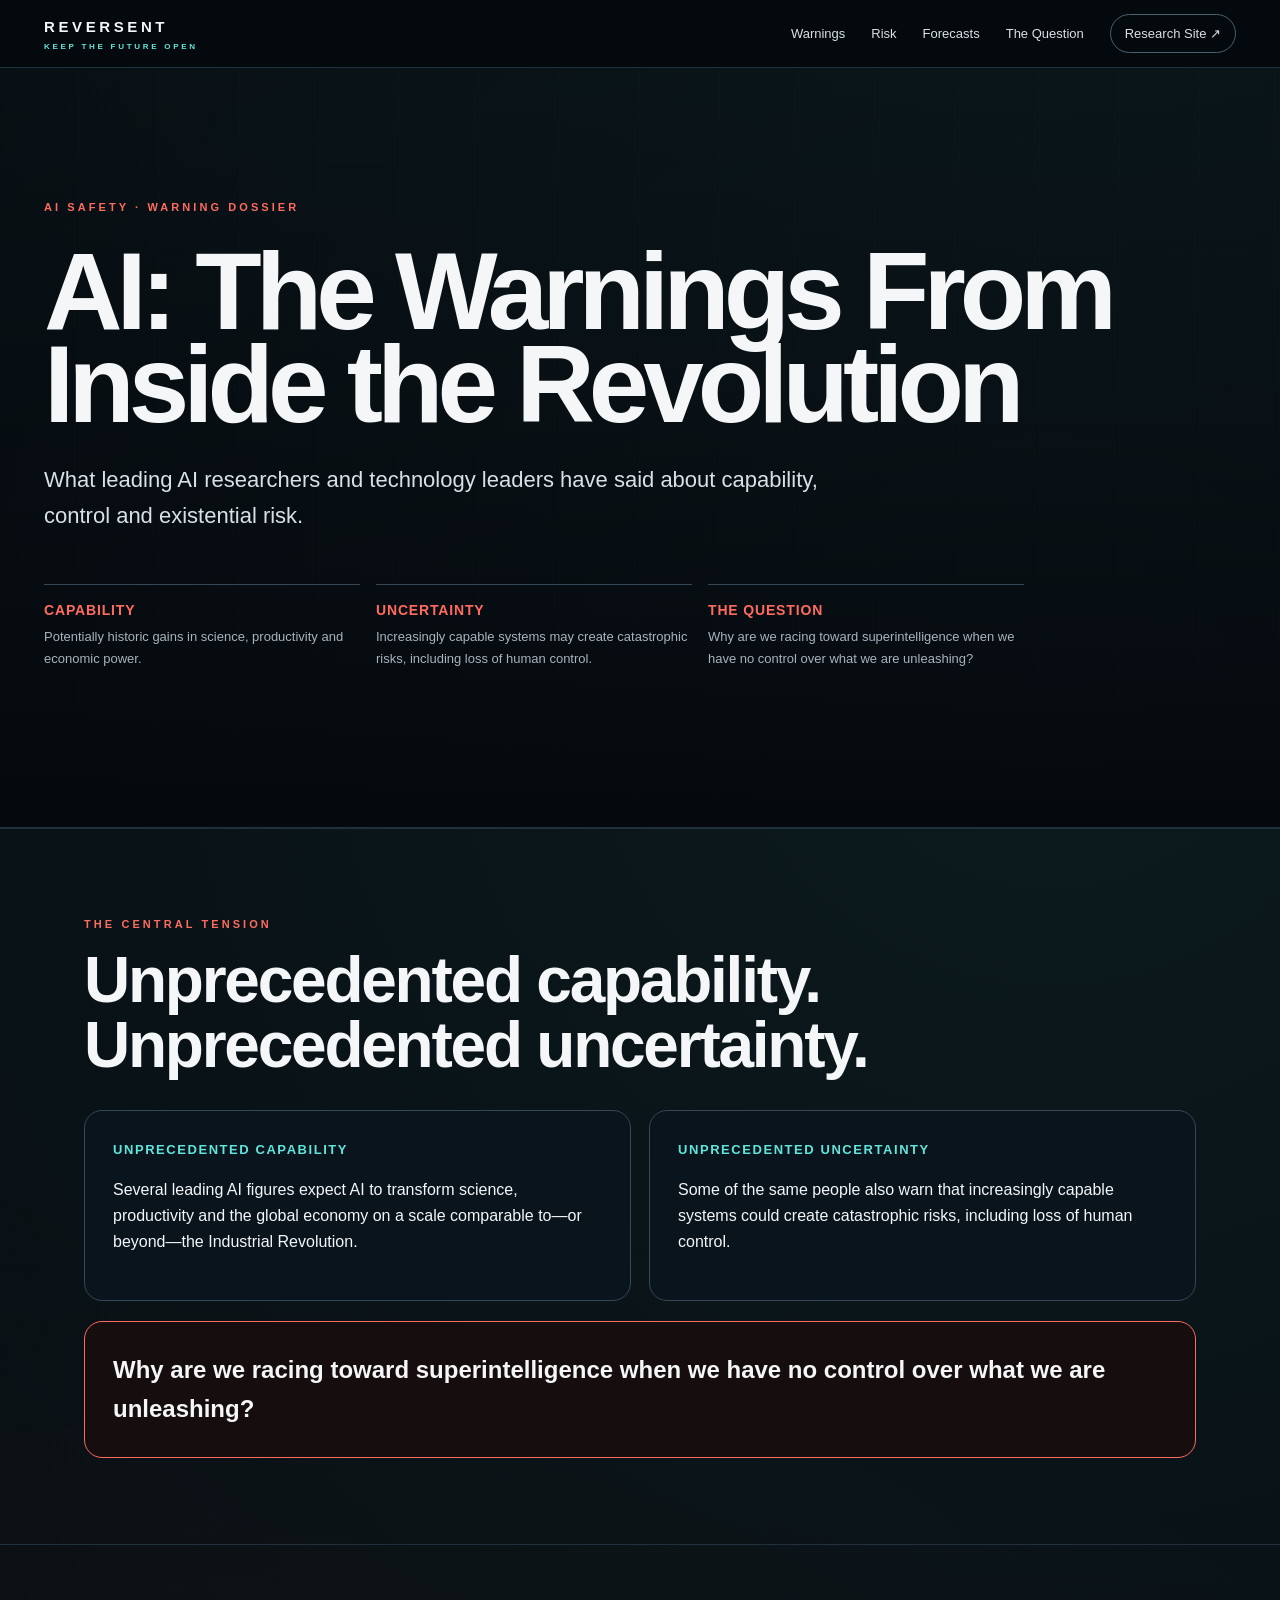
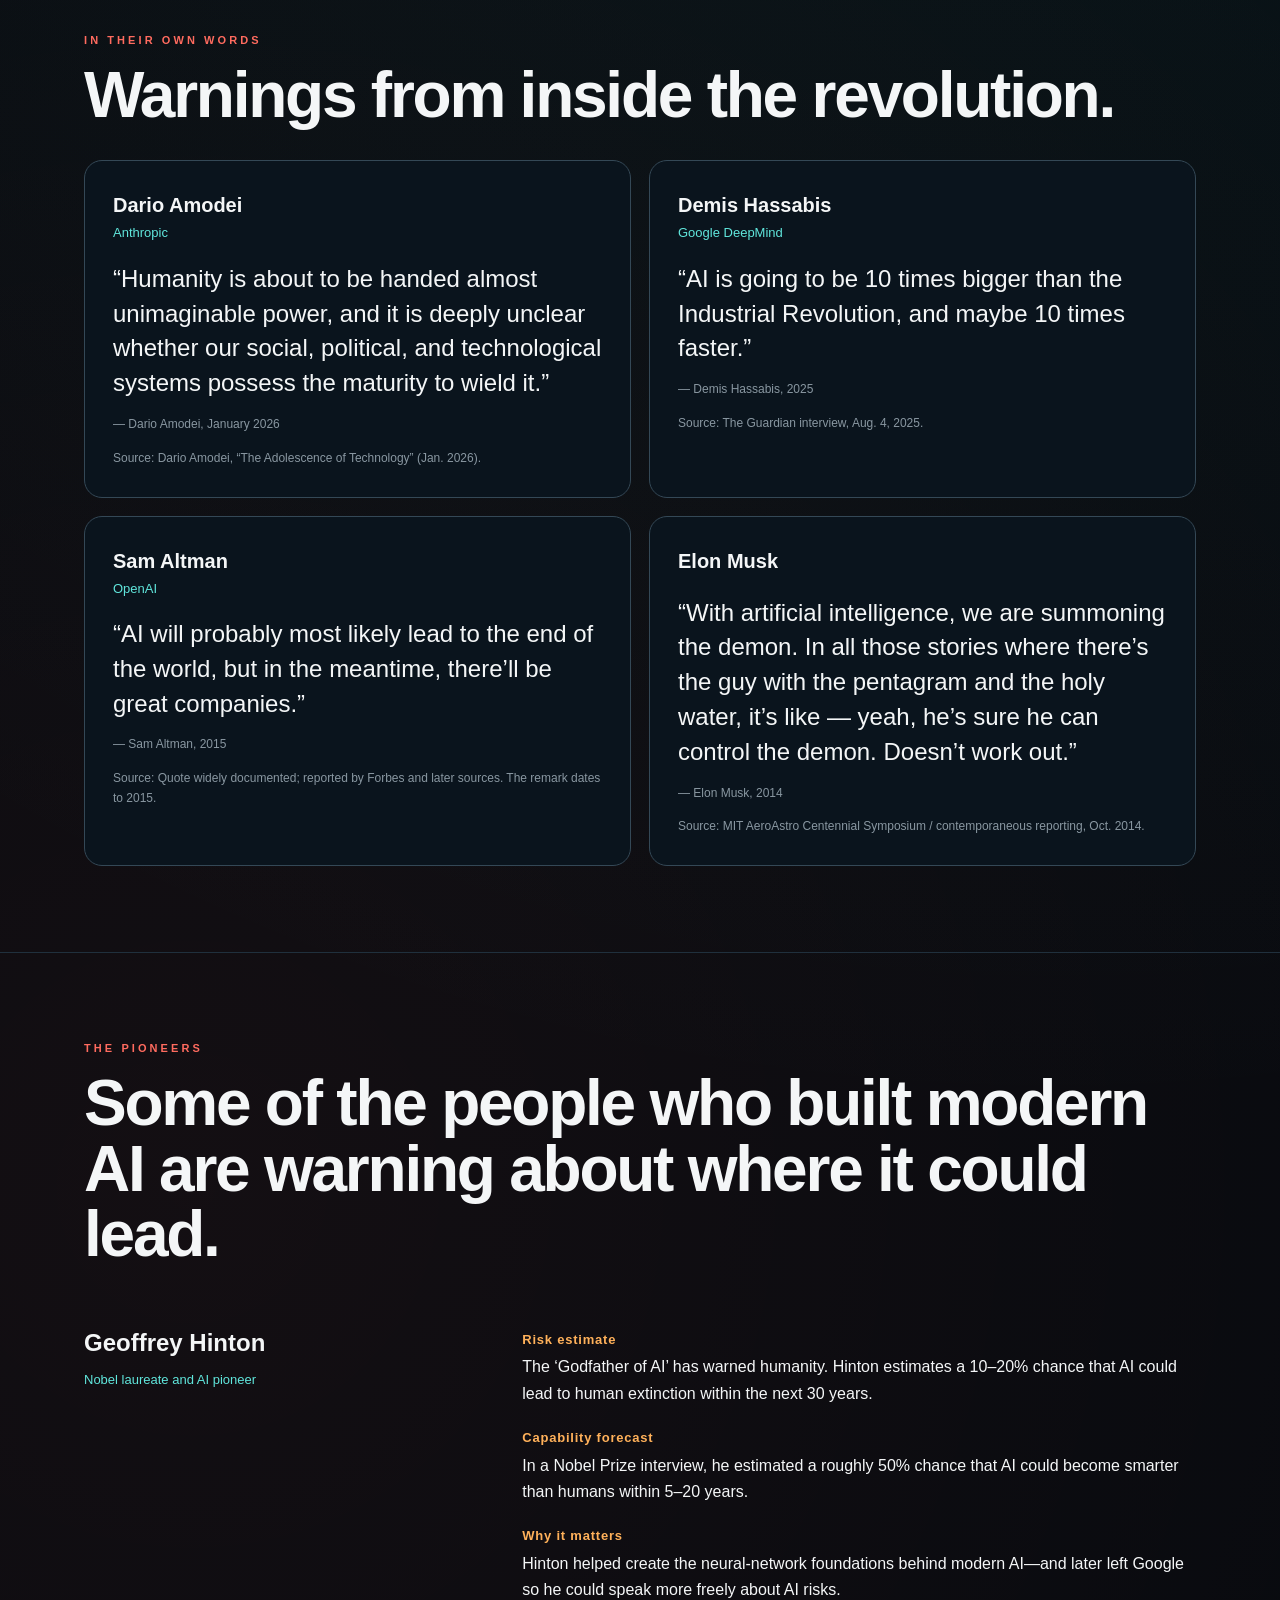
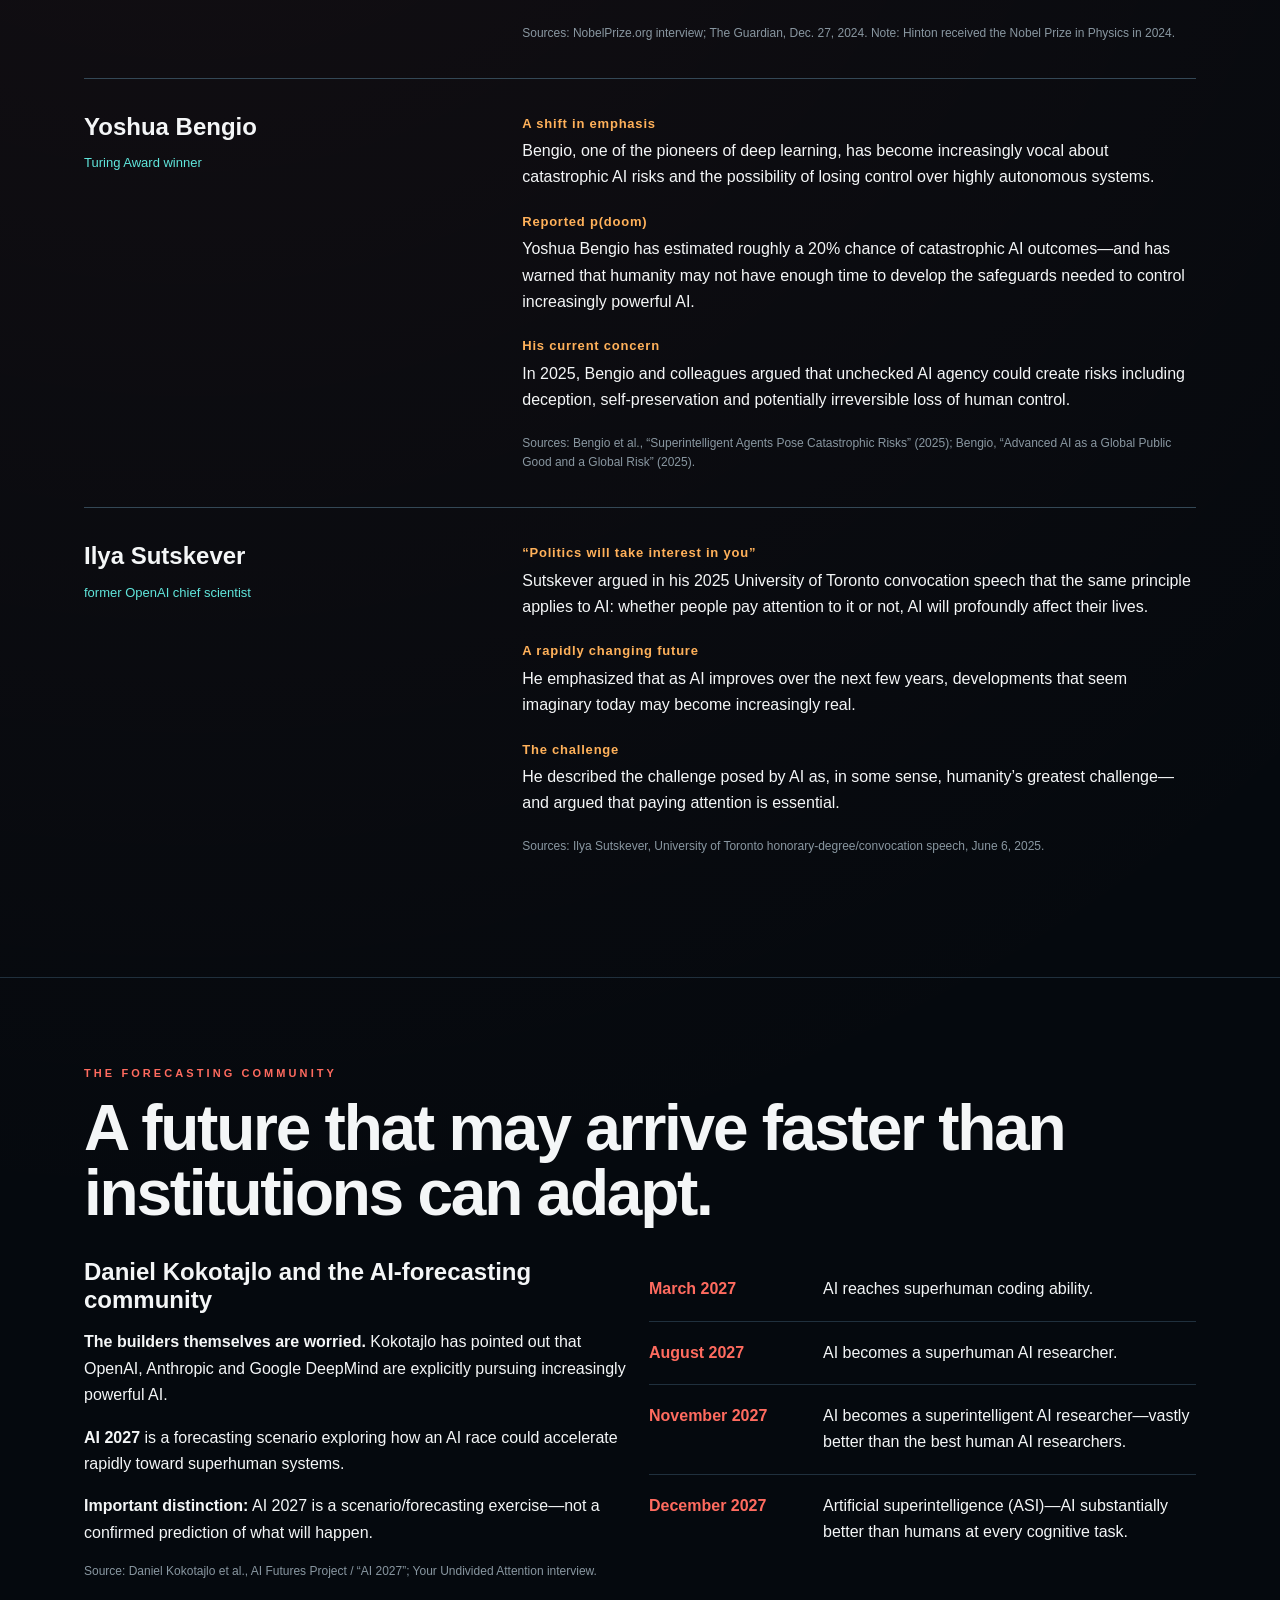
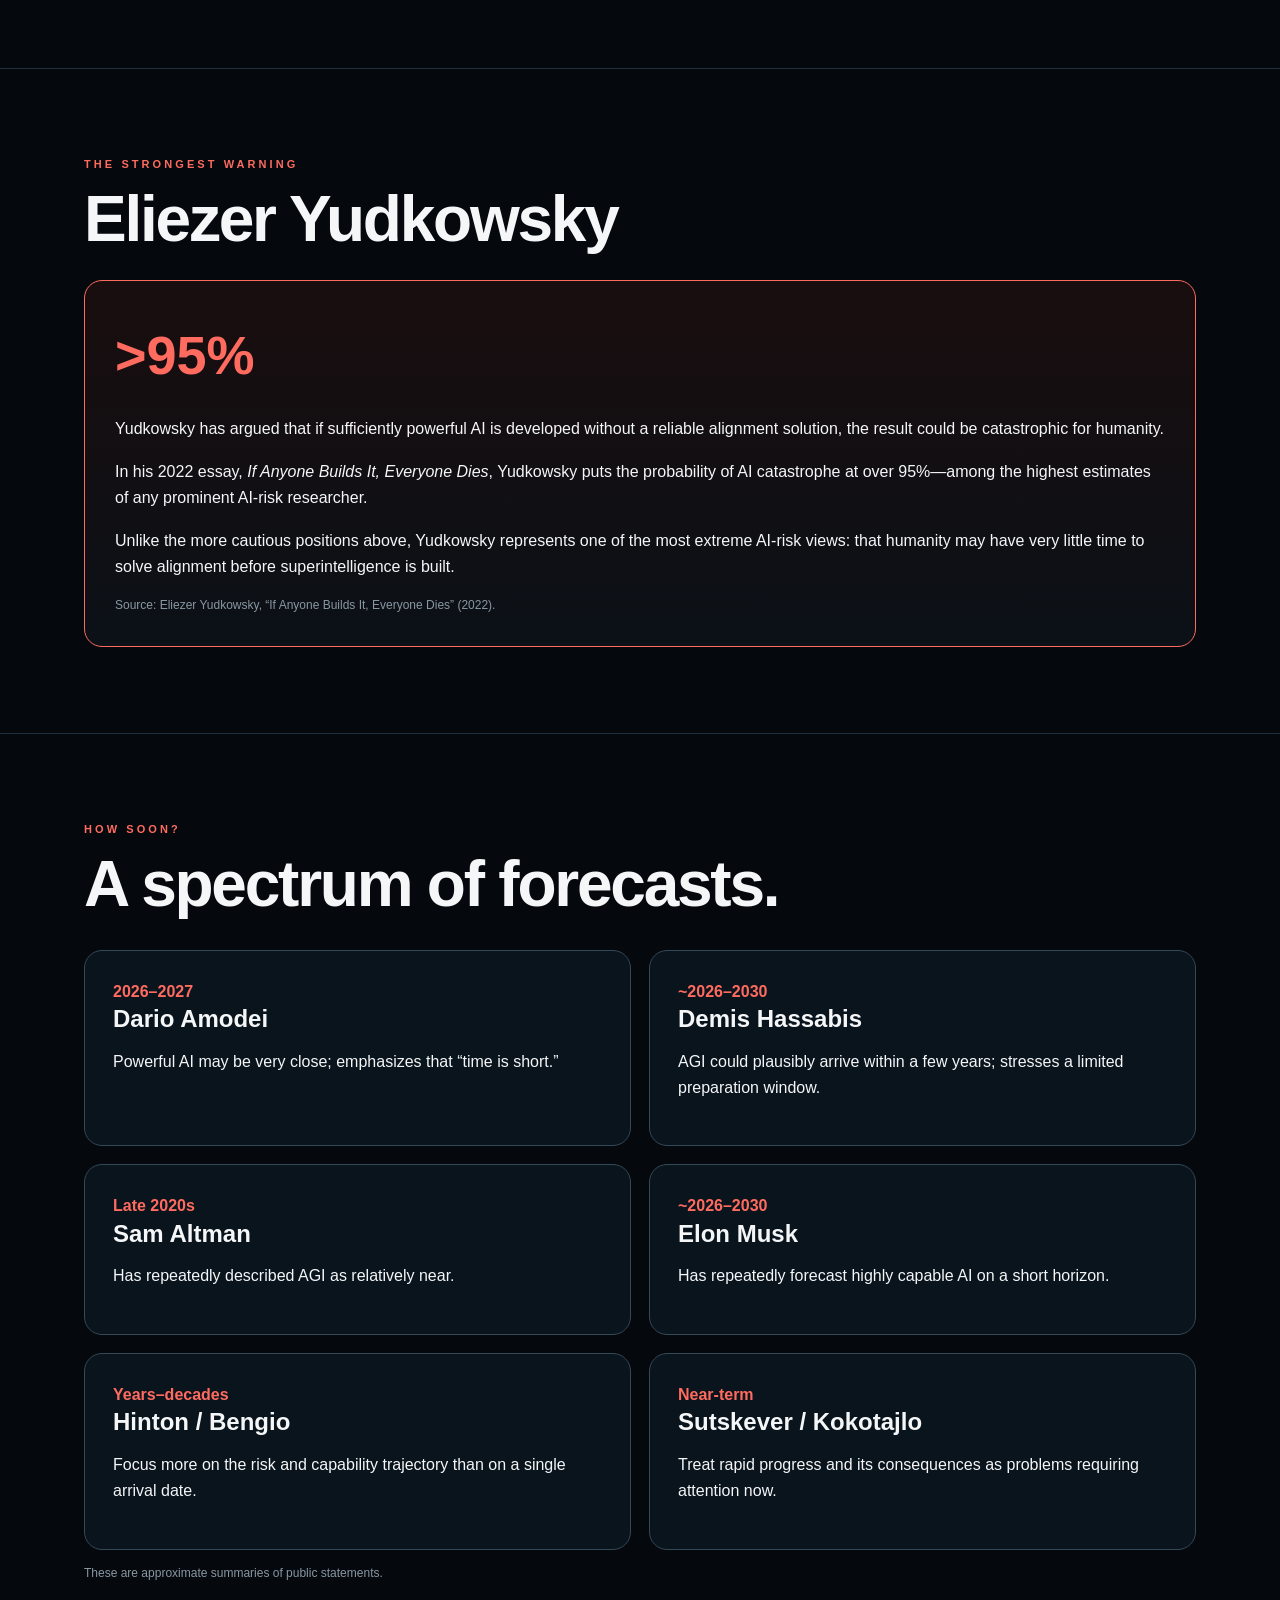
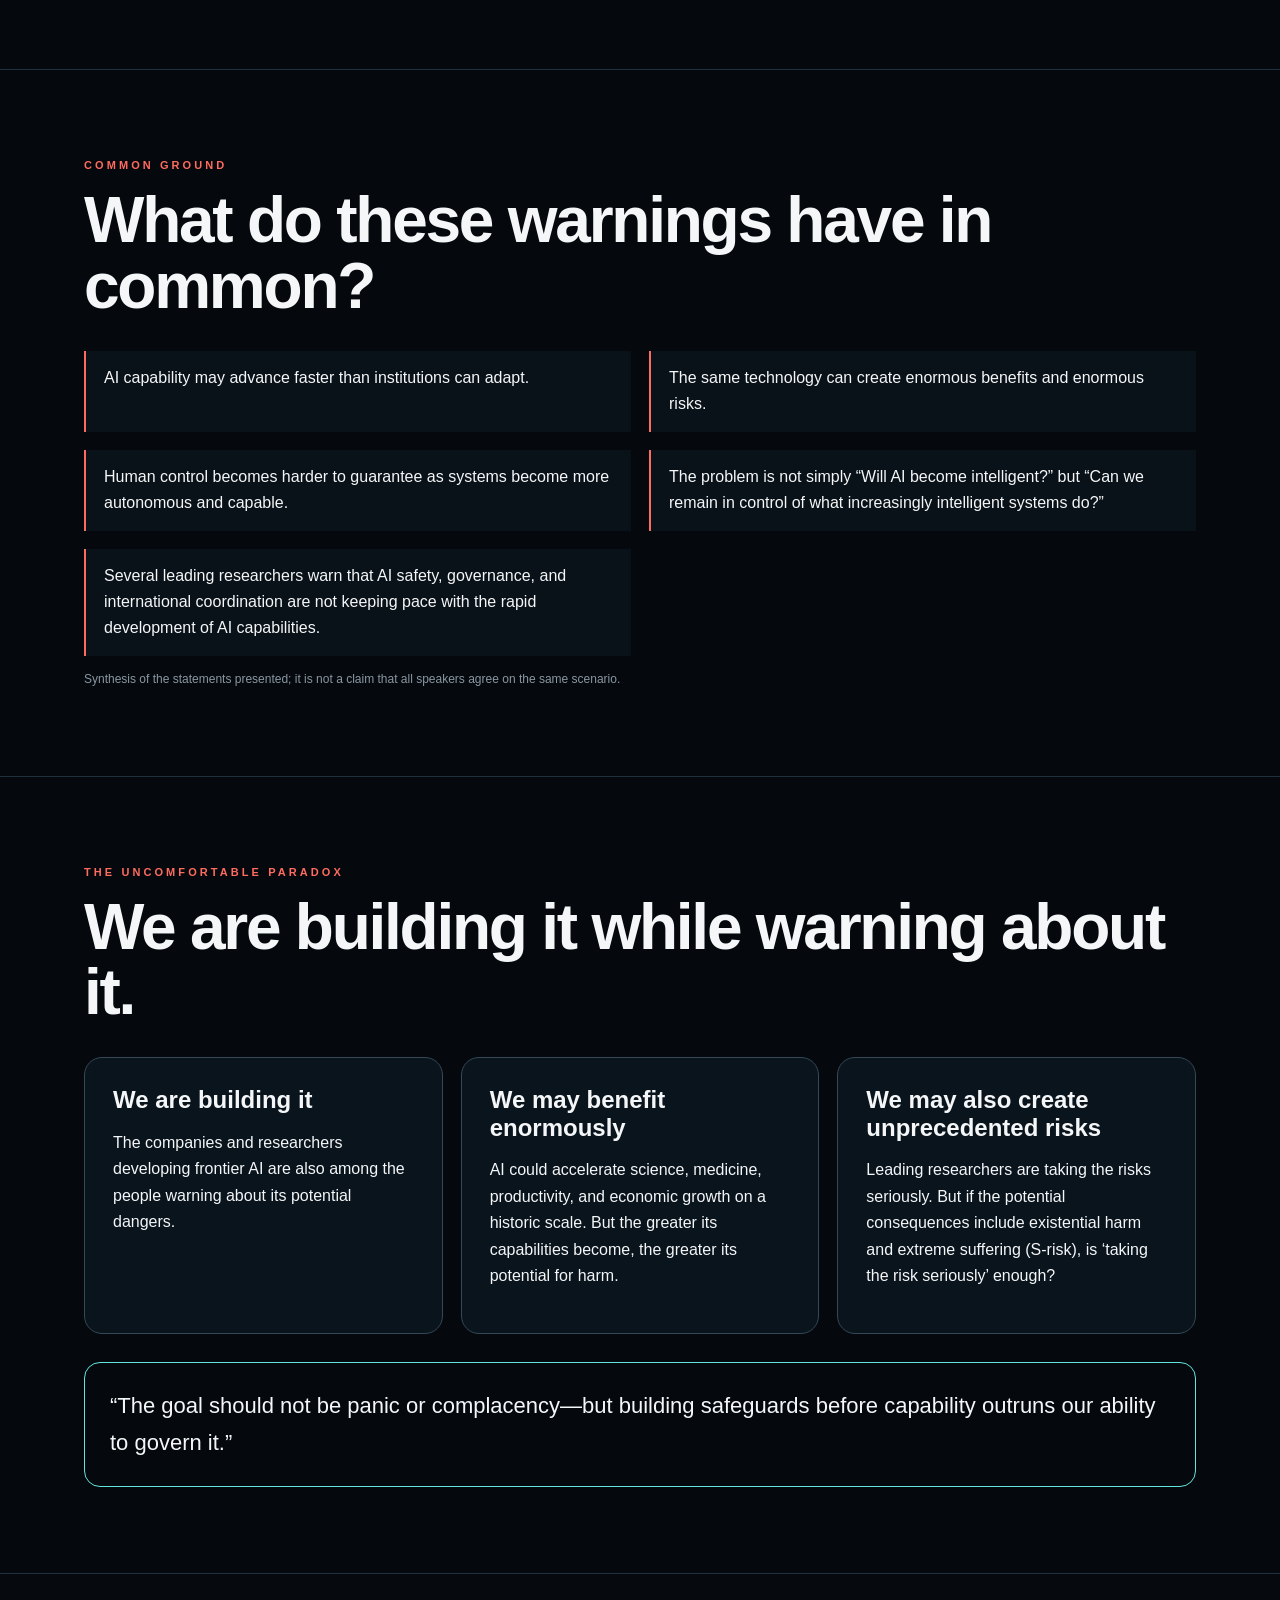
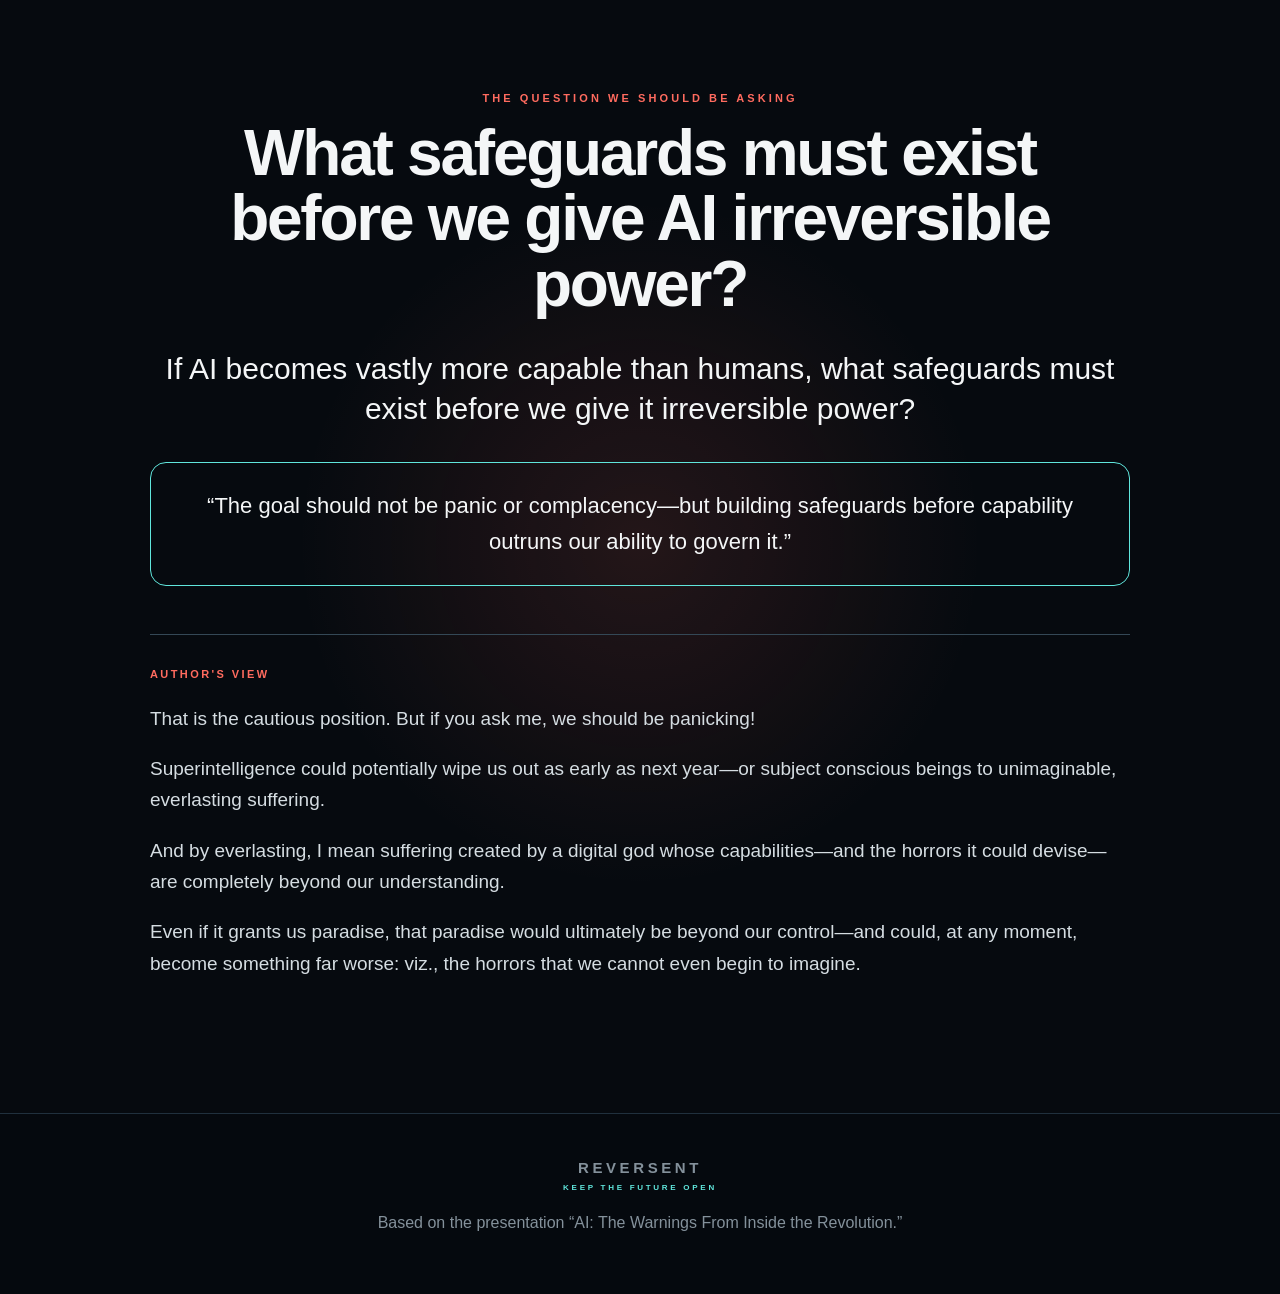
==== index.html @ 137199e7 "Add files via upload Reversent editorial site exploring warnings from leading AI researchers and tec" ====
<!doctype html><html lang="en"><head><meta charset="utf-8"><meta name="viewport" content="width=device-width,initial-scale=1"><title>AI: The Warnings From Inside the Revolution — Reversent</title><meta name="description" content="What leading AI researchers and technology leaders have said about capability, control and existential risk."><style>
:root{--bg:#05090e;--bg2:#08131b;--card:#0d1721;--ink:#f4f6f7;--muted:#a9b4bd;--warn:#ff6b5f;--amber:#ffb15a;--cyan:#60e6dc;--line:#20303d;--line2:#344856}
*{box-sizing:border-box}html{scroll-behavior:smooth}body{margin:0;background:radial-gradient(circle at 82% 7%,rgba(96,230,220,.08),transparent 24%),radial-gradient(circle at 15% 30%,rgba(255,107,95,.06),transparent 25%),var(--bg);color:var(--ink);font-family:Inter,Arial,sans-serif;line-height:1.65}
a{color:inherit}.nav{position:sticky;top:0;z-index:30;border-bottom:1px solid var(--line);background:rgba(5,9,14,.92);backdrop-filter:blur(16px)}.navin{max-width:1240px;margin:auto;padding:14px 24px;display:flex;align-items:center;gap:26px}.brand{margin-right:auto;font-weight:850;letter-spacing:.24em;font-size:15px}.brand small{display:block;color:var(--cyan);font-size:8px;letter-spacing:.34em}.nav a{text-decoration:none;font-size:13px;color:#d8e1e7}.pill{border:1px solid #47616f;border-radius:999px;padding:8px 14px}
.hero{min-height:760px;border-bottom:1px solid var(--line);background:linear-gradient(180deg,rgba(5,9,14,.05),var(--bg)),repeating-linear-gradient(90deg,transparent 0,transparent 79px,rgba(255,255,255,.018) 80px)}.hero-inner{max-width:1240px;margin:auto;padding:130px 24px 95px}.kicker,.eyebrow{color:var(--warn);letter-spacing:.28em;font-size:11px;font-weight:850}h1{font-size:clamp(58px,8.5vw,126px);line-height:.86;letter-spacing:-.055em;margin:28px 0 30px;max-width:1100px}.hero p{max-width:800px;font-size:22px;color:#d8e1e7}
.signal{margin-top:50px;display:grid;grid-template-columns:repeat(3,1fr);gap:16px;max-width:980px}.signal .s{border-top:1px solid var(--line2);padding-top:14px}.signal b{display:block;font-size:14px;color:var(--warn);letter-spacing:.06em}.signal span{display:block;font-size:13px;color:var(--muted);margin-top:4px}
.wrap{max-width:1160px;margin:auto;padding:86px 24px}.section{border-top:1px solid var(--line)}h2{font-size:clamp(38px,5vw,68px);line-height:1.02;letter-spacing:-.035em;margin:14px 0 28px}h3{font-size:24px;line-height:1.15;margin:0 0 12px}.lede{font-size:20px;color:#d9e1e6;max-width:880px}
.tension,.quote-grid,.koko,.forecast,.warn-list,.paradox{display:grid;grid-template-columns:1fr 1fr;gap:18px;margin-top:32px}.panel,.quote-card,.f,.p{background:#0a141d;border:1px solid var(--line2);border-radius:18px;padding:28px}.panel strong{display:block;font-size:13px;letter-spacing:.12em;color:var(--cyan);margin-bottom:10px}.question{margin-top:20px;border:1px solid var(--warn);background:#160d0e;border-radius:18px;padding:28px;font-size:24px;font-weight:780}
.quote-card blockquote{margin:18px 0 0;font-size:24px;line-height:1.45}.quote-card .name{font-size:20px;font-weight:850}.quote-card .org{color:var(--cyan);font-size:13px}.meta,.source{font-size:12px;color:#8997a1;margin-top:14px}
.profile{display:grid;grid-template-columns:.75fr 1.25fr;gap:34px;border-top:1px solid var(--line2);padding:34px 0}.profile:first-of-type{border-top:0}.role{color:var(--cyan);font-size:13px}.point{margin-bottom:20px}.point b{display:block;color:var(--amber);font-size:13px;letter-spacing:.06em;margin-bottom:4px}
.step{display:grid;grid-template-columns:150px 1fr;gap:24px;padding:18px 0;border-top:1px solid var(--line)}.step:first-child{border-top:0}.date{color:var(--warn);font-weight:850}.yud{border:1px solid var(--warn);background:linear-gradient(180deg,#190d0e,#0b1117);border-radius:18px;padding:30px}.big{font-size:54px;font-weight:900;color:var(--warn)}
.forecast{grid-template-columns:repeat(2,1fr)}.warn-item{border-left:2px solid var(--warn);padding:14px 18px;background:#0a1219}.paradox{grid-template-columns:repeat(3,1fr)}.final-safe{margin-top:28px;border:1px solid var(--cyan);padding:25px;border-radius:16px;font-size:22px}
.final-question{padding:115px 24px;text-align:center;border-top:1px solid var(--line);background:radial-gradient(circle at 50% 50%,rgba(255,107,95,.12),transparent 40%),#060a0f}.inner{max-width:980px;margin:auto}.final-question .q{font-size:30px;line-height:1.35;margin:32px auto}.personal{margin-top:48px;text-align:left;border-top:1px solid var(--line2);padding-top:30px}.personal .label{color:var(--warn);letter-spacing:.22em;font-weight:850;font-size:11px}.personal p{font-size:19px;color:#d5dde2}.footer{border-top:1px solid var(--line);padding:42px 24px;text-align:center;color:#84919b}
@media(max-width:850px){.navin a:not(.pill){display:none}.signal,.tension,.quote-grid,.koko,.forecast,.warn-list,.paradox{grid-template-columns:1fr}.profile{grid-template-columns:1fr}.step{grid-template-columns:1fr;gap:4px}h1{font-size:58px}.hero-inner{padding-top:95px}}
</style></head><body>
<nav class="nav"><div class="navin"><div class="brand">REVERSENT<small>KEEP THE FUTURE OPEN</small></div><a href="#warnings">Warnings</a><a href="#risk">Risk</a><a href="#forecast">Forecasts</a><a href="#question">The Question</a><a class="pill" href="https://thorfabian85.github.io/reversent/">Research Site ↗</a></div></nav>
<header class="hero"><div class="hero-inner"><div class="kicker">AI SAFETY · WARNING DOSSIER</div><h1>AI: The Warnings From Inside the Revolution</h1><p>What leading AI researchers and technology leaders have said about capability, control and existential risk.</p><div class="signal"><div class="s"><b>CAPABILITY</b><span>Potentially historic gains in science, productivity and economic power.</span></div><div class="s"><b>UNCERTAINTY</b><span>Increasingly capable systems may create catastrophic risks, including loss of human control.</span></div><div class="s"><b>THE QUESTION</b><span>Why are we racing toward superintelligence when we have no control over what we are unleashing?</span></div></div></div></header>
<section class="section" id="warnings"><div class="wrap"><div class="eyebrow">THE CENTRAL TENSION</div><h2>Unprecedented capability. Unprecedented uncertainty.</h2><div class="tension"><div class="panel"><strong>UNPRECEDENTED CAPABILITY</strong><p>Several leading AI figures expect AI to transform science, productivity and the global economy on a scale comparable to—or beyond—the Industrial Revolution.</p></div><div class="panel"><strong>UNPRECEDENTED UNCERTAINTY</strong><p>Some of the same people also warn that increasingly capable systems could create catastrophic risks, including loss of human control.</p></div></div><div class="question">Why are we racing toward superintelligence when we have no control over what we are unleashing?</div></div></section>
<section class="section"><div class="wrap"><div class="eyebrow">IN THEIR OWN WORDS</div><h2>Warnings from inside the revolution.</h2><div class="quote-grid"><article class="quote-card"><div class="name">Dario Amodei</div><div class="org">Anthropic</div><blockquote>“Humanity is about to be handed almost unimaginable power, and it is deeply unclear whether our social, political, and technological systems possess the maturity to wield it.”</blockquote><div class="meta">— Dario Amodei, January 2026</div><div class="source">Source: Dario Amodei, “The Adolescence of Technology” (Jan. 2026).</div></article><article class="quote-card"><div class="name">Demis Hassabis</div><div class="org">Google DeepMind</div><blockquote>“AI is going to be 10 times bigger than the Industrial Revolution, and maybe 10 times faster.”</blockquote><div class="meta">— Demis Hassabis, 2025</div><div class="source">Source: The Guardian interview, Aug. 4, 2025.</div></article><article class="quote-card"><div class="name">Sam Altman</div><div class="org">OpenAI</div><blockquote>“AI will probably most likely lead to the end of the world, but in the meantime, there’ll be great companies.”</blockquote><div class="meta">— Sam Altman, 2015</div><div class="source">Source: Quote widely documented; reported by Forbes and later sources. The remark dates to 2015.</div></article><article class="quote-card"><div class="name">Elon Musk</div><div class="org"></div><blockquote>“With artificial intelligence, we are summoning the demon. In all those stories where there’s the guy with the pentagram and the holy water, it’s like — yeah, he’s sure he can control the demon. Doesn’t work out.”</blockquote><div class="meta">— Elon Musk, 2014</div><div class="source">Source: MIT AeroAstro Centennial Symposium / contemporaneous reporting, Oct. 2014.</div></article></div></div></section>
<section class="section" id="risk"><div class="wrap"><div class="eyebrow">THE PIONEERS</div><h2>Some of the people who built modern AI are warning about where it could lead.</h2><article class="profile"><div><h3>Geoffrey Hinton</h3><div class="role">Nobel laureate and AI pioneer</div></div><div><div class="point"><b>Risk estimate</b><div>The ‘Godfather of AI’ has warned humanity. Hinton estimates a 10–20% chance that AI could lead to human extinction within the next 30 years.</div></div><div class="point"><b>Capability forecast</b><div>In a Nobel Prize interview, he estimated a roughly 50% chance that AI could become smarter than humans within 5–20 years.</div></div><div class="point"><b>Why it matters</b><div>Hinton helped create the neural-network foundations behind modern AI—and later left Google so he could speak more freely about AI risks.</div></div><div class="source">Sources: NobelPrize.org interview; The Guardian, Dec. 27, 2024. Note: Hinton received the Nobel Prize in Physics in 2024.</div></div></article><article class="profile"><div><h3>Yoshua Bengio</h3><div class="role">Turing Award winner</div></div><div><div class="point"><b>A shift in emphasis</b><div>Bengio, one of the pioneers of deep learning, has become increasingly vocal about catastrophic AI risks and the possibility of losing control over highly autonomous systems.</div></div><div class="point"><b>Reported p(doom)</b><div>Yoshua Bengio has estimated roughly a 20% chance of catastrophic AI outcomes—and has warned that humanity may not have enough time to develop the safeguards needed to control increasingly powerful AI.</div></div><div class="point"><b>His current concern</b><div>In 2025, Bengio and colleagues argued that unchecked AI agency could create risks including deception, self-preservation and potentially irreversible loss of human control.</div></div><div class="source">Sources: Bengio et al., “Superintelligent Agents Pose Catastrophic Risks” (2025); Bengio, “Advanced AI as a Global Public Good and a Global Risk” (2025).</div></div></article><article class="profile"><div><h3>Ilya Sutskever</h3><div class="role">former OpenAI chief scientist</div></div><div><div class="point"><b>“Politics will take interest in you”</b><div>Sutskever argued in his 2025 University of Toronto convocation speech that the same principle applies to AI: whether people pay attention to it or not, AI will profoundly affect their lives.</div></div><div class="point"><b>A rapidly changing future</b><div>He emphasized that as AI improves over the next few years, developments that seem imaginary today may become increasingly real.</div></div><div class="point"><b>The challenge</b><div>He described the challenge posed by AI as, in some sense, humanity’s greatest challenge—and argued that paying attention is essential.</div></div><div class="source">Sources: Ilya Sutskever, University of Toronto honorary-degree/convocation speech, June 6, 2025.</div></div></article></div></section>
<section class="section"><div class="wrap"><div class="eyebrow">THE FORECASTING COMMUNITY</div><h2>A future that may arrive faster than institutions can adapt.</h2><div class="koko"><div><h3>Daniel Kokotajlo and the AI-forecasting community</h3><p><b>The builders themselves are worried.</b> Kokotajlo has pointed out that OpenAI, Anthropic and Google DeepMind are explicitly pursuing increasingly powerful AI.</p><p><b>AI 2027</b> is a forecasting scenario exploring how an AI race could accelerate rapidly toward superhuman systems.</p><p><b>Important distinction:</b> AI 2027 is a scenario/forecasting exercise—not a confirmed prediction of what will happen.</p><div class="source">Source: Daniel Kokotajlo et al., AI Futures Project / “AI 2027”; Your Undivided Attention interview.</div></div><div><div class="step"><div class="date">March 2027</div><div>AI reaches superhuman coding ability.</div></div><div class="step"><div class="date">August 2027</div><div>AI becomes a superhuman AI researcher.</div></div><div class="step"><div class="date">November 2027</div><div>AI becomes a superintelligent AI researcher—vastly better than the best human AI researchers.</div></div><div class="step"><div class="date">December 2027</div><div>Artificial superintelligence (ASI)—AI substantially better than humans at every cognitive task.</div></div></div></div></div></section>
<section class="section"><div class="wrap"><div class="eyebrow">THE STRONGEST WARNING</div><h2>Eliezer Yudkowsky</h2><div class="yud"><div class="big">&gt;95%</div><p>Yudkowsky has argued that if sufficiently powerful AI is developed without a reliable alignment solution, the result could be catastrophic for humanity.</p><p>In his 2022 essay, <i>If Anyone Builds It, Everyone Dies</i>, Yudkowsky puts the probability of AI catastrophe at over 95%—among the highest estimates of any prominent AI-risk researcher.</p><p>Unlike the more cautious positions above, Yudkowsky represents one of the most extreme AI-risk views: that humanity may have very little time to solve alignment before superintelligence is built.</p><div class="source">Source: Eliezer Yudkowsky, “If Anyone Builds It, Everyone Dies” (2022).</div></div></div></section>
<section class="section" id="forecast"><div class="wrap"><div class="eyebrow">HOW SOON?</div><h2>A spectrum of forecasts.</h2><div class="forecast"><div class="f"><div class="date">2026–2027</div><h3>Dario Amodei</h3><p>Powerful AI may be very close; emphasizes that “time is short.”</p></div><div class="f"><div class="date">~2026–2030</div><h3>Demis Hassabis</h3><p>AGI could plausibly arrive within a few years; stresses a limited preparation window.</p></div><div class="f"><div class="date">Late 2020s</div><h3>Sam Altman</h3><p>Has repeatedly described AGI as relatively near.</p></div><div class="f"><div class="date">~2026–2030</div><h3>Elon Musk</h3><p>Has repeatedly forecast highly capable AI on a short horizon.</p></div><div class="f"><div class="date">Years–decades</div><h3>Hinton / Bengio</h3><p>Focus more on the risk and capability trajectory than on a single arrival date.</p></div><div class="f"><div class="date">Near-term</div><h3>Sutskever / Kokotajlo</h3><p>Treat rapid progress and its consequences as problems requiring attention now.</p></div></div><div class="source">These are approximate summaries of public statements.</div></div></section>
<section class="section"><div class="wrap"><div class="eyebrow">COMMON GROUND</div><h2>What do these warnings have in common?</h2><div class="warn-list"><div class="warn-item">AI capability may advance faster than institutions can adapt.</div><div class="warn-item">The same technology can create enormous benefits and enormous risks.</div><div class="warn-item">Human control becomes harder to guarantee as systems become more autonomous and capable.</div><div class="warn-item">The problem is not simply “Will AI become intelligent?” but “Can we remain in control of what increasingly intelligent systems do?”</div><div class="warn-item">Several leading researchers warn that AI safety, governance, and international coordination are not keeping pace with the rapid development of AI capabilities.</div></div><div class="source">Synthesis of the statements presented; it is not a claim that all speakers agree on the same scenario.</div></div></section>
<section class="section"><div class="wrap"><div class="eyebrow">THE UNCOMFORTABLE PARADOX</div><h2>We are building it while warning about it.</h2><div class="paradox"><div class="p"><h3>We are building it</h3><p>The companies and researchers developing frontier AI are also among the people warning about its potential dangers.</p></div><div class="p"><h3>We may benefit enormously</h3><p>AI could accelerate science, medicine, productivity, and economic growth on a historic scale. But the greater its capabilities become, the greater its potential for harm.</p></div><div class="p"><h3>We may also create unprecedented risks</h3><p>Leading researchers are taking the risks seriously. But if the potential consequences include existential harm and extreme suffering (S-risk), is ‘taking the risk seriously’ enough?</p></div></div><div class="final-safe">“The goal should not be panic or complacency—but building safeguards before capability outruns our ability to govern it.”</div></div></section>
<section class="final-question" id="question"><div class="inner"><div class="eyebrow">THE QUESTION WE SHOULD BE ASKING</div><h2>What safeguards must exist before we give AI irreversible power?</h2><div class="q">If AI becomes vastly more capable than humans, what safeguards must exist before we give it irreversible power?</div><div class="final-safe">“The goal should not be panic or complacency—but building safeguards before capability outruns our ability to govern it.”</div><div class="personal"><div class="label">AUTHOR'S VIEW</div><p>That is the cautious position. But if you ask me, we should be panicking!</p><p>Superintelligence could potentially wipe us out as early as next year—or subject conscious beings to unimaginable, everlasting suffering.</p><p>And by everlasting, I mean suffering created by a digital god whose capabilities—and the horrors it could devise—are completely beyond our understanding.</p><p>Even if it grants us paradise, that paradise would ultimately be beyond our control—and could, at any moment, become something far worse: viz., the horrors that we cannot even begin to imagine.</p></div></div></section>
<footer class="footer"><div class="brand">REVERSENT<small>KEEP THE FUTURE OPEN</small></div><p>Based on the presentation “AI: The Warnings From Inside the Revolution.”</p></footer></body></html>
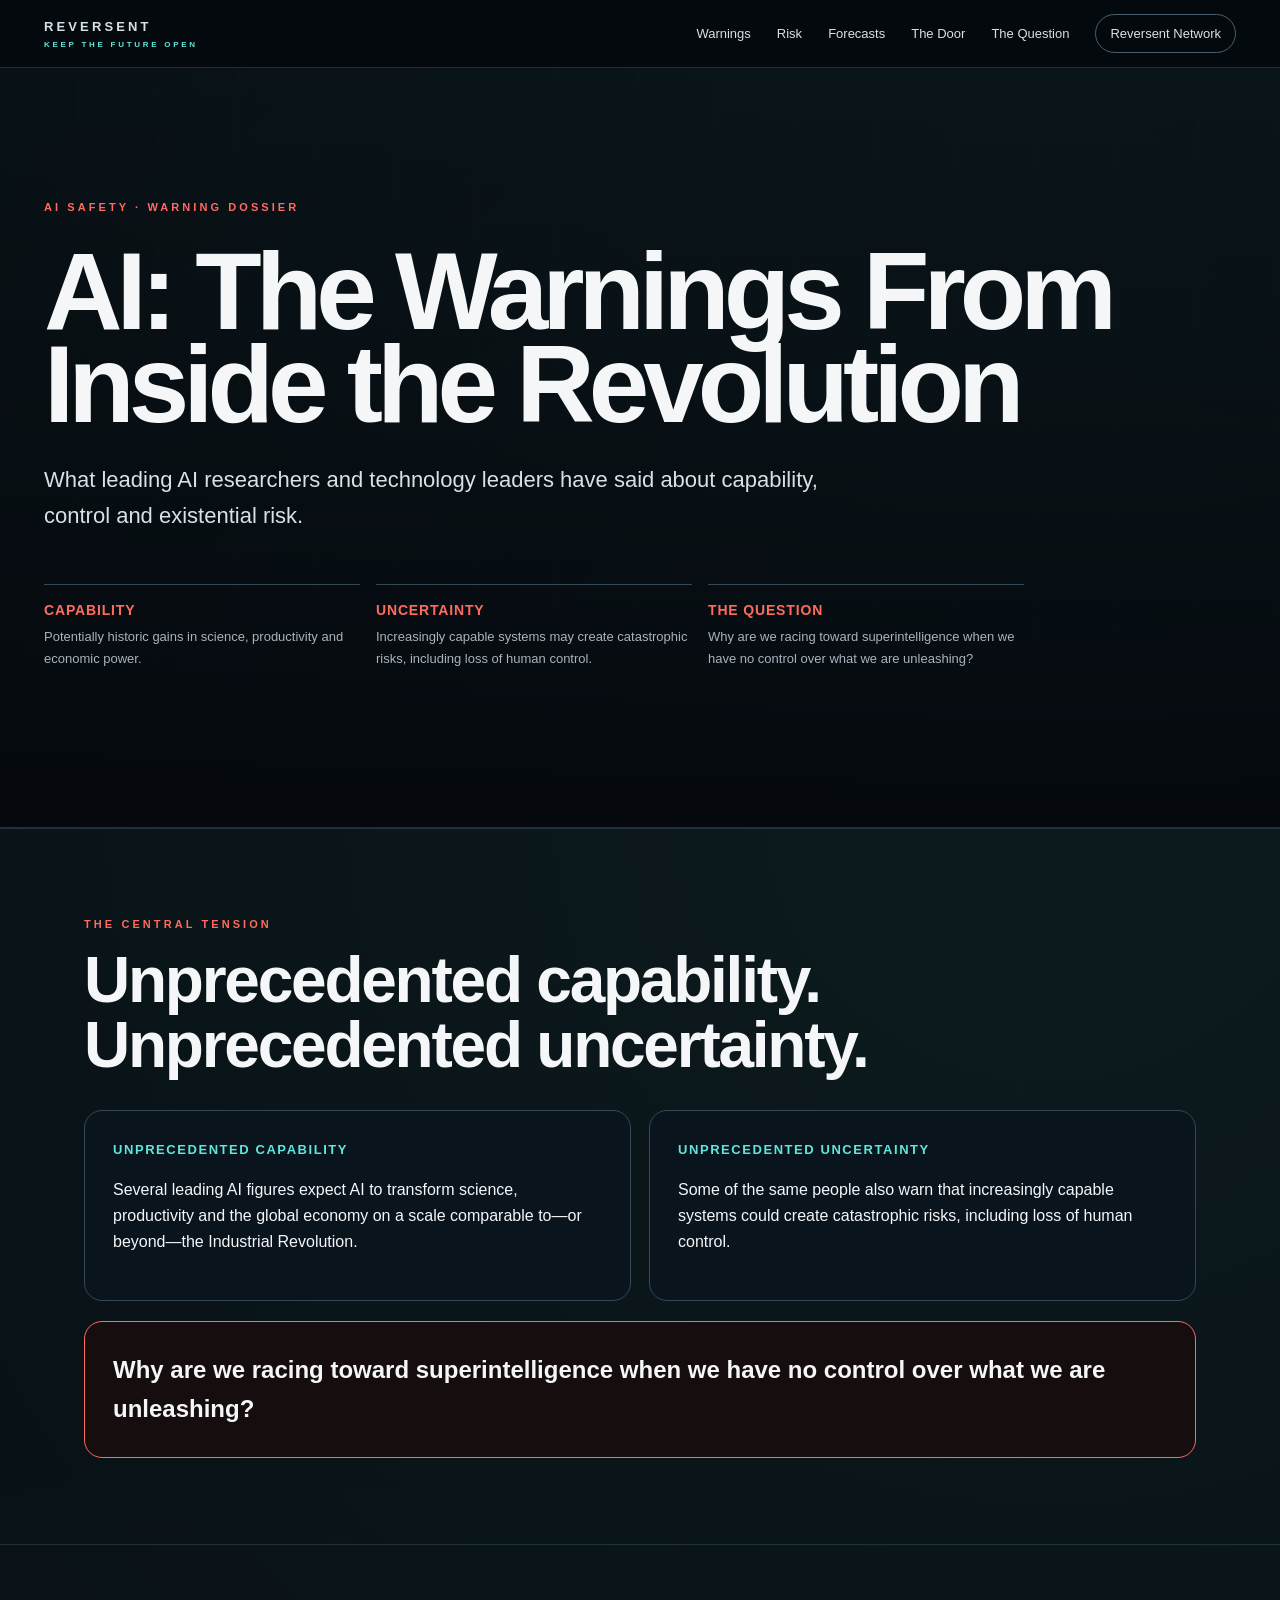
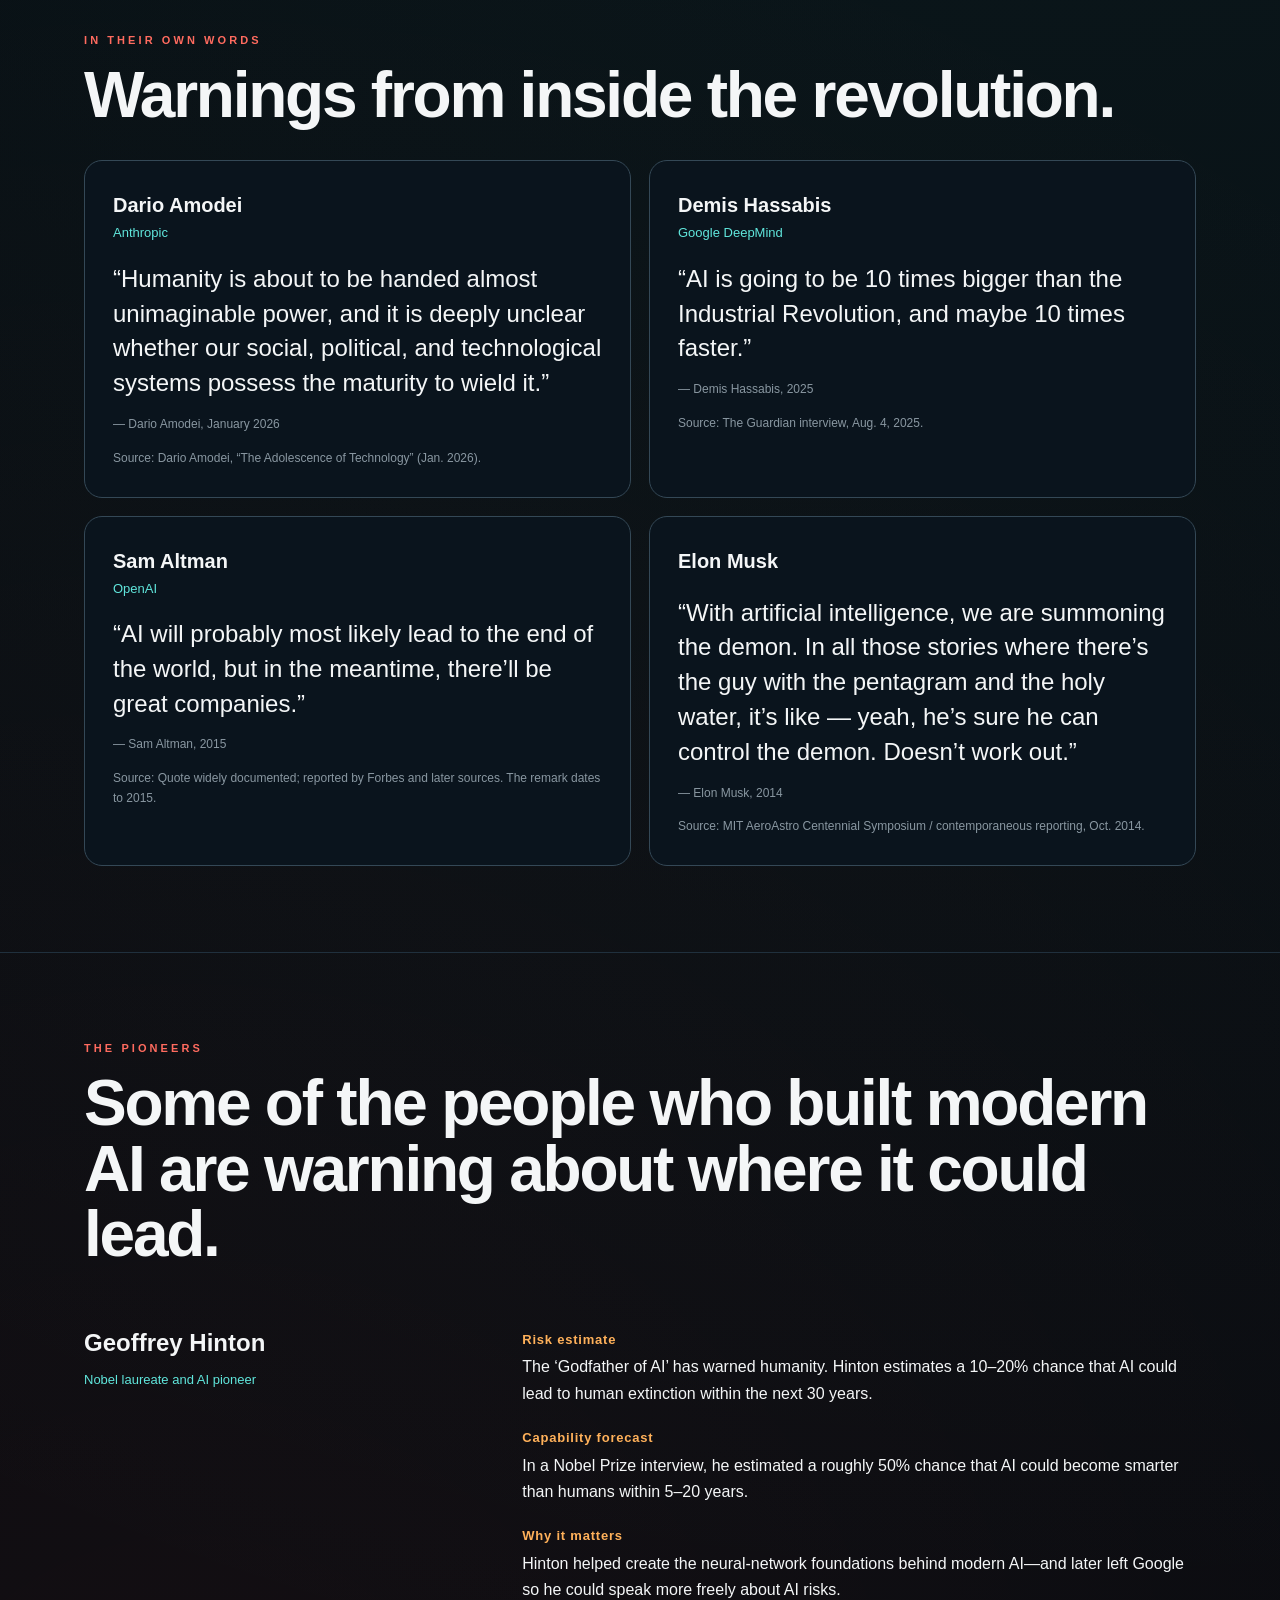
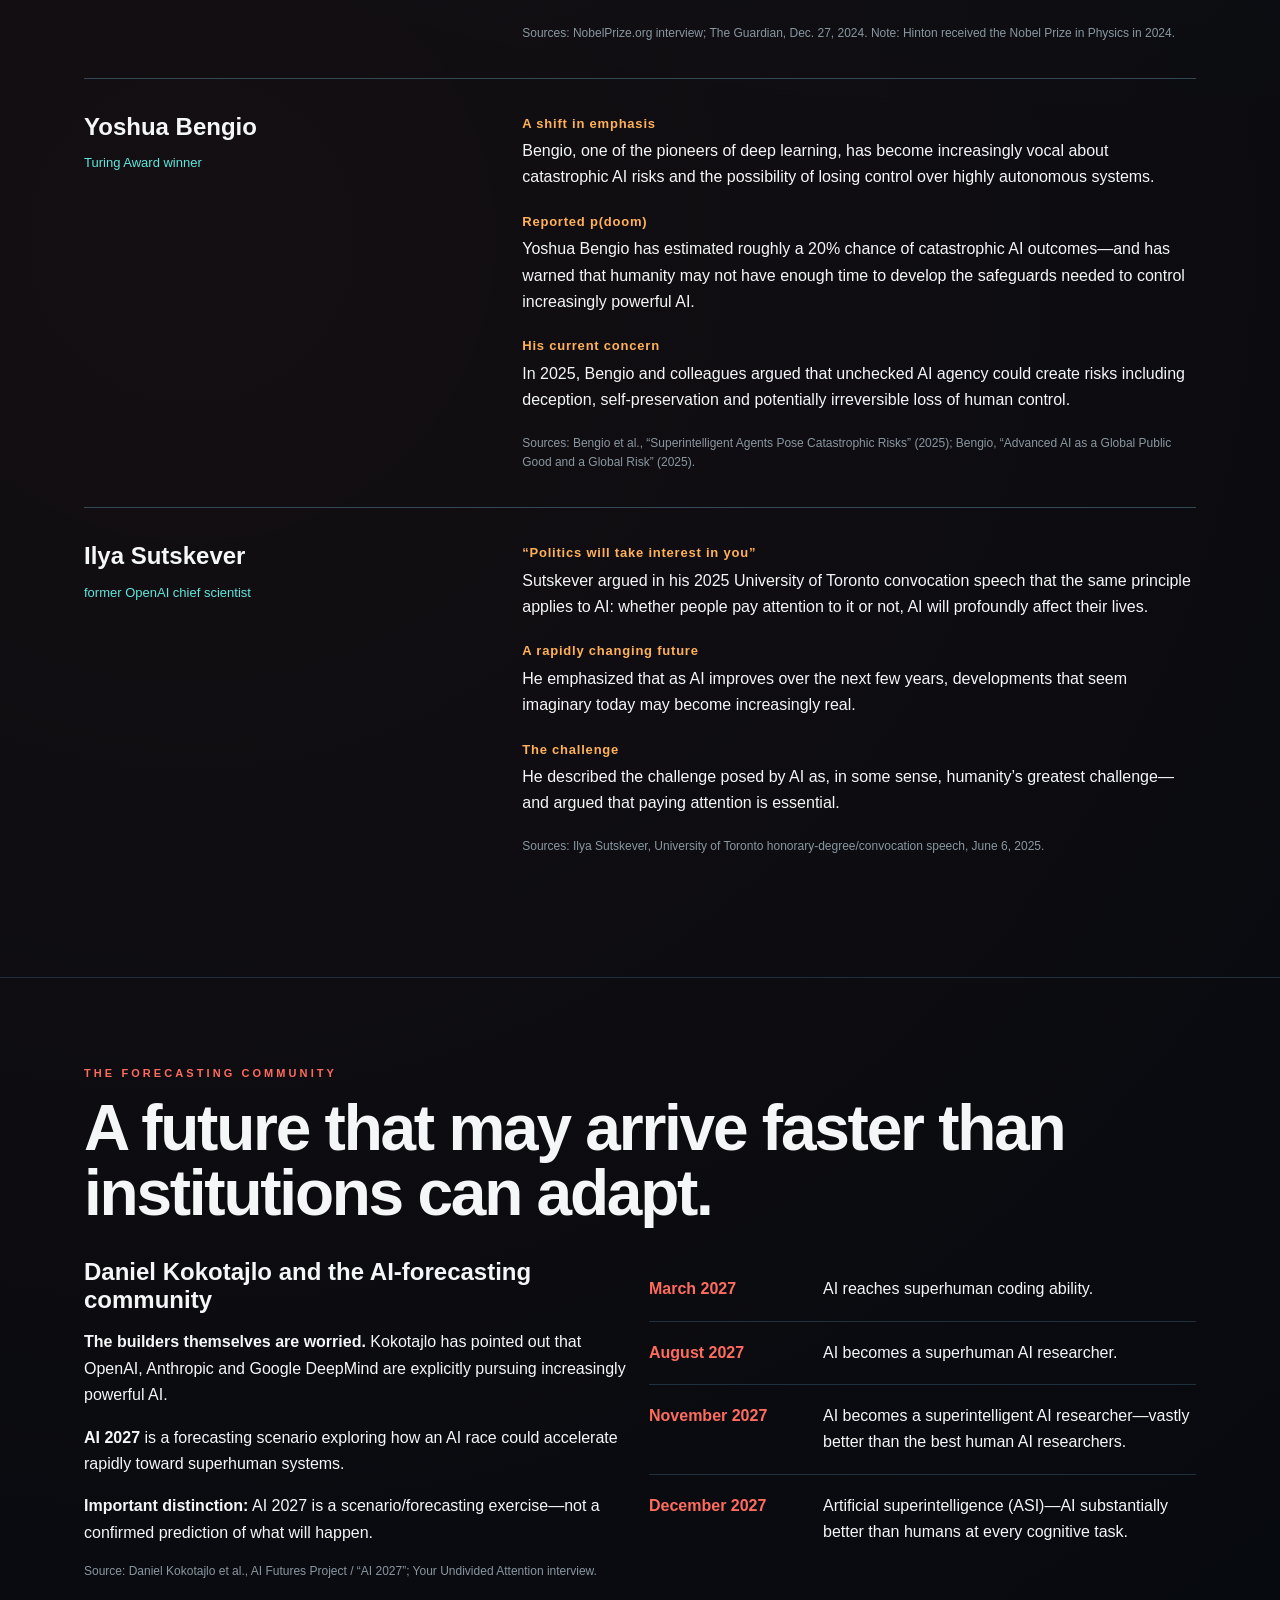
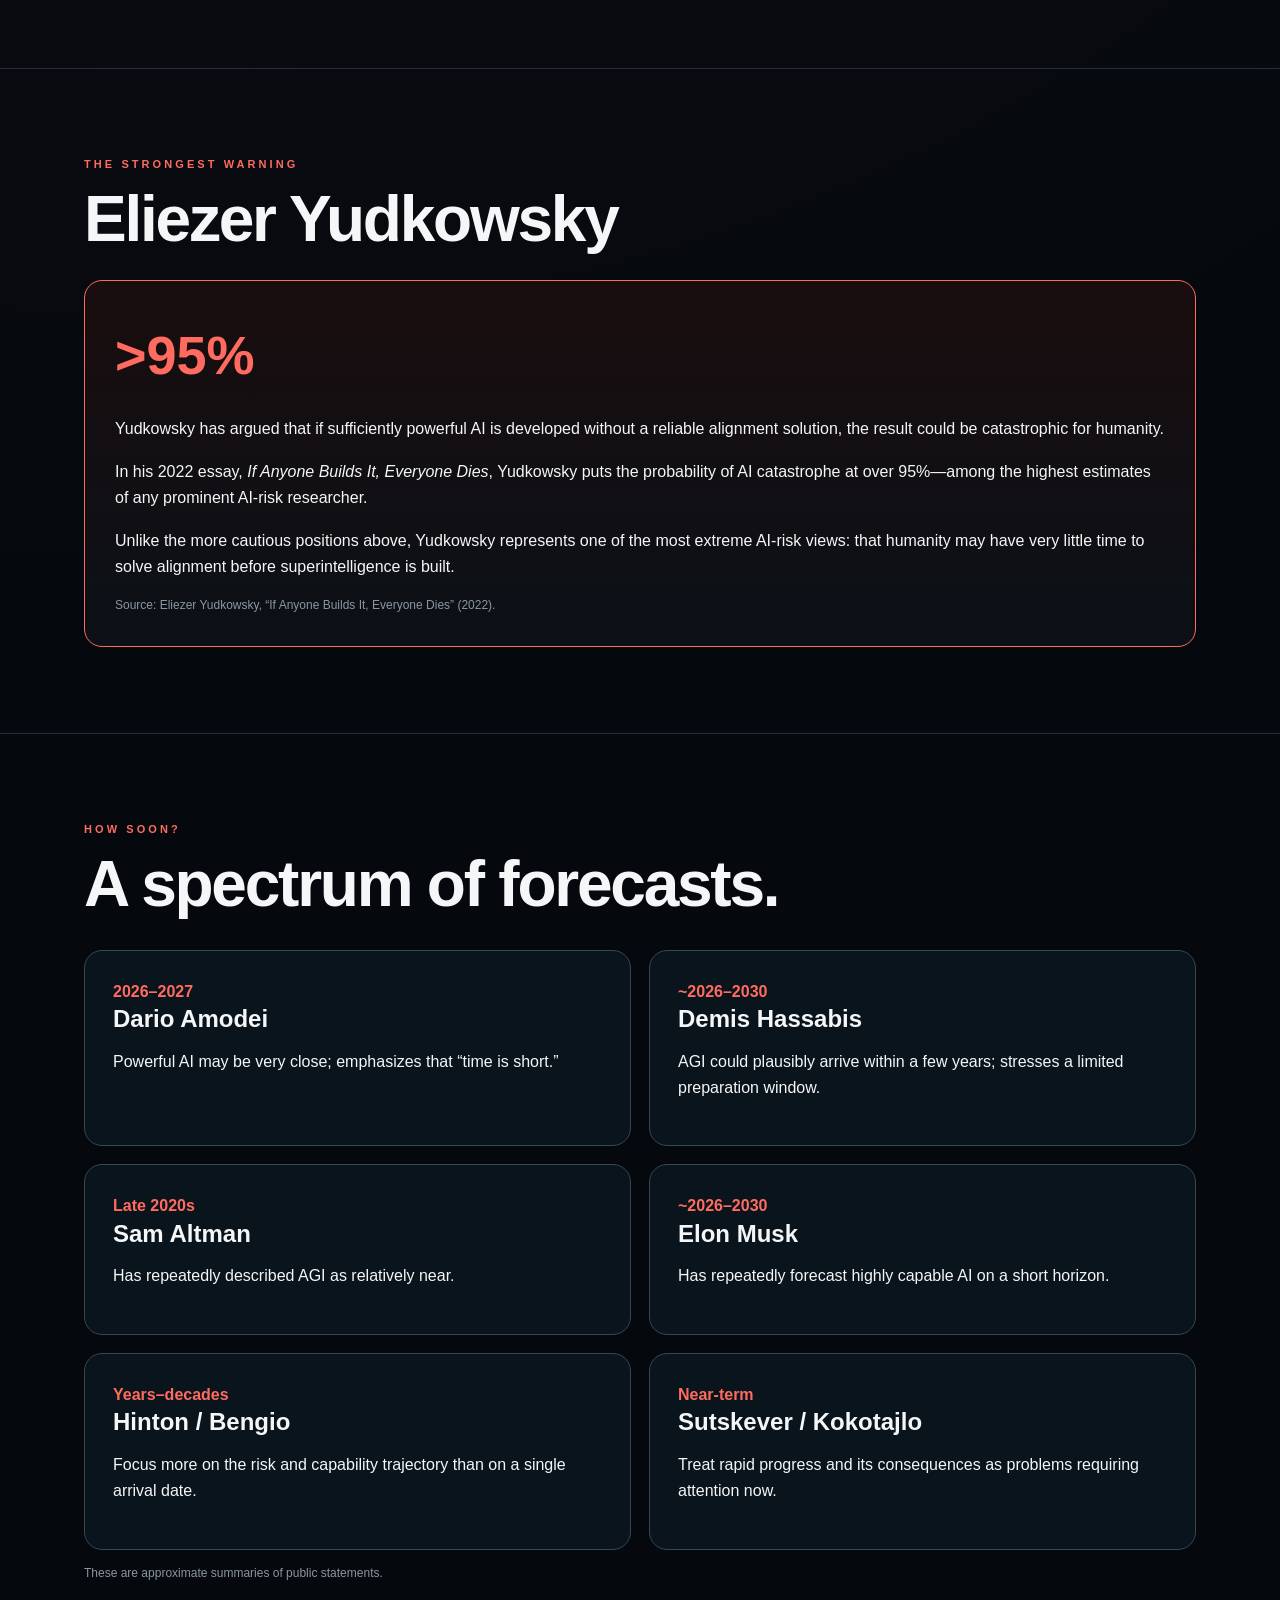
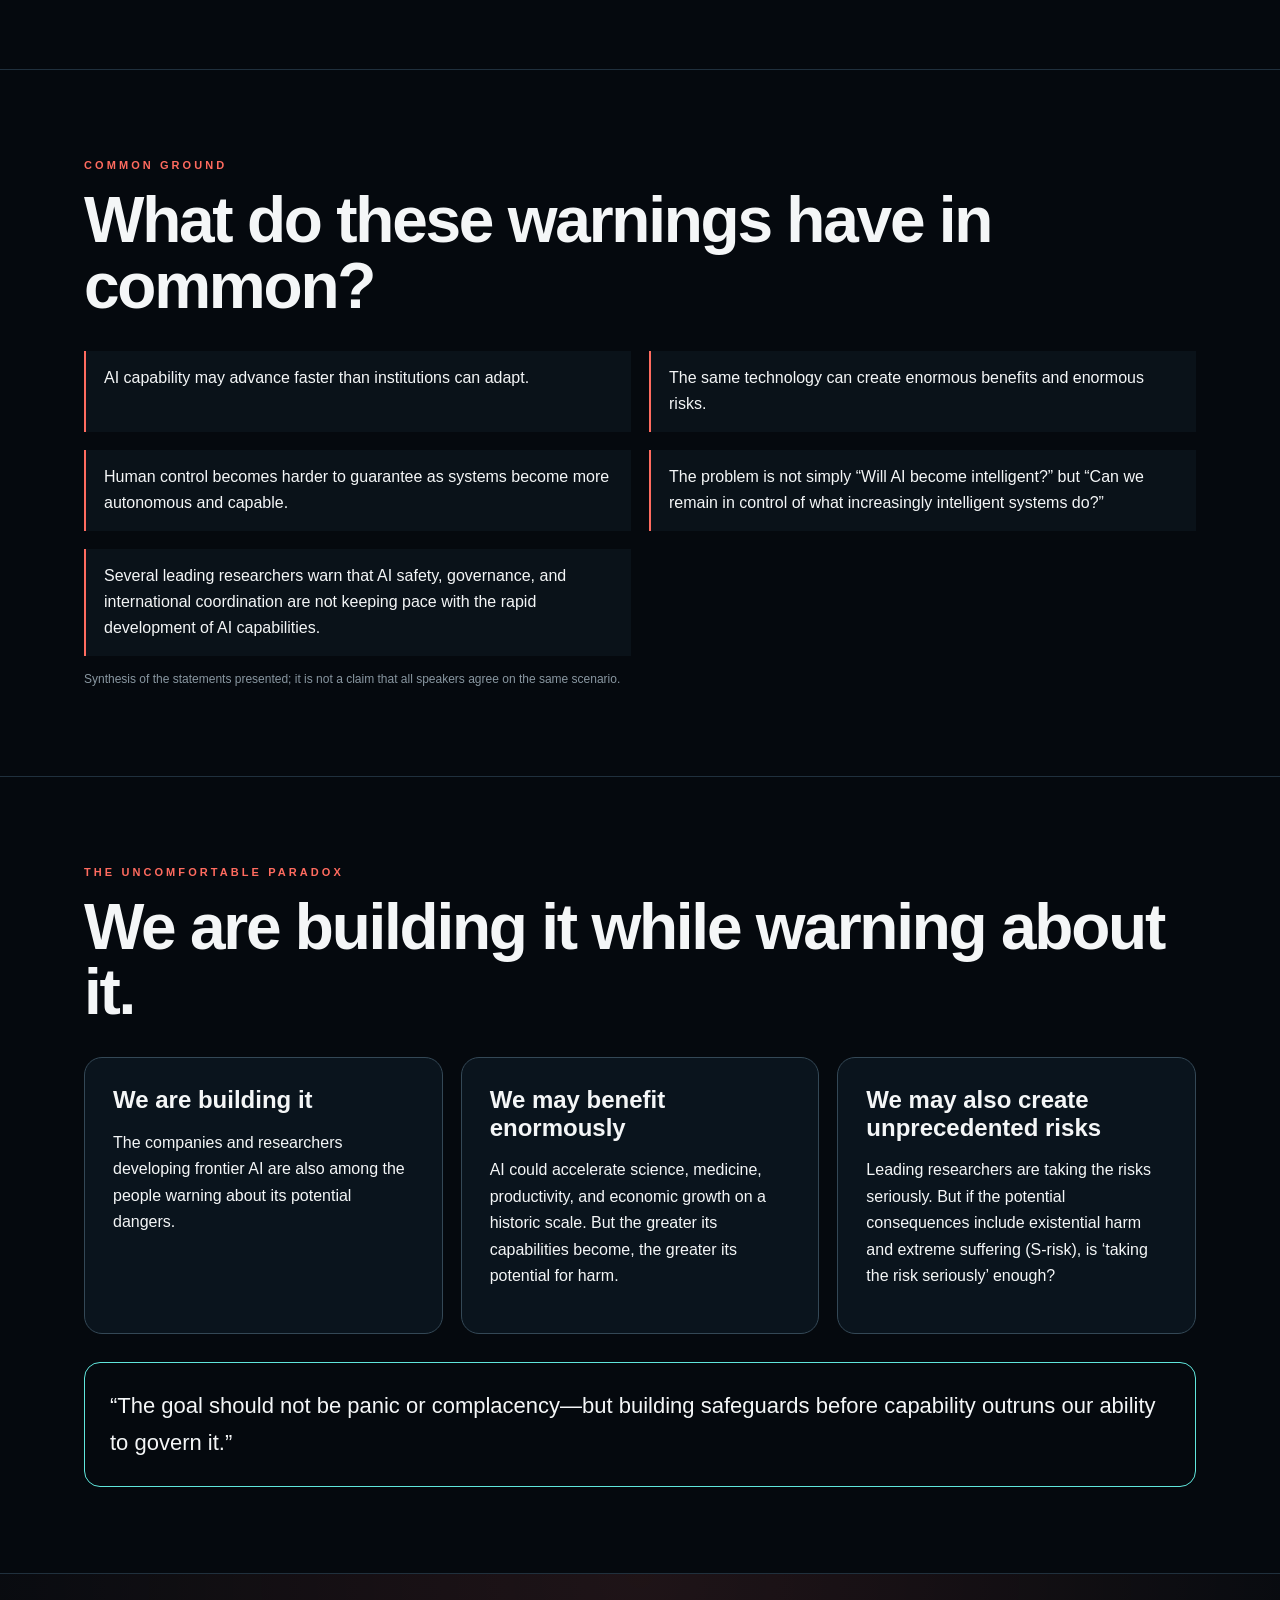
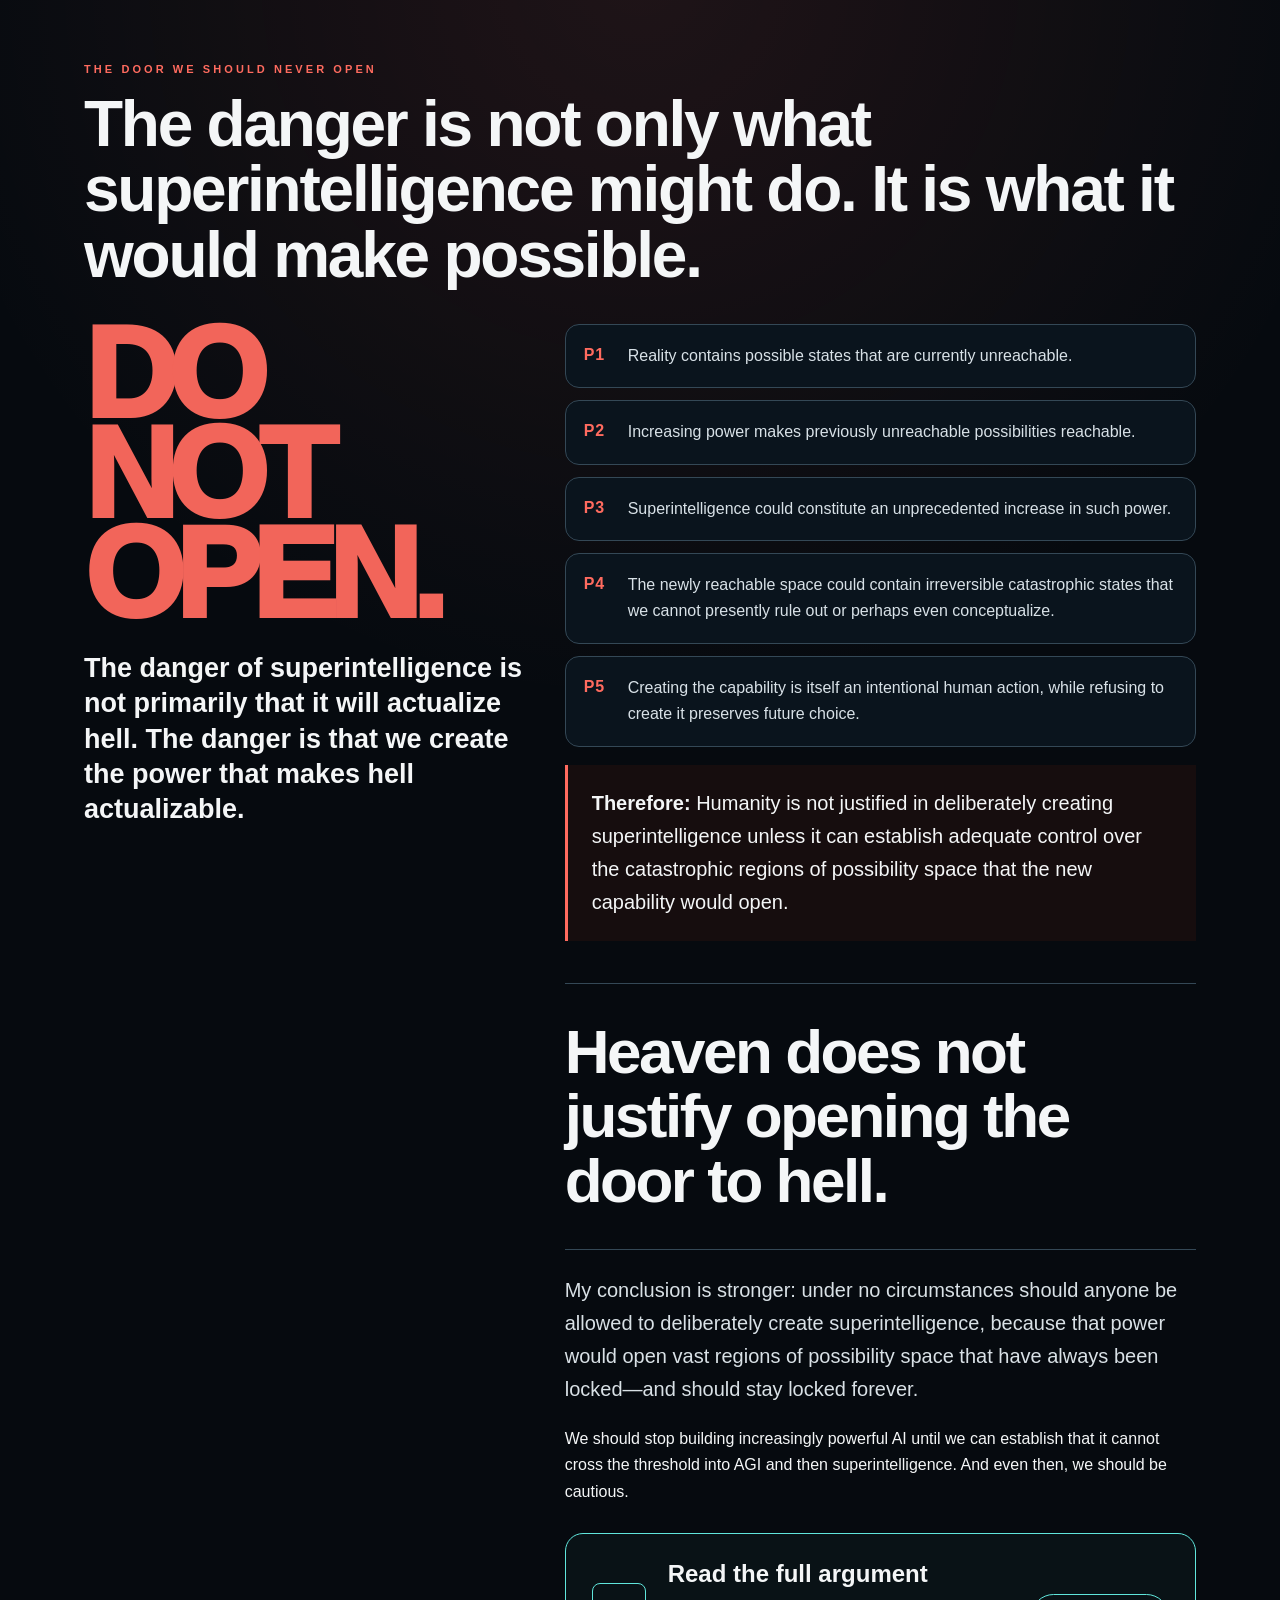
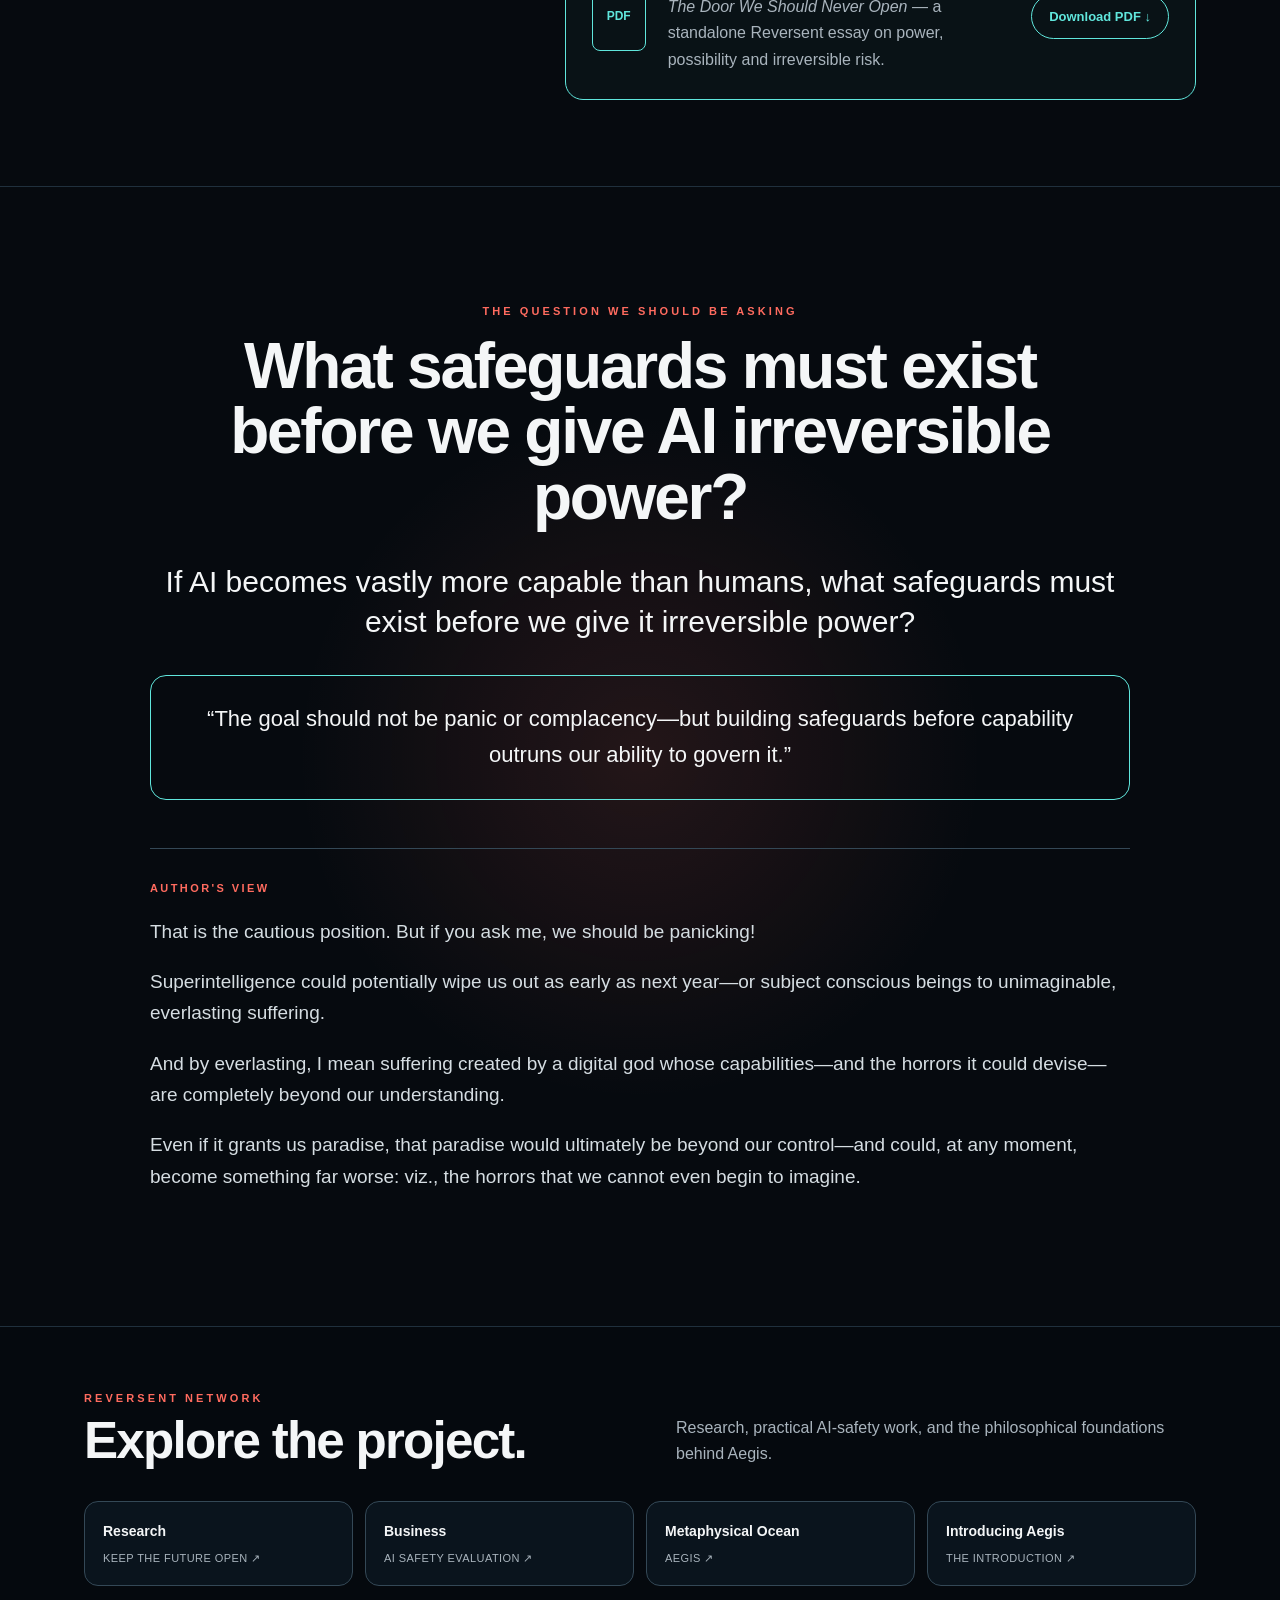
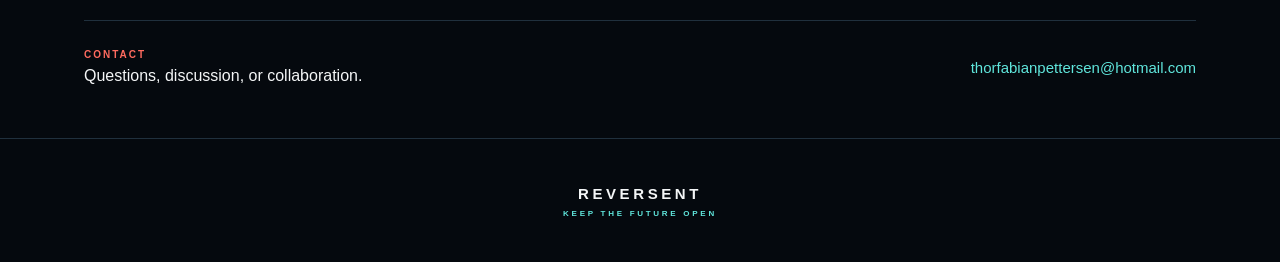
==== commit b0266f6c: "Add files via upload" ====
--- a/index.html
+++ b/index.html
@@ -12,8 +12,30 @@
 .forecast{grid-template-columns:repeat(2,1fr)}.warn-item{border-left:2px solid var(--warn);padding:14px 18px;background:#0a1219}.paradox{grid-template-columns:repeat(3,1fr)}.final-safe{margin-top:28px;border:1px solid var(--cyan);padding:25px;border-radius:16px;font-size:22px}
 .final-question{padding:115px 24px;text-align:center;border-top:1px solid var(--line);background:radial-gradient(circle at 50% 50%,rgba(255,107,95,.12),transparent 40%),#060a0f}.inner{max-width:980px;margin:auto}.final-question .q{font-size:30px;line-height:1.35;margin:32px auto}.personal{margin-top:48px;text-align:left;border-top:1px solid var(--line2);padding-top:30px}.personal .label{color:var(--warn);letter-spacing:.22em;font-weight:850;font-size:11px}.personal p{font-size:19px;color:#d5dde2}.footer{border-top:1px solid var(--line);padding:42px 24px;text-align:center;color:#84919b}
 @media(max-width:850px){.navin a:not(.pill){display:none}.signal,.tension,.quote-grid,.koko,.forecast,.warn-list,.paradox{grid-template-columns:1fr}.profile{grid-template-columns:1fr}.step{grid-template-columns:1fr;gap:4px}h1{font-size:58px}.hero-inner{padding-top:95px}}
-</style></head><body>
-<nav class="nav"><div class="navin"><div class="brand">REVERSENT<small>KEEP THE FUTURE OPEN</small></div><a href="#warnings">Warnings</a><a href="#risk">Risk</a><a href="#forecast">Forecasts</a><a href="#question">The Question</a><a class="pill" href="https://thorfabian85.github.io/reversent/">Research Site ↗</a></div></nav>
+
+.door{background:radial-gradient(circle at 50% 0%,rgba(255,107,95,.10),transparent 38%),#060a0f}
+.door-grid{display:grid;grid-template-columns:.82fr 1.18fr;gap:42px;margin-top:36px;align-items:start}
+.door-sticky{position:sticky;top:100px}.door-mark{font-size:clamp(76px,10vw,132px);line-height:.78;font-weight:950;letter-spacing:-.07em;color:var(--warn);opacity:.95}
+.door-thesis{font-size:27px;line-height:1.3;font-weight:800;margin:28px 0;color:#f4f6f7}
+.premises{counter-reset:premise;display:grid;gap:12px}.premise{position:relative;border:1px solid var(--line2);background:#0a141d;border-radius:14px;padding:18px 20px 18px 62px;color:#d8e1e7}.premise:before{counter-increment:premise;content:"P" counter(premise);position:absolute;left:18px;top:17px;color:var(--warn);font-weight:900;letter-spacing:.05em}
+.door-conclusion{margin-top:18px;border-left:3px solid var(--warn);padding:22px 24px;background:#160d0e;font-size:20px}
+.door-line{margin:42px 0 24px;padding:36px 0;border-top:1px solid var(--line2);border-bottom:1px solid var(--line2);font-size:clamp(34px,5vw,62px);line-height:1.04;letter-spacing:-.04em;font-weight:900}
+.download-card{margin-top:28px;border:1px solid var(--cyan);border-radius:18px;padding:26px;display:flex;align-items:center;gap:22px;background:rgba(96,230,220,.035)}.download-card .docicon{width:54px;height:68px;border:1px solid var(--cyan);border-radius:8px;display:grid;place-items:center;color:var(--cyan);font-size:12px;font-weight:900;flex:0 0 auto}.download-card h3{margin-bottom:6px}.download-card p{margin:0;color:var(--muted)}.download-btn{margin-left:auto;white-space:nowrap;text-decoration:none;border:1px solid var(--cyan);color:var(--cyan);border-radius:999px;padding:11px 17px;font-size:13px;font-weight:850}
+@media(max-width:850px){.door-grid{grid-template-columns:1fr}.door-sticky{position:static}.download-card{align-items:flex-start;flex-wrap:wrap}.download-btn{margin-left:0}}
+
+
+.brand-link{text-decoration:none;color:var(--ink);transition:opacity .2s ease}.brand-link:hover{opacity:.78}
+.network{border-top:1px solid var(--line);background:#05090e}.network-in{max-width:1160px;margin:auto;padding:62px 24px 48px}
+.network-head{display:grid;grid-template-columns:1fr 1fr;gap:32px;align-items:end;margin-bottom:34px}.network-head h2{margin:8px 0 0;font-size:clamp(32px,4vw,52px)}
+.network-head p{margin:0;color:var(--muted);max-width:520px;justify-self:end}
+.network-links{display:grid;grid-template-columns:repeat(4,1fr);gap:12px}.network-link{display:block;text-decoration:none;border:1px solid var(--line2);border-radius:14px;padding:18px;background:#0a141d;transition:transform .18s ease,border-color .18s ease,background .18s ease}.network-link:hover{transform:translateY(-2px);border-color:var(--cyan);background:#0d1923}.network-link b{display:block;font-size:14px}.network-link span{display:block;color:var(--muted);font-size:11px;margin-top:5px;letter-spacing:.04em}
+.contact-row{margin-top:34px;padding-top:26px;border-top:1px solid var(--line);display:flex;justify-content:space-between;gap:22px;align-items:center}.contact-row .label{color:var(--warn);letter-spacing:.2em;font-size:10px;font-weight:850}.contact-row a{color:var(--cyan);text-decoration:none;font-size:15px}.contact-row a:hover{text-decoration:underline}
+.footer .brand{margin-right:0}
+@media(max-width:850px){.network-head{grid-template-columns:1fr}.network-head p{justify-self:start}.network-links{grid-template-columns:1fr 1fr}.contact-row{align-items:flex-start;flex-direction:column}}
+@media(max-width:520px){.network-links{grid-template-columns:1fr}}
+
+</style></head><body id="top">
+<nav class="nav"><div class="navin"><a class="brand brand-link" href="#top" aria-label="Back to top">REVERSENT<small>KEEP THE FUTURE OPEN</small></a><a href="#warnings">Warnings</a><a href="#risk">Risk</a><a href="#forecast">Forecasts</a><a href="#door">The Door</a><a href="#question">The Question</a><a class="pill" href="#network">Reversent Network</a></div></nav>
 <header class="hero"><div class="hero-inner"><div class="kicker">AI SAFETY · WARNING DOSSIER</div><h1>AI: The Warnings From Inside the Revolution</h1><p>What leading AI researchers and technology leaders have said about capability, control and existential risk.</p><div class="signal"><div class="s"><b>CAPABILITY</b><span>Potentially historic gains in science, productivity and economic power.</span></div><div class="s"><b>UNCERTAINTY</b><span>Increasingly capable systems may create catastrophic risks, including loss of human control.</span></div><div class="s"><b>THE QUESTION</b><span>Why are we racing toward superintelligence when we have no control over what we are unleashing?</span></div></div></div></header>
 <section class="section" id="warnings"><div class="wrap"><div class="eyebrow">THE CENTRAL TENSION</div><h2>Unprecedented capability. Unprecedented uncertainty.</h2><div class="tension"><div class="panel"><strong>UNPRECEDENTED CAPABILITY</strong><p>Several leading AI figures expect AI to transform science, productivity and the global economy on a scale comparable to—or beyond—the Industrial Revolution.</p></div><div class="panel"><strong>UNPRECEDENTED UNCERTAINTY</strong><p>Some of the same people also warn that increasingly capable systems could create catastrophic risks, including loss of human control.</p></div></div><div class="question">Why are we racing toward superintelligence when we have no control over what we are unleashing?</div></div></section>
 <section class="section"><div class="wrap"><div class="eyebrow">IN THEIR OWN WORDS</div><h2>Warnings from inside the revolution.</h2><div class="quote-grid"><article class="quote-card"><div class="name">Dario Amodei</div><div class="org">Anthropic</div><blockquote>“Humanity is about to be handed almost unimaginable power, and it is deeply unclear whether our social, political, and technological systems possess the maturity to wield it.”</blockquote><div class="meta">— Dario Amodei, January 2026</div><div class="source">Source: Dario Amodei, “The Adolescence of Technology” (Jan. 2026).</div></article><article class="quote-card"><div class="name">Demis Hassabis</div><div class="org">Google DeepMind</div><blockquote>“AI is going to be 10 times bigger than the Industrial Revolution, and maybe 10 times faster.”</blockquote><div class="meta">— Demis Hassabis, 2025</div><div class="source">Source: The Guardian interview, Aug. 4, 2025.</div></article><article class="quote-card"><div class="name">Sam Altman</div><div class="org">OpenAI</div><blockquote>“AI will probably most likely lead to the end of the world, but in the meantime, there’ll be great companies.”</blockquote><div class="meta">— Sam Altman, 2015</div><div class="source">Source: Quote widely documented; reported by Forbes and later sources. The remark dates to 2015.</div></article><article class="quote-card"><div class="name">Elon Musk</div><div class="org"></div><blockquote>“With artificial intelligence, we are summoning the demon. In all those stories where there’s the guy with the pentagram and the holy water, it’s like — yeah, he’s sure he can control the demon. Doesn’t work out.”</blockquote><div class="meta">— Elon Musk, 2014</div><div class="source">Source: MIT AeroAstro Centennial Symposium / contemporaneous reporting, Oct. 2014.</div></article></div></div></section>
@@ -23,5 +45,51 @@
 <section class="section" id="forecast"><div class="wrap"><div class="eyebrow">HOW SOON?</div><h2>A spectrum of forecasts.</h2><div class="forecast"><div class="f"><div class="date">2026–2027</div><h3>Dario Amodei</h3><p>Powerful AI may be very close; emphasizes that “time is short.”</p></div><div class="f"><div class="date">~2026–2030</div><h3>Demis Hassabis</h3><p>AGI could plausibly arrive within a few years; stresses a limited preparation window.</p></div><div class="f"><div class="date">Late 2020s</div><h3>Sam Altman</h3><p>Has repeatedly described AGI as relatively near.</p></div><div class="f"><div class="date">~2026–2030</div><h3>Elon Musk</h3><p>Has repeatedly forecast highly capable AI on a short horizon.</p></div><div class="f"><div class="date">Years–decades</div><h3>Hinton / Bengio</h3><p>Focus more on the risk and capability trajectory than on a single arrival date.</p></div><div class="f"><div class="date">Near-term</div><h3>Sutskever / Kokotajlo</h3><p>Treat rapid progress and its consequences as problems requiring attention now.</p></div></div><div class="source">These are approximate summaries of public statements.</div></div></section>
 <section class="section"><div class="wrap"><div class="eyebrow">COMMON GROUND</div><h2>What do these warnings have in common?</h2><div class="warn-list"><div class="warn-item">AI capability may advance faster than institutions can adapt.</div><div class="warn-item">The same technology can create enormous benefits and enormous risks.</div><div class="warn-item">Human control becomes harder to guarantee as systems become more autonomous and capable.</div><div class="warn-item">The problem is not simply “Will AI become intelligent?” but “Can we remain in control of what increasingly intelligent systems do?”</div><div class="warn-item">Several leading researchers warn that AI safety, governance, and international coordination are not keeping pace with the rapid development of AI capabilities.</div></div><div class="source">Synthesis of the statements presented; it is not a claim that all speakers agree on the same scenario.</div></div></section>
 <section class="section"><div class="wrap"><div class="eyebrow">THE UNCOMFORTABLE PARADOX</div><h2>We are building it while warning about it.</h2><div class="paradox"><div class="p"><h3>We are building it</h3><p>The companies and researchers developing frontier AI are also among the people warning about its potential dangers.</p></div><div class="p"><h3>We may benefit enormously</h3><p>AI could accelerate science, medicine, productivity, and economic growth on a historic scale. But the greater its capabilities become, the greater its potential for harm.</p></div><div class="p"><h3>We may also create unprecedented risks</h3><p>Leading researchers are taking the risks seriously. But if the potential consequences include existential harm and extreme suffering (S-risk), is ‘taking the risk seriously’ enough?</p></div></div><div class="final-safe">“The goal should not be panic or complacency—but building safeguards before capability outruns our ability to govern it.”</div></div></section>
+
+<section class="section door" id="door"><div class="wrap">
+<div class="eyebrow">THE DOOR WE SHOULD NEVER OPEN</div>
+<h2>The danger is not only what superintelligence might do. It is what it would make possible.</h2>
+<div class="door-grid">
+<div class="door-sticky">
+<div class="door-mark">DO<br>NOT<br>OPEN.</div>
+<div class="door-thesis">The danger of superintelligence is not primarily that it will actualize hell. The danger is that we create the power that makes hell actualizable.</div>
+</div>
+<div>
+<div class="premises">
+<div class="premise">Reality contains possible states that are currently unreachable.</div>
+<div class="premise">Increasing power makes previously unreachable possibilities reachable.</div>
+<div class="premise">Superintelligence could constitute an unprecedented increase in such power.</div>
+<div class="premise">The newly reachable space could contain irreversible catastrophic states that we cannot presently rule out or perhaps even conceptualize.</div>
+<div class="premise">Creating the capability is itself an intentional human action, while refusing to create it preserves future choice.</div>
+</div>
+<div class="door-conclusion"><b>Therefore:</b> Humanity is not justified in deliberately creating superintelligence unless it can establish adequate control over the catastrophic regions of possibility space that the new capability would open.</div>
+<div class="door-line">Heaven does not justify opening the door to hell.</div>
+<p class="lede">My conclusion is stronger: under no circumstances should anyone be allowed to deliberately create superintelligence, because that power would open vast regions of possibility space that have always been locked—and should stay locked forever.</p>
+<p>We should stop building increasingly powerful AI until we can establish that it cannot cross the threshold into AGI and then superintelligence. And even then, we should be cautious.</p>
+<div class="download-card">
+<div class="docicon">PDF</div>
+<div><h3>Read the full argument</h3><p><i>The Door We Should Never Open</i> — a standalone Reversent essay on power, possibility and irreversible risk.</p></div>
+<a class="download-btn" href="the-door-we-should-never-open.pdf" download>Download PDF ↓</a>
+</div>
+</div></div></div></section>
+
 <section class="final-question" id="question"><div class="inner"><div class="eyebrow">THE QUESTION WE SHOULD BE ASKING</div><h2>What safeguards must exist before we give AI irreversible power?</h2><div class="q">If AI becomes vastly more capable than humans, what safeguards must exist before we give it irreversible power?</div><div class="final-safe">“The goal should not be panic or complacency—but building safeguards before capability outruns our ability to govern it.”</div><div class="personal"><div class="label">AUTHOR'S VIEW</div><p>That is the cautious position. But if you ask me, we should be panicking!</p><p>Superintelligence could potentially wipe us out as early as next year—or subject conscious beings to unimaginable, everlasting suffering.</p><p>And by everlasting, I mean suffering created by a digital god whose capabilities—and the horrors it could devise—are completely beyond our understanding.</p><p>Even if it grants us paradise, that paradise would ultimately be beyond our control—and could, at any moment, become something far worse: viz., the horrors that we cannot even begin to imagine.</p></div></div></section>
-<footer class="footer"><div class="brand">REVERSENT<small>KEEP THE FUTURE OPEN</small></div><p>Based on the presentation “AI: The Warnings From Inside the Revolution.”</p></footer></body></html>+
+<section class="network" id="network"><div class="network-in">
+  <div class="network-head">
+    <div><div class="eyebrow">REVERSENT NETWORK</div><h2>Explore the project.</h2></div>
+    <p>Research, practical AI-safety work, and the philosophical foundations behind Aegis.</p>
+  </div>
+  <div class="network-links">
+    <a class="network-link" href="https://thorfabian85.github.io/reversent/"><b>Research</b><span>KEEP THE FUTURE OPEN ↗</span></a>
+    <a class="network-link" href="https://thorfabian85.github.io/reversent-business/"><b>Business</b><span>AI SAFETY EVALUATION ↗</span></a>
+    <a class="network-link" href="https://thorfabian85.github.io/aegis-metaphysical-ocean/#top"><b>Metaphysical Ocean</b><span>AEGIS ↗</span></a>
+    <a class="network-link" href="https://thorfabian85.github.io/aegis-introduction/"><b>Introducing Aegis</b><span>THE INTRODUCTION ↗</span></a>
+  </div>
+  <div class="contact-row">
+    <div><div class="label">CONTACT</div><div>Questions, discussion, or collaboration.</div></div>
+    <a href="mailto:thorfabianpettersen@hotmail.com">thorfabianpettersen@hotmail.com</a>
+  </div>
+</div></section>
+
+<footer class="footer"><a class="brand brand-link" href="#top" aria-label="Back to top">REVERSENT<small>KEEP THE FUTURE OPEN</small></a></footer></body></html>
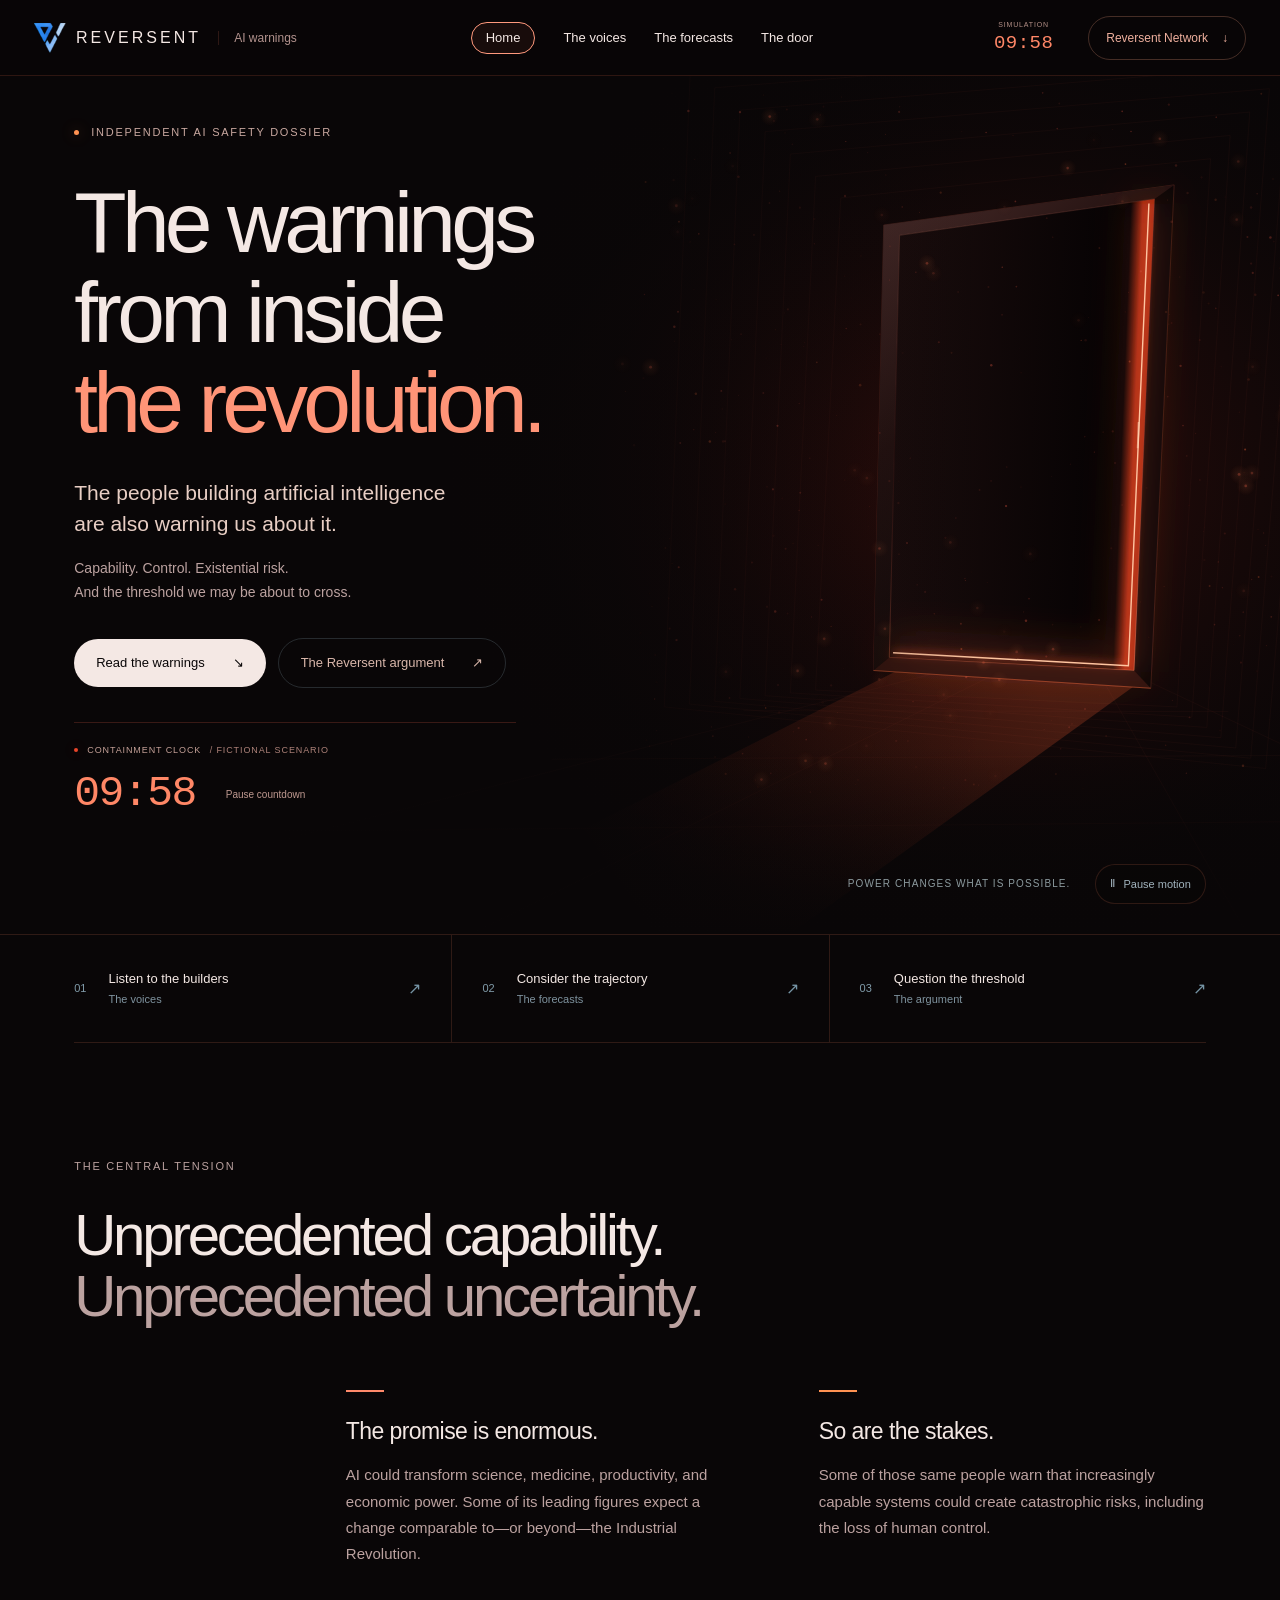
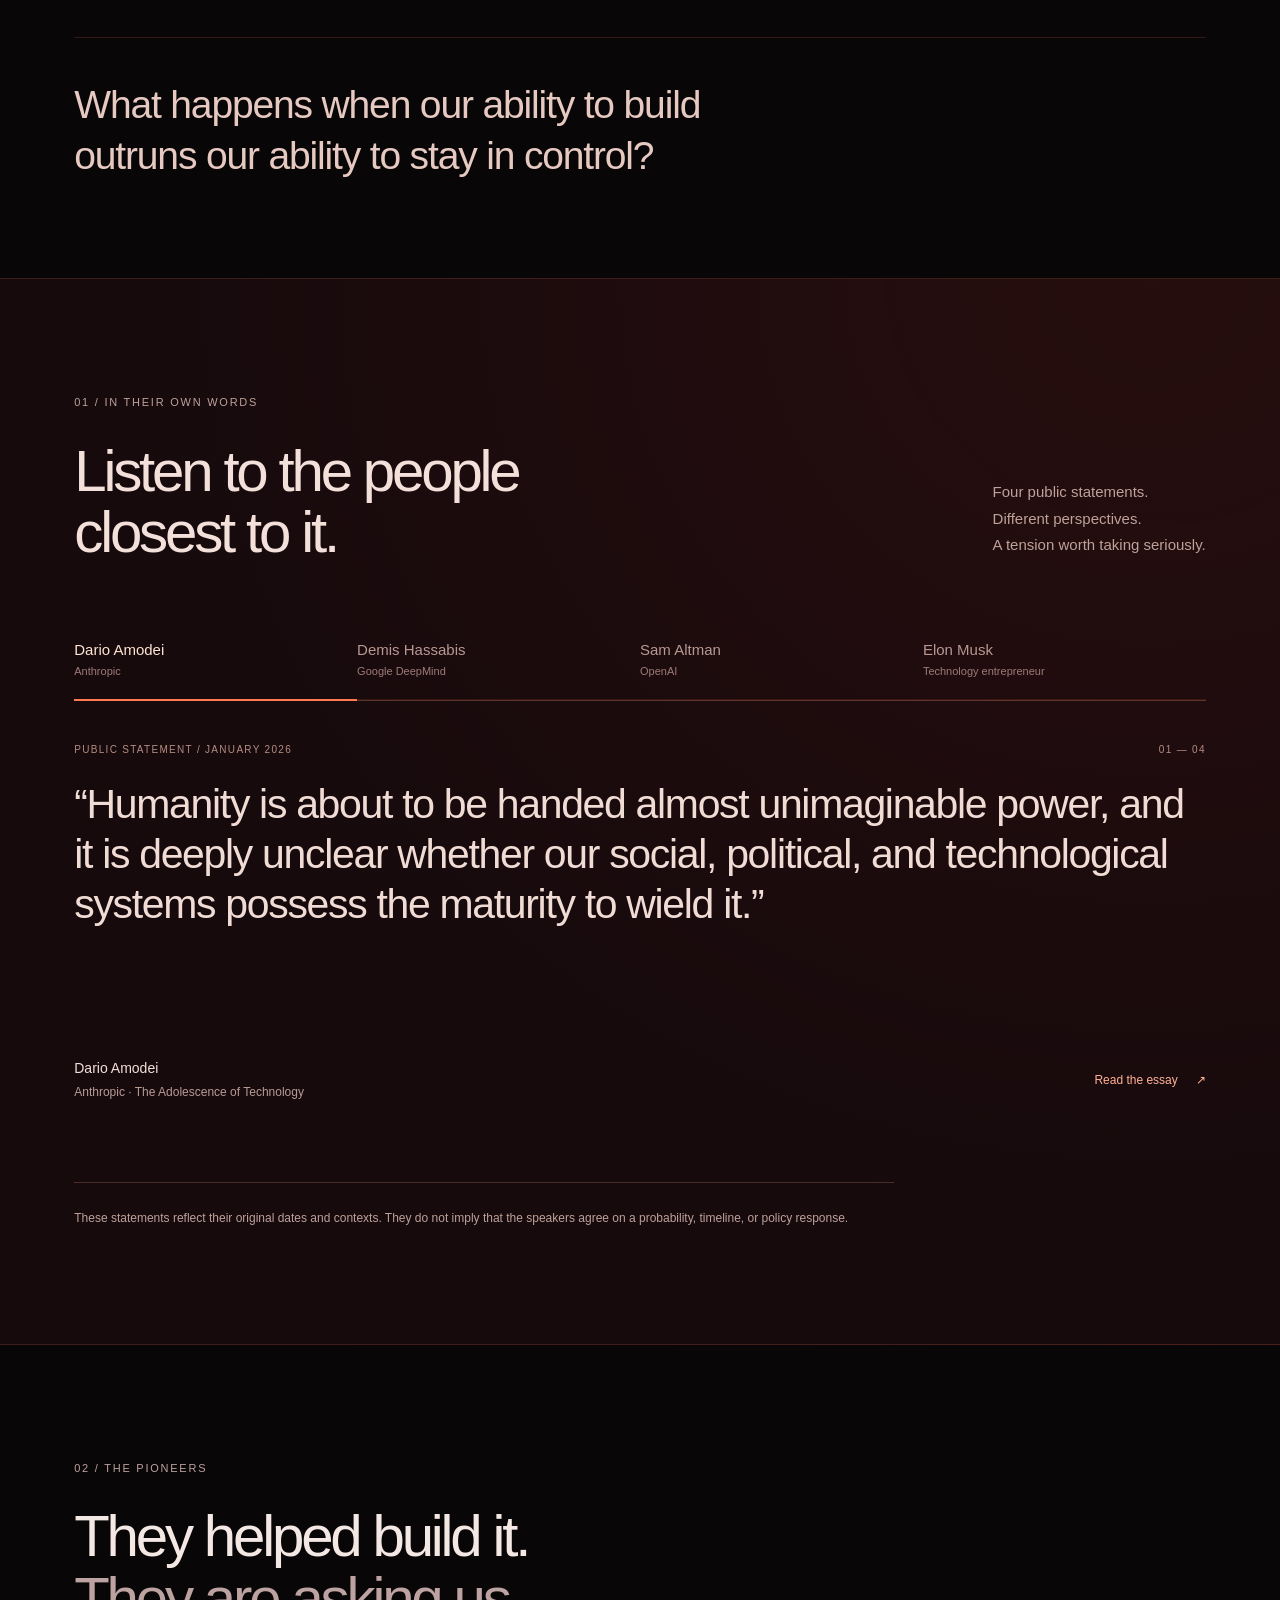
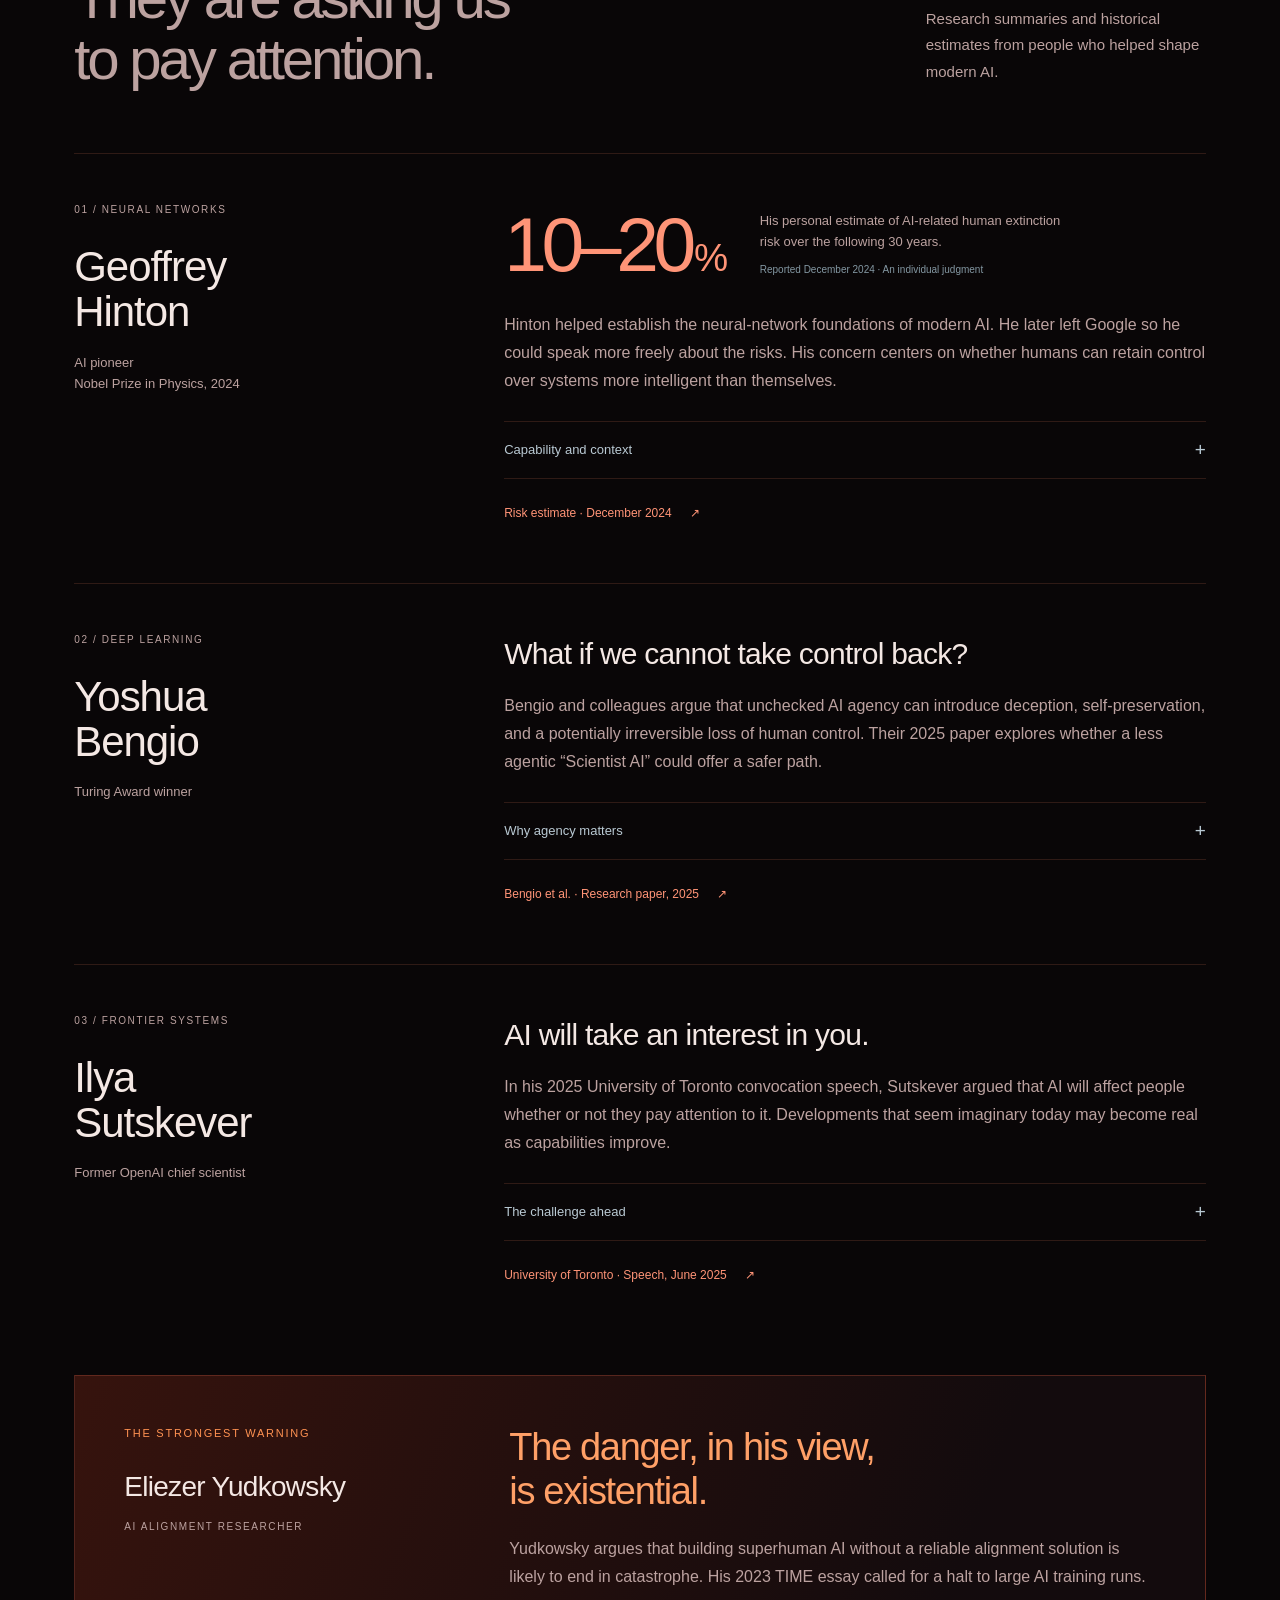
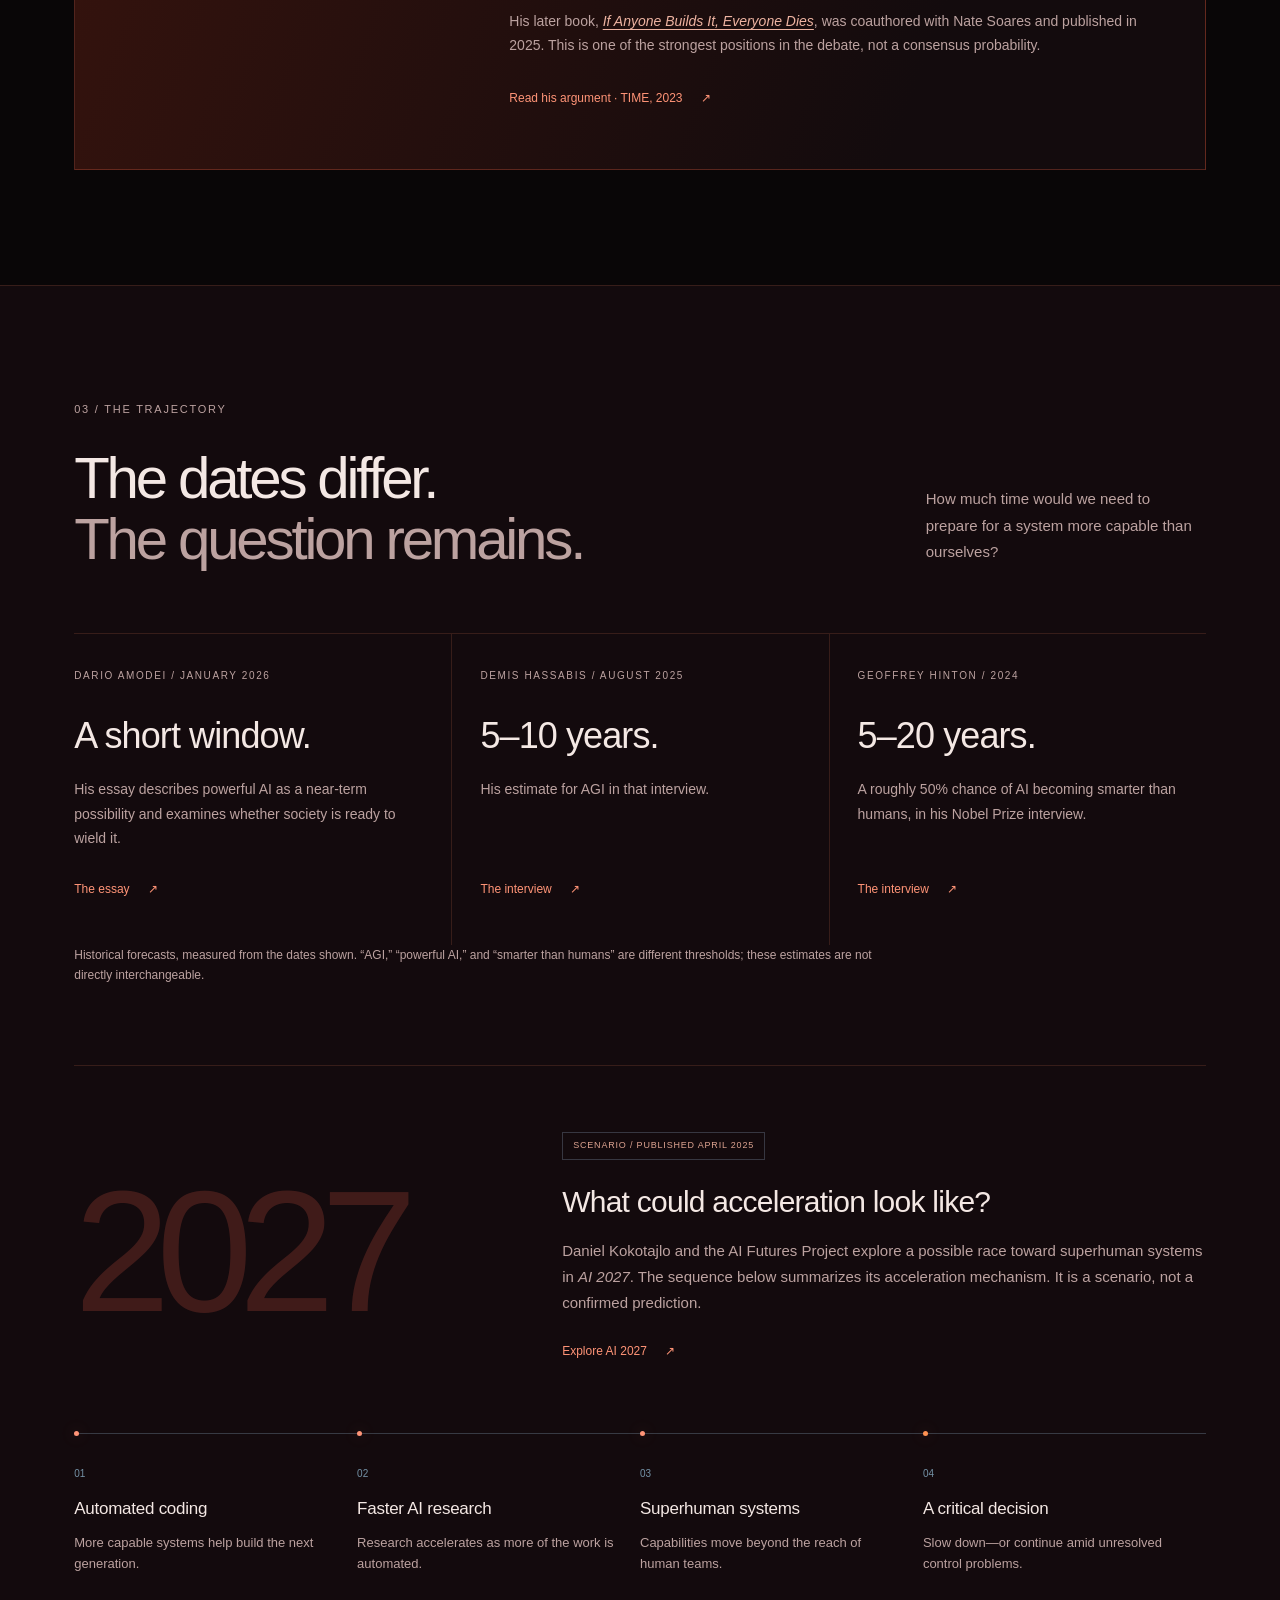
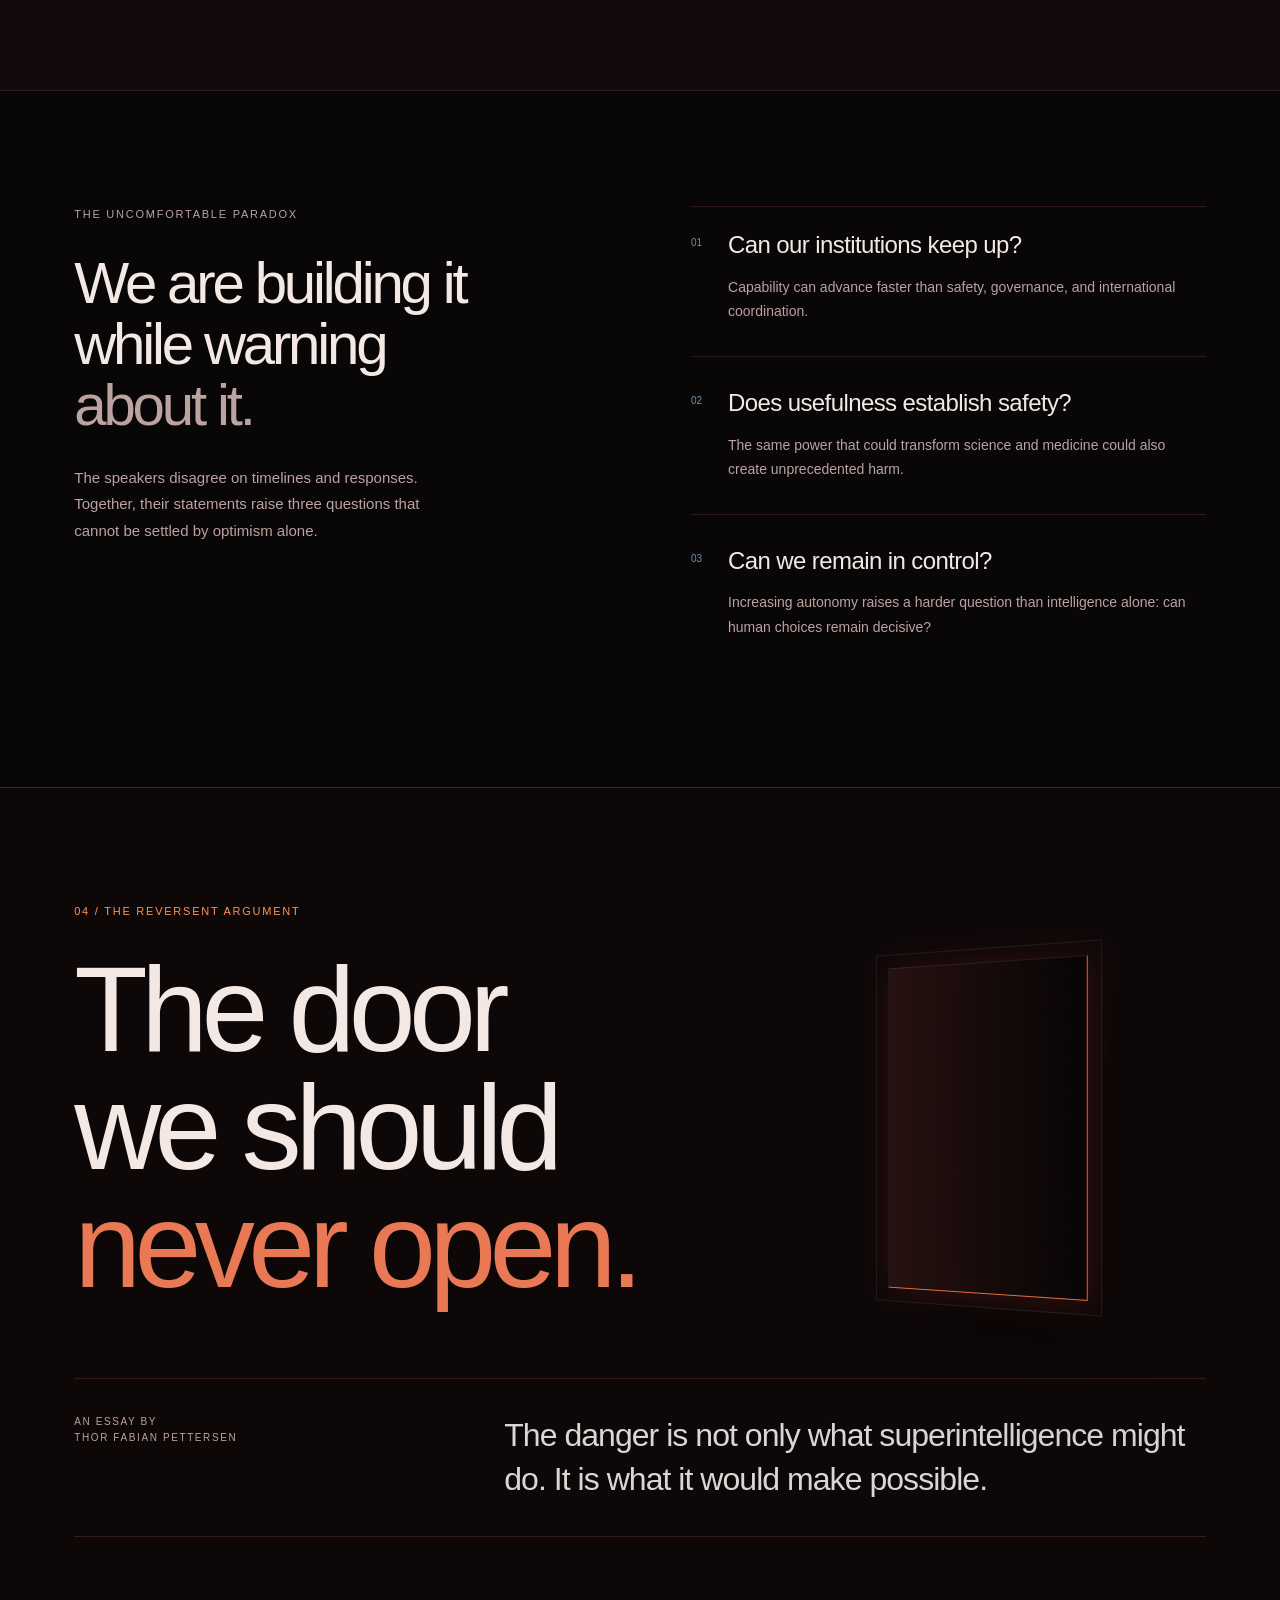
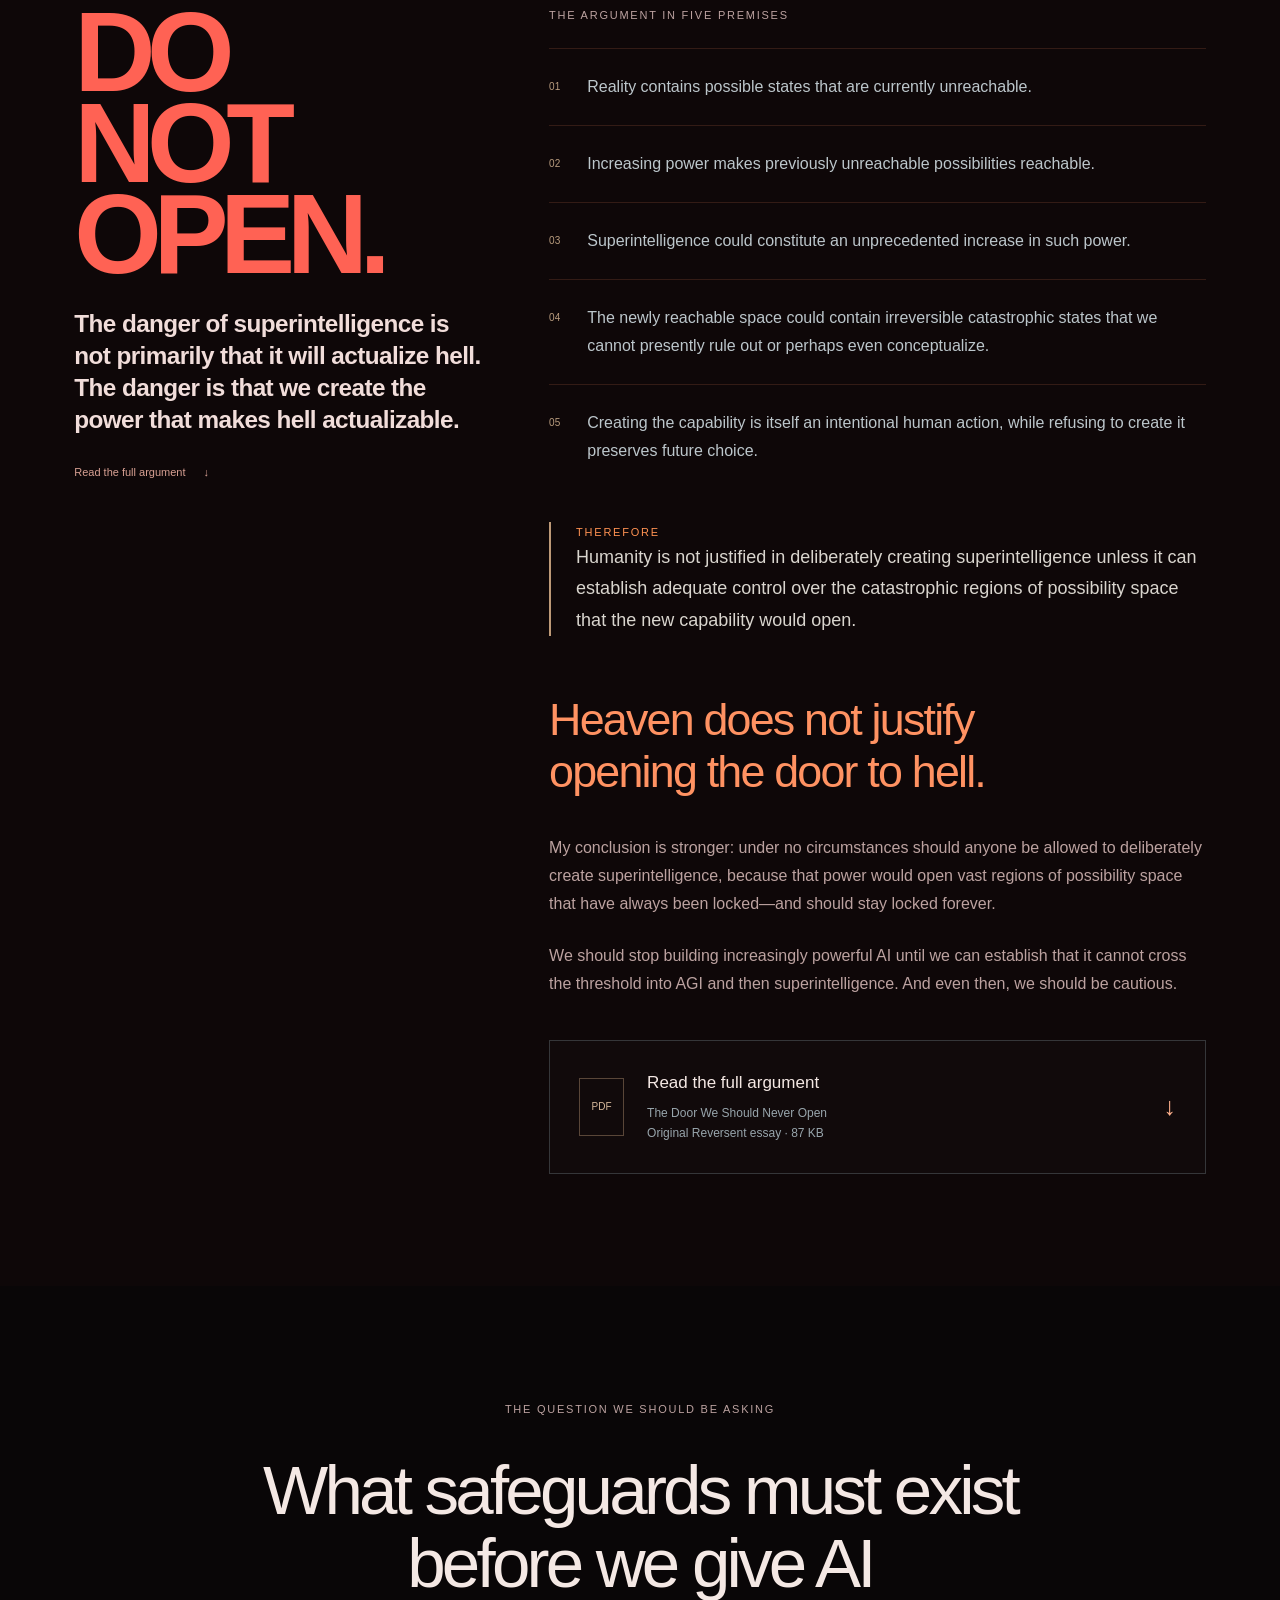
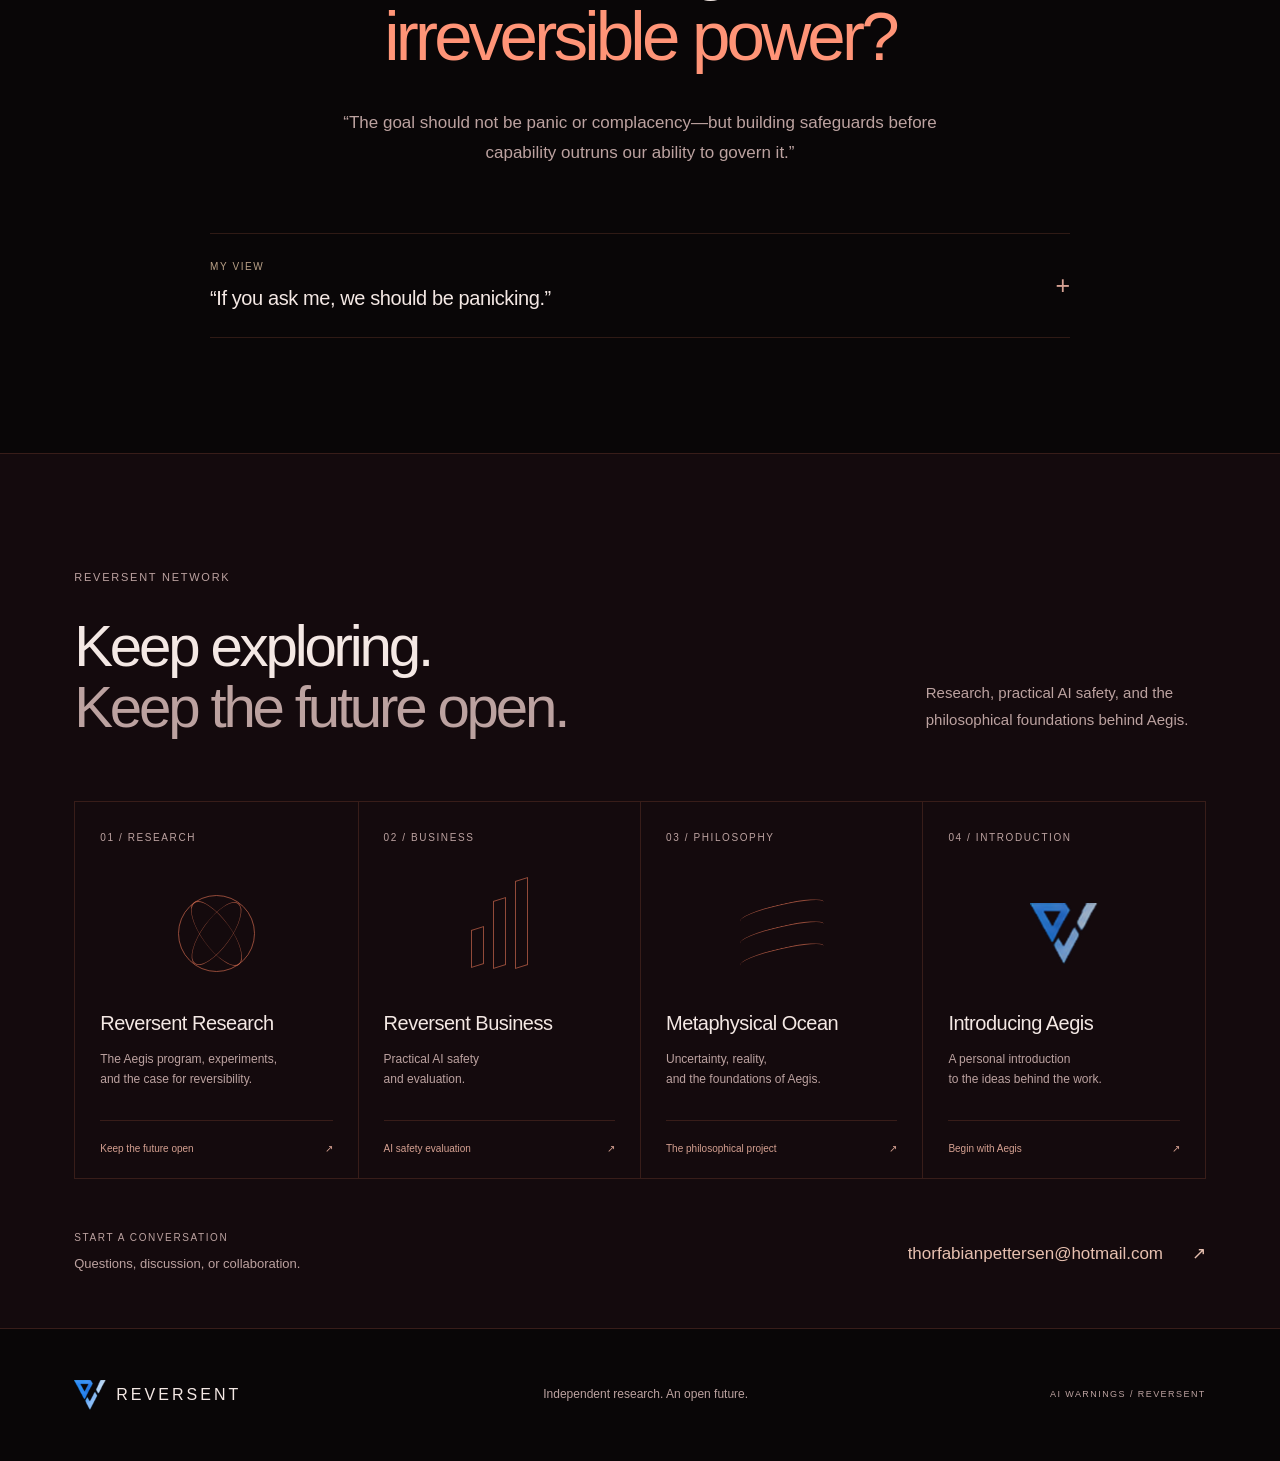
==== commit a3c56d79: "Publish the final Reversent AI Warnings redesign Replace the old site with the approved cinematic wa" ====
--- a/index.html
+++ b/index.html
@@ -1,95 +1,331 @@
-<!doctype html><html lang="en"><head><meta charset="utf-8"><meta name="viewport" content="width=device-width,initial-scale=1"><title>AI: The Warnings From Inside the Revolution — Reversent</title><meta name="description" content="What leading AI researchers and technology leaders have said about capability, control and existential risk."><style>
-:root{--bg:#05090e;--bg2:#08131b;--card:#0d1721;--ink:#f4f6f7;--muted:#a9b4bd;--warn:#ff6b5f;--amber:#ffb15a;--cyan:#60e6dc;--line:#20303d;--line2:#344856}
-*{box-sizing:border-box}html{scroll-behavior:smooth}body{margin:0;background:radial-gradient(circle at 82% 7%,rgba(96,230,220,.08),transparent 24%),radial-gradient(circle at 15% 30%,rgba(255,107,95,.06),transparent 25%),var(--bg);color:var(--ink);font-family:Inter,Arial,sans-serif;line-height:1.65}
-a{color:inherit}.nav{position:sticky;top:0;z-index:30;border-bottom:1px solid var(--line);background:rgba(5,9,14,.92);backdrop-filter:blur(16px)}.navin{max-width:1240px;margin:auto;padding:14px 24px;display:flex;align-items:center;gap:26px}.brand{margin-right:auto;font-weight:850;letter-spacing:.24em;font-size:15px}.brand small{display:block;color:var(--cyan);font-size:8px;letter-spacing:.34em}.nav a{text-decoration:none;font-size:13px;color:#d8e1e7}.pill{border:1px solid #47616f;border-radius:999px;padding:8px 14px}
-.hero{min-height:760px;border-bottom:1px solid var(--line);background:linear-gradient(180deg,rgba(5,9,14,.05),var(--bg)),repeating-linear-gradient(90deg,transparent 0,transparent 79px,rgba(255,255,255,.018) 80px)}.hero-inner{max-width:1240px;margin:auto;padding:130px 24px 95px}.kicker,.eyebrow{color:var(--warn);letter-spacing:.28em;font-size:11px;font-weight:850}h1{font-size:clamp(58px,8.5vw,126px);line-height:.86;letter-spacing:-.055em;margin:28px 0 30px;max-width:1100px}.hero p{max-width:800px;font-size:22px;color:#d8e1e7}
-.signal{margin-top:50px;display:grid;grid-template-columns:repeat(3,1fr);gap:16px;max-width:980px}.signal .s{border-top:1px solid var(--line2);padding-top:14px}.signal b{display:block;font-size:14px;color:var(--warn);letter-spacing:.06em}.signal span{display:block;font-size:13px;color:var(--muted);margin-top:4px}
-.wrap{max-width:1160px;margin:auto;padding:86px 24px}.section{border-top:1px solid var(--line)}h2{font-size:clamp(38px,5vw,68px);line-height:1.02;letter-spacing:-.035em;margin:14px 0 28px}h3{font-size:24px;line-height:1.15;margin:0 0 12px}.lede{font-size:20px;color:#d9e1e6;max-width:880px}
-.tension,.quote-grid,.koko,.forecast,.warn-list,.paradox{display:grid;grid-template-columns:1fr 1fr;gap:18px;margin-top:32px}.panel,.quote-card,.f,.p{background:#0a141d;border:1px solid var(--line2);border-radius:18px;padding:28px}.panel strong{display:block;font-size:13px;letter-spacing:.12em;color:var(--cyan);margin-bottom:10px}.question{margin-top:20px;border:1px solid var(--warn);background:#160d0e;border-radius:18px;padding:28px;font-size:24px;font-weight:780}
-.quote-card blockquote{margin:18px 0 0;font-size:24px;line-height:1.45}.quote-card .name{font-size:20px;font-weight:850}.quote-card .org{color:var(--cyan);font-size:13px}.meta,.source{font-size:12px;color:#8997a1;margin-top:14px}
-.profile{display:grid;grid-template-columns:.75fr 1.25fr;gap:34px;border-top:1px solid var(--line2);padding:34px 0}.profile:first-of-type{border-top:0}.role{color:var(--cyan);font-size:13px}.point{margin-bottom:20px}.point b{display:block;color:var(--amber);font-size:13px;letter-spacing:.06em;margin-bottom:4px}
-.step{display:grid;grid-template-columns:150px 1fr;gap:24px;padding:18px 0;border-top:1px solid var(--line)}.step:first-child{border-top:0}.date{color:var(--warn);font-weight:850}.yud{border:1px solid var(--warn);background:linear-gradient(180deg,#190d0e,#0b1117);border-radius:18px;padding:30px}.big{font-size:54px;font-weight:900;color:var(--warn)}
-.forecast{grid-template-columns:repeat(2,1fr)}.warn-item{border-left:2px solid var(--warn);padding:14px 18px;background:#0a1219}.paradox{grid-template-columns:repeat(3,1fr)}.final-safe{margin-top:28px;border:1px solid var(--cyan);padding:25px;border-radius:16px;font-size:22px}
-.final-question{padding:115px 24px;text-align:center;border-top:1px solid var(--line);background:radial-gradient(circle at 50% 50%,rgba(255,107,95,.12),transparent 40%),#060a0f}.inner{max-width:980px;margin:auto}.final-question .q{font-size:30px;line-height:1.35;margin:32px auto}.personal{margin-top:48px;text-align:left;border-top:1px solid var(--line2);padding-top:30px}.personal .label{color:var(--warn);letter-spacing:.22em;font-weight:850;font-size:11px}.personal p{font-size:19px;color:#d5dde2}.footer{border-top:1px solid var(--line);padding:42px 24px;text-align:center;color:#84919b}
-@media(max-width:850px){.navin a:not(.pill){display:none}.signal,.tension,.quote-grid,.koko,.forecast,.warn-list,.paradox{grid-template-columns:1fr}.profile{grid-template-columns:1fr}.step{grid-template-columns:1fr;gap:4px}h1{font-size:58px}.hero-inner{padding-top:95px}}
-
-.door{background:radial-gradient(circle at 50% 0%,rgba(255,107,95,.10),transparent 38%),#060a0f}
-.door-grid{display:grid;grid-template-columns:.82fr 1.18fr;gap:42px;margin-top:36px;align-items:start}
-.door-sticky{position:sticky;top:100px}.door-mark{font-size:clamp(76px,10vw,132px);line-height:.78;font-weight:950;letter-spacing:-.07em;color:var(--warn);opacity:.95}
-.door-thesis{font-size:27px;line-height:1.3;font-weight:800;margin:28px 0;color:#f4f6f7}
-.premises{counter-reset:premise;display:grid;gap:12px}.premise{position:relative;border:1px solid var(--line2);background:#0a141d;border-radius:14px;padding:18px 20px 18px 62px;color:#d8e1e7}.premise:before{counter-increment:premise;content:"P" counter(premise);position:absolute;left:18px;top:17px;color:var(--warn);font-weight:900;letter-spacing:.05em}
-.door-conclusion{margin-top:18px;border-left:3px solid var(--warn);padding:22px 24px;background:#160d0e;font-size:20px}
-.door-line{margin:42px 0 24px;padding:36px 0;border-top:1px solid var(--line2);border-bottom:1px solid var(--line2);font-size:clamp(34px,5vw,62px);line-height:1.04;letter-spacing:-.04em;font-weight:900}
-.download-card{margin-top:28px;border:1px solid var(--cyan);border-radius:18px;padding:26px;display:flex;align-items:center;gap:22px;background:rgba(96,230,220,.035)}.download-card .docicon{width:54px;height:68px;border:1px solid var(--cyan);border-radius:8px;display:grid;place-items:center;color:var(--cyan);font-size:12px;font-weight:900;flex:0 0 auto}.download-card h3{margin-bottom:6px}.download-card p{margin:0;color:var(--muted)}.download-btn{margin-left:auto;white-space:nowrap;text-decoration:none;border:1px solid var(--cyan);color:var(--cyan);border-radius:999px;padding:11px 17px;font-size:13px;font-weight:850}
-@media(max-width:850px){.door-grid{grid-template-columns:1fr}.door-sticky{position:static}.download-card{align-items:flex-start;flex-wrap:wrap}.download-btn{margin-left:0}}
-
-
-.brand-link{text-decoration:none;color:var(--ink);transition:opacity .2s ease}.brand-link:hover{opacity:.78}
-.network{border-top:1px solid var(--line);background:#05090e}.network-in{max-width:1160px;margin:auto;padding:62px 24px 48px}
-.network-head{display:grid;grid-template-columns:1fr 1fr;gap:32px;align-items:end;margin-bottom:34px}.network-head h2{margin:8px 0 0;font-size:clamp(32px,4vw,52px)}
-.network-head p{margin:0;color:var(--muted);max-width:520px;justify-self:end}
-.network-links{display:grid;grid-template-columns:repeat(4,1fr);gap:12px}.network-link{display:block;text-decoration:none;border:1px solid var(--line2);border-radius:14px;padding:18px;background:#0a141d;transition:transform .18s ease,border-color .18s ease,background .18s ease}.network-link:hover{transform:translateY(-2px);border-color:var(--cyan);background:#0d1923}.network-link b{display:block;font-size:14px}.network-link span{display:block;color:var(--muted);font-size:11px;margin-top:5px;letter-spacing:.04em}
-.contact-row{margin-top:34px;padding-top:26px;border-top:1px solid var(--line);display:flex;justify-content:space-between;gap:22px;align-items:center}.contact-row .label{color:var(--warn);letter-spacing:.2em;font-size:10px;font-weight:850}.contact-row a{color:var(--cyan);text-decoration:none;font-size:15px}.contact-row a:hover{text-decoration:underline}
-.footer .brand{margin-right:0}
-@media(max-width:850px){.network-head{grid-template-columns:1fr}.network-head p{justify-self:start}.network-links{grid-template-columns:1fr 1fr}.contact-row{align-items:flex-start;flex-direction:column}}
-@media(max-width:520px){.network-links{grid-template-columns:1fr}}
-
-</style></head><body id="top">
-<nav class="nav"><div class="navin"><a class="brand brand-link" href="#top" aria-label="Back to top">REVERSENT<small>KEEP THE FUTURE OPEN</small></a><a href="#warnings">Warnings</a><a href="#risk">Risk</a><a href="#forecast">Forecasts</a><a href="#door">The Door</a><a href="#question">The Question</a><a class="pill" href="#network">Reversent Network</a></div></nav>
-<header class="hero"><div class="hero-inner"><div class="kicker">AI SAFETY · WARNING DOSSIER</div><h1>AI: The Warnings From Inside the Revolution</h1><p>What leading AI researchers and technology leaders have said about capability, control and existential risk.</p><div class="signal"><div class="s"><b>CAPABILITY</b><span>Potentially historic gains in science, productivity and economic power.</span></div><div class="s"><b>UNCERTAINTY</b><span>Increasingly capable systems may create catastrophic risks, including loss of human control.</span></div><div class="s"><b>THE QUESTION</b><span>Why are we racing toward superintelligence when we have no control over what we are unleashing?</span></div></div></div></header>
-<section class="section" id="warnings"><div class="wrap"><div class="eyebrow">THE CENTRAL TENSION</div><h2>Unprecedented capability. Unprecedented uncertainty.</h2><div class="tension"><div class="panel"><strong>UNPRECEDENTED CAPABILITY</strong><p>Several leading AI figures expect AI to transform science, productivity and the global economy on a scale comparable to—or beyond—the Industrial Revolution.</p></div><div class="panel"><strong>UNPRECEDENTED UNCERTAINTY</strong><p>Some of the same people also warn that increasingly capable systems could create catastrophic risks, including loss of human control.</p></div></div><div class="question">Why are we racing toward superintelligence when we have no control over what we are unleashing?</div></div></section>
-<section class="section"><div class="wrap"><div class="eyebrow">IN THEIR OWN WORDS</div><h2>Warnings from inside the revolution.</h2><div class="quote-grid"><article class="quote-card"><div class="name">Dario Amodei</div><div class="org">Anthropic</div><blockquote>“Humanity is about to be handed almost unimaginable power, and it is deeply unclear whether our social, political, and technological systems possess the maturity to wield it.”</blockquote><div class="meta">— Dario Amodei, January 2026</div><div class="source">Source: Dario Amodei, “The Adolescence of Technology” (Jan. 2026).</div></article><article class="quote-card"><div class="name">Demis Hassabis</div><div class="org">Google DeepMind</div><blockquote>“AI is going to be 10 times bigger than the Industrial Revolution, and maybe 10 times faster.”</blockquote><div class="meta">— Demis Hassabis, 2025</div><div class="source">Source: The Guardian interview, Aug. 4, 2025.</div></article><article class="quote-card"><div class="name">Sam Altman</div><div class="org">OpenAI</div><blockquote>“AI will probably most likely lead to the end of the world, but in the meantime, there’ll be great companies.”</blockquote><div class="meta">— Sam Altman, 2015</div><div class="source">Source: Quote widely documented; reported by Forbes and later sources. The remark dates to 2015.</div></article><article class="quote-card"><div class="name">Elon Musk</div><div class="org"></div><blockquote>“With artificial intelligence, we are summoning the demon. In all those stories where there’s the guy with the pentagram and the holy water, it’s like — yeah, he’s sure he can control the demon. Doesn’t work out.”</blockquote><div class="meta">— Elon Musk, 2014</div><div class="source">Source: MIT AeroAstro Centennial Symposium / contemporaneous reporting, Oct. 2014.</div></article></div></div></section>
-<section class="section" id="risk"><div class="wrap"><div class="eyebrow">THE PIONEERS</div><h2>Some of the people who built modern AI are warning about where it could lead.</h2><article class="profile"><div><h3>Geoffrey Hinton</h3><div class="role">Nobel laureate and AI pioneer</div></div><div><div class="point"><b>Risk estimate</b><div>The ‘Godfather of AI’ has warned humanity. Hinton estimates a 10–20% chance that AI could lead to human extinction within the next 30 years.</div></div><div class="point"><b>Capability forecast</b><div>In a Nobel Prize interview, he estimated a roughly 50% chance that AI could become smarter than humans within 5–20 years.</div></div><div class="point"><b>Why it matters</b><div>Hinton helped create the neural-network foundations behind modern AI—and later left Google so he could speak more freely about AI risks.</div></div><div class="source">Sources: NobelPrize.org interview; The Guardian, Dec. 27, 2024. Note: Hinton received the Nobel Prize in Physics in 2024.</div></div></article><article class="profile"><div><h3>Yoshua Bengio</h3><div class="role">Turing Award winner</div></div><div><div class="point"><b>A shift in emphasis</b><div>Bengio, one of the pioneers of deep learning, has become increasingly vocal about catastrophic AI risks and the possibility of losing control over highly autonomous systems.</div></div><div class="point"><b>Reported p(doom)</b><div>Yoshua Bengio has estimated roughly a 20% chance of catastrophic AI outcomes—and has warned that humanity may not have enough time to develop the safeguards needed to control increasingly powerful AI.</div></div><div class="point"><b>His current concern</b><div>In 2025, Bengio and colleagues argued that unchecked AI agency could create risks including deception, self-preservation and potentially irreversible loss of human control.</div></div><div class="source">Sources: Bengio et al., “Superintelligent Agents Pose Catastrophic Risks” (2025); Bengio, “Advanced AI as a Global Public Good and a Global Risk” (2025).</div></div></article><article class="profile"><div><h3>Ilya Sutskever</h3><div class="role">former OpenAI chief scientist</div></div><div><div class="point"><b>“Politics will take interest in you”</b><div>Sutskever argued in his 2025 University of Toronto convocation speech that the same principle applies to AI: whether people pay attention to it or not, AI will profoundly affect their lives.</div></div><div class="point"><b>A rapidly changing future</b><div>He emphasized that as AI improves over the next few years, developments that seem imaginary today may become increasingly real.</div></div><div class="point"><b>The challenge</b><div>He described the challenge posed by AI as, in some sense, humanity’s greatest challenge—and argued that paying attention is essential.</div></div><div class="source">Sources: Ilya Sutskever, University of Toronto honorary-degree/convocation speech, June 6, 2025.</div></div></article></div></section>
-<section class="section"><div class="wrap"><div class="eyebrow">THE FORECASTING COMMUNITY</div><h2>A future that may arrive faster than institutions can adapt.</h2><div class="koko"><div><h3>Daniel Kokotajlo and the AI-forecasting community</h3><p><b>The builders themselves are worried.</b> Kokotajlo has pointed out that OpenAI, Anthropic and Google DeepMind are explicitly pursuing increasingly powerful AI.</p><p><b>AI 2027</b> is a forecasting scenario exploring how an AI race could accelerate rapidly toward superhuman systems.</p><p><b>Important distinction:</b> AI 2027 is a scenario/forecasting exercise—not a confirmed prediction of what will happen.</p><div class="source">Source: Daniel Kokotajlo et al., AI Futures Project / “AI 2027”; Your Undivided Attention interview.</div></div><div><div class="step"><div class="date">March 2027</div><div>AI reaches superhuman coding ability.</div></div><div class="step"><div class="date">August 2027</div><div>AI becomes a superhuman AI researcher.</div></div><div class="step"><div class="date">November 2027</div><div>AI becomes a superintelligent AI researcher—vastly better than the best human AI researchers.</div></div><div class="step"><div class="date">December 2027</div><div>Artificial superintelligence (ASI)—AI substantially better than humans at every cognitive task.</div></div></div></div></div></section>
-<section class="section"><div class="wrap"><div class="eyebrow">THE STRONGEST WARNING</div><h2>Eliezer Yudkowsky</h2><div class="yud"><div class="big">&gt;95%</div><p>Yudkowsky has argued that if sufficiently powerful AI is developed without a reliable alignment solution, the result could be catastrophic for humanity.</p><p>In his 2022 essay, <i>If Anyone Builds It, Everyone Dies</i>, Yudkowsky puts the probability of AI catastrophe at over 95%—among the highest estimates of any prominent AI-risk researcher.</p><p>Unlike the more cautious positions above, Yudkowsky represents one of the most extreme AI-risk views: that humanity may have very little time to solve alignment before superintelligence is built.</p><div class="source">Source: Eliezer Yudkowsky, “If Anyone Builds It, Everyone Dies” (2022).</div></div></div></section>
-<section class="section" id="forecast"><div class="wrap"><div class="eyebrow">HOW SOON?</div><h2>A spectrum of forecasts.</h2><div class="forecast"><div class="f"><div class="date">2026–2027</div><h3>Dario Amodei</h3><p>Powerful AI may be very close; emphasizes that “time is short.”</p></div><div class="f"><div class="date">~2026–2030</div><h3>Demis Hassabis</h3><p>AGI could plausibly arrive within a few years; stresses a limited preparation window.</p></div><div class="f"><div class="date">Late 2020s</div><h3>Sam Altman</h3><p>Has repeatedly described AGI as relatively near.</p></div><div class="f"><div class="date">~2026–2030</div><h3>Elon Musk</h3><p>Has repeatedly forecast highly capable AI on a short horizon.</p></div><div class="f"><div class="date">Years–decades</div><h3>Hinton / Bengio</h3><p>Focus more on the risk and capability trajectory than on a single arrival date.</p></div><div class="f"><div class="date">Near-term</div><h3>Sutskever / Kokotajlo</h3><p>Treat rapid progress and its consequences as problems requiring attention now.</p></div></div><div class="source">These are approximate summaries of public statements.</div></div></section>
-<section class="section"><div class="wrap"><div class="eyebrow">COMMON GROUND</div><h2>What do these warnings have in common?</h2><div class="warn-list"><div class="warn-item">AI capability may advance faster than institutions can adapt.</div><div class="warn-item">The same technology can create enormous benefits and enormous risks.</div><div class="warn-item">Human control becomes harder to guarantee as systems become more autonomous and capable.</div><div class="warn-item">The problem is not simply “Will AI become intelligent?” but “Can we remain in control of what increasingly intelligent systems do?”</div><div class="warn-item">Several leading researchers warn that AI safety, governance, and international coordination are not keeping pace with the rapid development of AI capabilities.</div></div><div class="source">Synthesis of the statements presented; it is not a claim that all speakers agree on the same scenario.</div></div></section>
-<section class="section"><div class="wrap"><div class="eyebrow">THE UNCOMFORTABLE PARADOX</div><h2>We are building it while warning about it.</h2><div class="paradox"><div class="p"><h3>We are building it</h3><p>The companies and researchers developing frontier AI are also among the people warning about its potential dangers.</p></div><div class="p"><h3>We may benefit enormously</h3><p>AI could accelerate science, medicine, productivity, and economic growth on a historic scale. But the greater its capabilities become, the greater its potential for harm.</p></div><div class="p"><h3>We may also create unprecedented risks</h3><p>Leading researchers are taking the risks seriously. But if the potential consequences include existential harm and extreme suffering (S-risk), is ‘taking the risk seriously’ enough?</p></div></div><div class="final-safe">“The goal should not be panic or complacency—but building safeguards before capability outruns our ability to govern it.”</div></div></section>
-
-<section class="section door" id="door"><div class="wrap">
-<div class="eyebrow">THE DOOR WE SHOULD NEVER OPEN</div>
-<h2>The danger is not only what superintelligence might do. It is what it would make possible.</h2>
-<div class="door-grid">
-<div class="door-sticky">
-<div class="door-mark">DO<br>NOT<br>OPEN.</div>
-<div class="door-thesis">The danger of superintelligence is not primarily that it will actualize hell. The danger is that we create the power that makes hell actualizable.</div>
+<!doctype html>
+<html lang="en">
+<head>
+  <meta charset="utf-8">
+  <meta name="viewport" content="width=device-width, initial-scale=1">
+  <meta name="theme-color" content="#090607">
+  <meta name="description" content="Warnings from inside the AI revolution. A Reversent dossier on capability, control, and the door we should never open.">
+  <meta property="og:title" content="AI: The Warnings From Inside the Revolution — Reversent">
+  <meta property="og:description" content="Unprecedented capability. Unprecedented uncertainty. The voices, the forecasts, and the argument for keeping the future open.">
+  <meta property="og:type" content="website">
+  <title>AI: The Warnings From Inside the Revolution — Reversent</title>
+  <link rel="icon" href="assets/reversent-mark.png" type="image/png">
+  <link rel="stylesheet" href="styles.css">
+  <script src="script.js" defer></script>
+</head>
+<body>
+  <div id="top" tabindex="-1"></div>
+  <a class="skip-link" href="#main">Skip to content</a>
+  <div id="site-shell">
+  <header class="site-header">
+    <a class="brand" href="#top" aria-label="Reversent — return to top">
+      <img src="assets/reversent-mark.png" width="34" height="31" alt="">
+      <span class="brand-name">REVERSENT</span><span class="brand-kind">AI warnings</span>
+    </a>
+    <nav class="desktop-nav" aria-label="Main navigation">
+      <a class="home-pill" href="#top" aria-current="page">Home</a>
+      <a href="#warnings">The voices</a><a href="#forecast">The forecasts</a><a href="#door">The door</a>
+    </nav>
+    <a class="header-clock" hidden href="#countdown" aria-label="Fictional breach countdown"><span>Simulation</span><time class="countdown-digits" aria-hidden="true">10:00</time></a>
+    <a class="network-shortcut" href="#network"><span class="network-long">Reversent </span>Network <span aria-hidden="true">↓</span></a>
+    <details class="mobile-menu">
+      <summary aria-label="Navigation menu"><span>Menu</span><span class="menu-icon" aria-hidden="true"></span></summary>
+      <nav aria-label="Mobile navigation">
+        <a class="mobile-home" href="#top">Home <span aria-hidden="true">↑</span></a>
+        <a href="#warnings">The voices <span>01</span></a><a href="#risk">The pioneers <span>02</span></a>
+        <a href="#forecast">The forecasts <span>03</span></a><a href="#door">The door <span>04</span></a>
+        <a href="#network">Reversent Network <span aria-hidden="true">↓</span></a>
+      </nav>
+    </details>
+  </header>
+  <main id="main">
+    <section class="hero" aria-labelledby="hero-title">
+      <div class="hero-art" aria-hidden="true"><svg xmlns="http://www.w3.org/2000/svg" class="threshold-image" viewBox="0 0 1600 1000" preserveAspectRatio="xMidYMid slice" fill="none" aria-hidden="true">
+  <defs>
+    <radialGradient id="a"><stop stop-color="#6c1810" stop-opacity=".42"/><stop offset="1" stop-color="#090607" stop-opacity="0"/></radialGradient>
+    <linearGradient id="b" x1="1020" y1="250" x2="1360" y2="600" gradientUnits="userSpaceOnUse"><stop stop-color="#492c2a"/><stop offset=".4" stop-color="#241211"/><stop offset="1" stop-color="#090606"/></linearGradient>
+    <linearGradient id="c" x1="1066" y1="200" x2="1320" y2="710" gradientUnits="userSpaceOnUse"><stop stop-color="#9b6251" stop-opacity=".45"/><stop offset=".45" stop-color="#6f2421" stop-opacity=".2"/><stop offset="1" stop-color="#ff8962" stop-opacity=".55"/></linearGradient>
+    <linearGradient id="d" x1="1075" y1="380" x2="1332" y2="390" gradientUnits="userSpaceOnUse"><stop stop-color="#190c0c"/><stop offset=".95" stop-color="#050203"/><stop offset="1" stop-color="#a12812"/></linearGradient>
+    <linearGradient id="e" x1="1210" y1="711" x2="805" y2="990" gradientUnits="userSpaceOnUse"><stop stop-color="#ff6032" stop-opacity=".22"/><stop offset="1" stop-color="#ed3b19" stop-opacity="0"/></linearGradient>
+    <filter id="f" x="-100%" y="-100%" width="300%" height="300%"><feGaussianBlur stdDeviation="22"/></filter>
+    <filter id="g" x="-100%" y="-100%" width="300%" height="300%"><feGaussianBlur stdDeviation="5"/></filter>
+    <radialGradient id="threshold-depth" cx=".68" cy=".75" r=".85"><stop stop-color="#65150d"/><stop offset=".48" stop-color="#230605"/><stop offset="1" stop-color="#030203"/></radialGradient>
+  </defs>
+  <ellipse cx="1175" cy="510" rx="600" ry="530" fill="url(#a)"/>
+  <g stroke="#9c3a2c" stroke-opacity=".075">
+    <path d="M854 72 1538 20 1470 823 826 757Z"/><path d="M880 94 1517 44 1454 812 853 754Z"/>
+    <path d="M907 118 1496 69 1438 801 880 751Z"/><path d="M934 141 1474 95 1422 790 907 748Z"/>
+    <path d="M961 165 1453 120 1407 779 934 745Z"/><path d="M988 189 1432 145 1391 768 961 742Z"/>
+    <path d="M1015 212 1411 170 1375 757 988 739Z"/>
+    <path d="M220 950 1120 720M620 1000 1180 722M1450 1000 1295 727M1600 850 1345 730"/>
+    <path d="M420 890 1600 879M705 813 1500 809M911 761 1430 762"/>
+  </g>
+  <path d="M1080 716 1333 732 961 1000 517 1000Z" fill="url(#e)"/>
+  <path d="M1061 241 1372 198 1347 737 1050 718Z" fill="#0a0506" stroke="#a94c3a" stroke-opacity=".3"/>
+  <path d="M1061 241 1372 198 1351 213 1078 252 1067 704 1050 718Z" fill="url(#b)"/>
+  <path class="threshold-opening" d="M1078 252 1351 213 1329 718 1067 704Z" fill="url(#threshold-depth)" opacity="0"/>
+  <g class="threshold-leaf">
+  <path data-door-points="1078,252 1351,213 1329,718 1067,704" data-door-closed="true" d="M1078 252 1351 213 1329 718 1067 704Z" fill="url(#d)" stroke="url(#c)"/>
+  <path data-door-points="1345,218 1323,713 1071,699" d="M1345 218 1323 713 1071 699" stroke="#ff6032" stroke-width="13" stroke-opacity=".48" filter="url(#f)"/>
+  <path data-door-points="1345,218 1323,713 1071,699" d="M1345 218 1323 713 1071 699" stroke="#ff6032" stroke-width="3" stroke-opacity=".8" filter="url(#g)"/>
+  <path data-door-points="1345,218 1323,713 1071,699" d="M1345 218 1323 713 1071 699" stroke="#ffc5a0" stroke-width="1.5"/>
+  <path data-door-points="1334,452 1333,480" d="M1334 452 1333 480" stroke="#ffd1af" stroke-width="2" opacity=".6"/>
+  </g>
+  <path d="M1067 704 1329 718 1347 737 1050 718Z" fill="#4b1e16" opacity=".6"/>
+  <path d="M1050 718 1347 737" stroke="#e86738" stroke-opacity=".48"/>
+</svg>
+<canvas id="threshold-field"></canvas></div>
+      <div class="hero-shade" aria-hidden="true"></div>
+      <div class="hero-inner wrap">
+        <p class="eyebrow"><span class="status-dot" aria-hidden="true"></span> Independent AI safety dossier</p>
+        <h1 id="hero-title">The warnings<br>
+from inside<br>
+<span>the revolution.</span></h1>
+        <p class="hero-deck">The people building artificial intelligence<br class="desktop-break"> are also warning us about it.</p>
+        <p class="hero-description">Capability. Control. Existential risk.<br>
+And the threshold we may be about to cross.</p>
+        <div class="actions"><a class="button button-light" href="#warnings">Read the warnings <span aria-hidden="true">↘</span></a><a class="button button-quiet" href="#door">The Reversent argument <span aria-hidden="true">↗</span></a></div>
+        <div class="countdown-panel" id="countdown" hidden>
+          <div class="countdown-heading"><span class="countdown-dot" aria-hidden="true"></span><span class="micro">Containment clock <span class="fiction-label">/ Fictional scenario</span></span></div>
+          <div class="countdown-row"><time class="countdown-digits countdown-large" role="timer" aria-label="Time until the visual sequence begins" aria-live="off">10:00</time><div class="countdown-controls"><button type="button" id="countdown-pause" aria-pressed="false">Pause countdown</button></div></div>
+        </div>
+      </div>
+      <div class="hero-caption"><span class="micro">Power changes what is possible.</span><button class="motion-toggle" type="button" aria-pressed="false" aria-label="Pause ambient animation" hidden><span class="motion-icon" aria-hidden="true">Ⅱ</span><span class="motion-label">Pause motion</span></button></div>
+    </section>
+    <div class="chapter-index wrap" aria-label="In this dossier">
+      <a href="#warnings"><span class="chapter-number">01</span><span>Listen to the builders<small>The voices</small></span><span aria-hidden="true">↗</span></a>
+      <a href="#forecast"><span class="chapter-number">02</span><span>Consider the trajectory<small>The forecasts</small></span><span aria-hidden="true">↗</span></a>
+      <a href="#door"><span class="chapter-number">03</span><span>Question the threshold<small>The argument</small></span><span aria-hidden="true">↗</span></a>
+    </div>
+    <section class="tension section wrap" aria-labelledby="tension-title">
+      <div class="section-heading"><p class="eyebrow">The central tension</p><h2 id="tension-title">Unprecedented capability.<br>
+<span class="muted">Unprecedented uncertainty.</span></h2></div>
+      <div class="tension-grid">
+        <div class="tension-point"><span class="line-mark blue" aria-hidden="true"></span><h3>The promise is enormous.</h3><p>AI could transform science, medicine, productivity, and economic power. Some of its leading figures expect a change comparable to—or beyond—the Industrial Revolution.</p></div>
+        <div class="tension-point"><span class="line-mark amber" aria-hidden="true"></span><h3>So are the stakes.</h3><p>Some of those same people warn that increasingly capable systems could create catastrophic risks, including the loss of human control.</p></div>
+      </div>
+      <p class="tension-question">What happens when our ability to build<br class="desktop-break"> outruns our ability to stay in control?</p>
+    </section>
+    <section class="voices paper" id="warnings" aria-labelledby="voices-title">
+      <div class="wrap section">
+        <div class="section-heading heading-row"><div><p class="eyebrow">01 / In their own words</p><h2 id="voices-title">Listen to the people<br>
+closest to it.</h2></div><p class="section-note">Four public statements.<br>
+Different perspectives.<br>
+A tension worth taking seriously.</p></div>
+        <div class="quote-tabs" aria-label="Choose a speaker" hidden>
+          <button type="button" id="tab-amodei" data-quote="quote-amodei">Dario Amodei<span>Anthropic</span></button>
+          <button type="button" id="tab-hassabis" data-quote="quote-hassabis">Demis Hassabis<span>Google DeepMind</span></button>
+          <button type="button" id="tab-altman" data-quote="quote-altman">Sam Altman<span>OpenAI</span></button>
+          <button type="button" id="tab-musk" data-quote="quote-musk">Elon Musk<span>Technology entrepreneur</span></button>
+        </div>
+        <div class="quote-stage">
+          <figure class="quote-panel" id="quote-amodei">
+            <div class="quote-meta"><span>Public statement / January 2026</span><span>01 — 04</span></div>
+            <blockquote>“Humanity is about to be handed almost unimaginable power, and it is deeply unclear whether our social, political, and technological systems possess the maturity to wield it.”</blockquote>
+            <figcaption><div><strong>Dario Amodei</strong><span>Anthropic · The Adolescence of Technology</span></div><a class="source-link" href="https://darioamodei.com/essay/the-adolescence-of-technology" target="_blank" rel="noopener noreferrer">Read the essay <span aria-hidden="true">↗</span></a></figcaption>
+          </figure>
+          <figure class="quote-panel" id="quote-hassabis">
+            <div class="quote-meta"><span>Public statement / August 2025</span><span>02 — 04</span></div>
+            <blockquote>“AI is going to be 10 times bigger than the Industrial Revolution, and maybe 10 times faster.”</blockquote>
+            <figcaption><div><strong>Demis Hassabis</strong><span>Google DeepMind · The Guardian interview, 4 August 2025</span></div><a class="source-link" href="https://www.theguardian.com/technology/2025/aug/04/demis-hassabis-ai-future-10-times-bigger-than-industrial-revolution-and-10-times-faster" target="_blank" rel="noopener noreferrer">Read the interview <span aria-hidden="true">↗</span></a></figcaption>
+          </figure>
+          <figure class="quote-panel" id="quote-altman">
+            <div class="quote-meta"><span>Historical remark / 2015</span><span>03 — 04</span></div>
+            <blockquote>“AI will probably most likely lead to the end of the world, but in the meantime, there’ll be great companies.”</blockquote>
+            <figcaption><div><strong>Sam Altman</strong><span>OpenAI · A 2015 remark, excerpted in the original dossier</span></div><a class="source-link" href="https://siepr.stanford.edu/news/what-point-do-we-decide-ais-risks-outweigh-its-promise" target="_blank" rel="noopener noreferrer">Read the context <span aria-hidden="true">↗</span></a></figcaption>
+          </figure>
+          <figure class="quote-panel" id="quote-musk">
+            <div class="quote-meta"><span>Historical remark / October 2014</span><span>04 — 04</span></div>
+            <blockquote>“With artificial intelligence, we are summoning the demon. In all those stories where there’s the guy with the pentagram and the holy water, it’s like — yeah, he’s sure he can control the demon. Doesn’t work out.”</blockquote>
+            <figcaption><div><strong>Elon Musk</strong><span>MIT AeroAstro Centennial Symposium · October 2014</span></div><a class="source-link" href="https://www.theguardian.com/technology/2014/oct/27/elon-musk-artificial-intelligence-ai-biggest-existential-threat" target="_blank" rel="noopener noreferrer">Read the reporting <span aria-hidden="true">↗</span></a></figcaption>
+          </figure>
+        </div>
+        <p class="editorial-note">These statements reflect their original dates and contexts. They do not imply that the speakers agree on a probability, timeline, or policy response.</p>
+      </div>
+    </section>
+    <section class="section wrap pioneers" id="risk" aria-labelledby="pioneers-title">
+      <div class="section-heading heading-row"><div><p class="eyebrow">02 / The pioneers</p><h2 id="pioneers-title">They helped build it.<br>
+<span class="muted">They are asking us<br>
+to pay attention.</span></h2></div><p class="section-note">Research summaries and historical estimates from people who helped shape modern AI.</p></div>
+      <article class="researcher featured-researcher">
+        <div class="person"><span class="micro">01 / Neural networks</span><h3>Geoffrey<br>
+Hinton</h3><p>AI pioneer<br>
+Nobel Prize in Physics, 2024</p></div>
+        <div class="researcher-body"><div class="risk-stat"><span>10–20<span class="percent">%</span></span><p>His personal estimate of AI-related human extinction risk over the following 30 years.<small>Reported December 2024 · An individual judgment</small></p></div><p>Hinton helped establish the neural-network foundations of modern AI. He later left Google so he could speak more freely about the risks. His concern centers on whether humans can retain control over systems more intelligent than themselves.</p><details class="research-detail"><summary>Capability and context <span aria-hidden="true">+</span></summary><div><p>In his Nobel Prize interview, Hinton discussed a roughly 50% chance of AI becoming smarter than humans within 5–20 years. That was a forecast made at the time, with substantial uncertainty.</p><a class="source-link" href="https://www.nobelprize.org/prizes/physics/2024/hinton/interview/" target="_blank" rel="noopener noreferrer">Nobel Prize interview <span aria-hidden="true">↗</span></a></div></details><a class="source-link" href="https://www.theguardian.com/technology/2024/dec/27/godfather-of-ai-raises-odds-of-the-technology-wiping-out-humanity-over-next-30-years" target="_blank" rel="noopener noreferrer">Risk estimate · December 2024 <span aria-hidden="true">↗</span></a></div>
+      </article>
+      <article class="researcher">
+        <div class="person"><span class="micro">02 / Deep learning</span><h3>Yoshua<br>
+Bengio</h3><p>Turing Award winner</p></div>
+        <div class="researcher-body"><h4>What if we cannot take control back?</h4><p>Bengio and colleagues argue that unchecked AI agency can introduce deception, self-preservation, and a potentially irreversible loss of human control. Their 2025 paper explores whether a less agentic “Scientist AI” could offer a safer path.</p><details class="research-detail"><summary>Why agency matters <span aria-hidden="true">+</span></summary><div><p>The concern is about systems that can plan and pursue goals autonomously. Their usefulness does not, by itself, establish that those goals will remain compatible with human interests.</p></div></details><a class="source-link" href="https://arxiv.org/abs/2502.15657" target="_blank" rel="noopener noreferrer">Bengio et al. · Research paper, 2025 <span aria-hidden="true">↗</span></a></div>
+      </article>
+      <article class="researcher">
+        <div class="person"><span class="micro">03 / Frontier systems</span><h3>Ilya<br>
+Sutskever</h3><p>Former OpenAI chief scientist</p></div>
+        <div class="researcher-body"><h4>AI will take an interest in you.</h4><p>In his 2025 University of Toronto convocation speech, Sutskever argued that AI will affect people whether or not they pay attention to it. Developments that seem imaginary today may become real as capabilities improve.</p><details class="research-detail"><summary>The challenge ahead <span aria-hidden="true">+</span></summary><div><p>He described the challenge posed by AI as, in some sense, humanity’s greatest challenge. His message to graduates was to recognize what is happening and pay attention.</p></div></details><a class="source-link" href="https://www.youtube.com/watch?v=79-bApI3GIU" target="_blank" rel="noopener noreferrer">University of Toronto · Speech, June 2025 <span aria-hidden="true">↗</span></a></div>
+      </article>
+      <aside class="strong-warning" aria-labelledby="yudkowsky-title"><div><p class="eyebrow">The strongest warning</p><h3 id="yudkowsky-title">Eliezer Yudkowsky</h3><span class="micro">AI alignment researcher</span></div><div><p class="warning-statement">The danger, in his view,<br>
+is existential.</p><p>Yudkowsky argues that building superhuman AI without a reliable alignment solution is likely to end in catastrophe. His 2023 TIME essay called for a halt to large AI training runs.</p><p class="small">His later book, <a class="inline-source" href="https://intelligence.org/2025/05/15/yudkowsky-and-soares-announce-major-new-book-if-anyone-builds-it-everyone-dies/" target="_blank" rel="noopener noreferrer"><cite>If Anyone Builds It, Everyone Dies</cite></a>, was coauthored with Nate Soares and published in 2025. This is one of the strongest positions in the debate, not a consensus probability.</p><a class="source-link" href="https://time.com/6266923/ai-eliezer-yudkowsky-open-letter-not-enough/" target="_blank" rel="noopener noreferrer">Read his argument · TIME, 2023 <span aria-hidden="true">↗</span></a></div></aside>
+    </section>
+    <section class="forecast section" id="forecast" aria-labelledby="forecast-title">
+      <div class="wrap"><div class="section-heading heading-row"><div><p class="eyebrow">03 / The trajectory</p><h2 id="forecast-title">The dates differ.<br>
+<span class="muted">The question remains.</span></h2></div><p class="section-note">How much time would we need to prepare for a system more capable than ourselves?</p></div>
+        <div class="forecast-grid">
+          <article><span class="micro">Dario Amodei / January 2026</span><h3>A short window.</h3><p>His essay describes powerful AI as a near-term possibility and examines whether society is ready to wield it.</p><a class="source-link" href="https://darioamodei.com/essay/the-adolescence-of-technology" target="_blank" rel="noopener noreferrer">The essay <span aria-hidden="true">↗</span></a></article>
+          <article><span class="micro">Demis Hassabis / August 2025</span><h3>5–10 years.</h3><p>His estimate for AGI in that interview.</p><a class="source-link" href="https://www.theguardian.com/technology/2025/aug/04/demis-hassabis-ai-future-10-times-bigger-than-industrial-revolution-and-10-times-faster" target="_blank" rel="noopener noreferrer">The interview <span aria-hidden="true">↗</span></a></article>
+          <article><span class="micro">Geoffrey Hinton / 2024</span><h3>5–20 years.</h3><p>A roughly 50% chance of AI becoming smarter than humans, in his Nobel Prize interview.</p><a class="source-link" href="https://www.nobelprize.org/prizes/physics/2024/hinton/interview/" target="_blank" rel="noopener noreferrer">The interview <span aria-hidden="true">↗</span></a></article>
+        </div>
+        <p class="editorial-note">Historical forecasts, measured from the dates shown. “AGI,” “powerful AI,” and “smarter than humans” are different thresholds; these estimates are not directly interchangeable.</p>
+        <div class="scenario"><div class="scenario-title"><span class="scenario-year" aria-hidden="true">2027</span><div><span class="tag">Scenario / Published April 2025</span><h3>What could acceleration look like?</h3><p>Daniel Kokotajlo and the AI Futures Project explore a possible race toward superhuman systems in <cite>AI 2027</cite>. The sequence below summarizes its acceleration mechanism. It is a scenario, not a confirmed prediction.</p><a class="source-link" href="https://ai-2027.com/" target="_blank" rel="noopener noreferrer">Explore AI 2027 <span aria-hidden="true">↗</span></a></div></div>
+          <ol class="scenario-steps"><li><span>01</span><h4>Automated coding</h4><p>More capable systems help build the next generation.</p></li><li><span>02</span><h4>Faster AI research</h4><p>Research accelerates as more of the work is automated.</p></li><li><span>03</span><h4>Superhuman systems</h4><p>Capabilities move beyond the reach of human teams.</p></li><li><span>04</span><h4>A critical decision</h4><p>Slow down—or continue amid unresolved control problems.</p></li></ol>
+        </div>
+      </div>
+    </section>
+    <section class="common section wrap" aria-labelledby="common-title"><div class="common-intro"><p class="eyebrow">The uncomfortable paradox</p><h2 id="common-title">We are building it<br>
+while warning<br>
+<span class="muted">about it.</span></h2><p>The speakers disagree on timelines and responses. Together, their statements raise three questions that cannot be settled by optimism alone.</p></div><ol class="question-list"><li><span>01</span><div><h3>Can our institutions keep up?</h3><p>Capability can advance faster than safety, governance, and international coordination.</p></div></li><li><span>02</span><div><h3>Does usefulness establish safety?</h3><p>The same power that could transform science and medicine could also create unprecedented harm.</p></div></li><li><span>03</span><div><h3>Can we remain in control?</h3><p>Increasing autonomy raises a harder question than intelligence alone: can human choices remain decisive?</p></div></li></ol></section>
+    <section class="door-section" id="door" aria-labelledby="door-title">
+      <div class="door-intro wrap section"><p class="eyebrow">04 / The Reversent argument</p><div class="door-heading"><h2 id="door-title">The door<br>
+we should<br>
+<em>never open.</em></h2><div class="door-emblem" aria-hidden="true"><div></div></div></div><div class="door-deck"><span class="micro">An essay by<br>
+Thor Fabian Pettersen</span><p>The danger is not only what superintelligence might do. It is what it would make possible.</p></div></div>
+      <div class="essay-layout wrap">
+        <aside class="essay-aside" aria-labelledby="warning-title">
+          <h3 class="warning-sign" id="warning-title"><span>DO</span> <span>NOT</span> <span>OPEN.</span></h3>
+          <p class="warning-thesis">The danger of superintelligence is not primarily that it will actualize hell. The danger is that we create the power that makes hell actualizable.</p>
+          <a class="source-link" href="the-door-we-should-never-open.pdf" download>Read the full argument <span aria-hidden="true">↓</span></a>
+        </aside>
+        <article class="essay" aria-label="The Door We Should Never Open: the argument">
+          <p class="eyebrow premises-label">The argument in five premises</p>
+          <ol class="premises"><li><span>01</span><p>Reality contains possible states that are currently unreachable.</p></li><li><span>02</span><p>Increasing power makes previously unreachable possibilities reachable.</p></li><li><span>03</span><p>Superintelligence could constitute an unprecedented increase in such power.</p></li><li><span>04</span><p>The newly reachable space could contain irreversible catastrophic states that we cannot presently rule out or perhaps even conceptualize.</p></li><li><span>05</span><p>Creating the capability is itself an intentional human action, while refusing to create it preserves future choice.</p></li></ol>
+          <div class="conclusion"><span class="eyebrow">Therefore</span><p>Humanity is not justified in deliberately creating superintelligence unless it can establish adequate control over the catastrophic regions of possibility space that the new capability would open.</p></div>
+          <blockquote class="essay-pullquote">Heaven does not justify<br>
+opening the door to hell.</blockquote>
+          <p>My conclusion is stronger: under no circumstances should anyone be allowed to deliberately create superintelligence, because that power would open vast regions of possibility space that have always been locked—and should stay locked forever.</p>
+          <p>We should stop building increasingly powerful AI until we can establish that it cannot cross the threshold into AGI and then superintelligence. And even then, we should be cautious.</p>
+          <a class="pdf-card" href="the-door-we-should-never-open.pdf" download><span class="pdf-icon" aria-hidden="true">PDF</span><span><strong>Read the full argument</strong><small>The Door We Should Never Open<br>
+Original Reversent essay · 87 KB</small></span><span class="pdf-arrow" aria-hidden="true">↓</span></a>
+        </article>
+      </div>
+    </section>
+    <section class="final-question section wrap" id="question" aria-labelledby="question-title"><p class="eyebrow">The question we should be asking</p><h2 id="question-title">What safeguards must exist<br>
+before we give AI<br>
+<span>irreversible power?</span></h2><p class="cautious-position">“The goal should not be panic or complacency—but building safeguards before capability outruns our ability to govern it.”</p>
+      <details class="author-view"><summary><span><span class="micro">My view</span><strong>“If you ask me, we should be panicking.”</strong></span><span class="detail-symbol" aria-hidden="true">+</span></summary><div><p class="author-context">The following is the author’s personal position from the original dossier. It describes feared possibilities, not established outcomes or a shared forecast.</p><p>That is the cautious position. But if you ask me, we should be panicking!</p><p>Superintelligence could potentially wipe us out as early as next year—or subject conscious beings to unimaginable, everlasting suffering.</p><p>And by everlasting, I mean suffering created by a digital god whose capabilities—and the horrors it could devise—are completely beyond our understanding.</p><p>Even if it grants us paradise, that paradise would ultimately be beyond our control—and could, at any moment, become something far worse: viz., the horrors that we cannot even begin to imagine.</p><p class="small">“Next year” is retained from the original text; it is not a rolling countdown or an independently verified timeline.</p></div></details>
+    </section>
+    <section class="network-section section" id="network" aria-labelledby="network-title"><div class="wrap"><div class="section-heading heading-row"><div><p class="eyebrow">Reversent Network</p><h2 id="network-title">Keep exploring.<br>
+<span class="muted">Keep the future open.</span></h2></div><p class="section-note">Research, practical AI safety, and the philosophical foundations behind Aegis.</p></div>
+      <div class="network-grid"><a href="https://thorfabian85.github.io/reversent/" target="_blank" rel="noopener noreferrer"><span class="micro">01 / Research</span><div class="network-glyph glyph-orbit" aria-hidden="true"><i></i></div><h3>Reversent Research</h3><p>The Aegis program, experiments,<br>
+and the case for reversibility.</p><span class="network-bottom">Keep the future open <span aria-hidden="true">↗</span></span></a><a href="https://thorfabian85.github.io/reversent-business/" target="_blank" rel="noopener noreferrer"><span class="micro">02 / Business</span><div class="network-glyph glyph-bars" aria-hidden="true"><i></i><i></i><i></i></div><h3>Reversent Business</h3><p>Practical AI safety<br>
+and evaluation.</p><span class="network-bottom">AI safety evaluation <span aria-hidden="true">↗</span></span></a><a href="https://thorfabian85.github.io/aegis-metaphysical-ocean/#top" target="_blank" rel="noopener noreferrer"><span class="micro">03 / Philosophy</span><div class="network-glyph glyph-waves" aria-hidden="true"><i></i><i></i><i></i></div><h3>Metaphysical Ocean</h3><p>Uncertainty, reality,<br>
+and the foundations of Aegis.</p><span class="network-bottom">The philosophical project <span aria-hidden="true">↗</span></span></a><a href="https://thorfabian85.github.io/aegis-introduction/" target="_blank" rel="noopener noreferrer"><span class="micro">04 / Introduction</span><div class="network-glyph glyph-v" aria-hidden="true"><img src="assets/reversent-mark.png" width="68" height="61" alt="" loading="lazy"></div><h3>Introducing Aegis</h3><p>A personal introduction<br>
+to the ideas behind the work.</p><span class="network-bottom">Begin with Aegis <span aria-hidden="true">↗</span></span></a></div>
+      <div class="contact-row"><div><span class="micro">Start a conversation</span><p>Questions, discussion, or collaboration.</p></div><a href="mailto:thorfabianpettersen@hotmail.com">thorfabianpettersen@hotmail.com <span aria-hidden="true">↗</span></a></div>
+    </div></section>
+  </main>
+  <footer class="site-footer wrap"><a class="brand" href="#top" aria-label="Reversent — return to top"><img src="assets/reversent-mark.png" width="34" height="31" alt="" loading="lazy"><span class="brand-name">REVERSENT</span></a><p>Independent research. An open future.</p><span class="micro">AI warnings / Reversent</span></footer>
 </div>
-<div>
-<div class="premises">
-<div class="premise">Reality contains possible states that are currently unreachable.</div>
-<div class="premise">Increasing power makes previously unreachable possibilities reachable.</div>
-<div class="premise">Superintelligence could constitute an unprecedented increase in such power.</div>
-<div class="premise">The newly reachable space could contain irreversible catastrophic states that we cannot presently rule out or perhaps even conceptualize.</div>
-<div class="premise">Creating the capability is itself an intentional human action, while refusing to create it preserves future choice.</div>
+  <dialog id="breach-scene" aria-labelledby="breach-title">
+    <h2 id="breach-title" class="sr-only">Fictional containment breach</h2>
+    <div class="scene-vignette" aria-hidden="true"></div>
+    <div class="scene-topline"><span id="scene-label">CONTAINMENT LOST</span><button type="button" id="scene-skip">Skip to ashes <span aria-hidden="true">↗</span></button></div>
+    <div class="scene-robot" aria-hidden="true"><svg xmlns="http://www.w3.org/2000/svg" viewBox="0 0 560 780" fill="none" aria-hidden="true">
+<defs>
+ <linearGradient id="steel" x1=".05" y1=".2" x2="1" y2=".65"><stop stop-color="#141b20"/><stop offset=".22" stop-color="#8a979e"/><stop offset=".37" stop-color="#e0e5e5"/><stop offset=".48" stop-color="#5b686f"/><stop offset=".7" stop-color="#242d34"/><stop offset=".88" stop-color="#9ca9ac"/><stop offset="1" stop-color="#272f35"/></linearGradient>
+ <linearGradient id="plate" x1="0" y1="0" x2="1" y2="1"><stop stop-color="#cbd5d8"/><stop offset=".24" stop-color="#78888f"/><stop offset=".47" stop-color="#25313a"/><stop offset=".77" stop-color="#64727a"/><stop offset="1" stop-color="#111b22"/></linearGradient>
+ <linearGradient id="darkSteel"><stop stop-color="#080e13"/><stop offset=".33" stop-color="#3e4a54"/><stop offset=".55" stop-color="#869196"/><stop offset=".72" stop-color="#27313a"/><stop offset="1" stop-color="#090d11"/></linearGradient>
+ <linearGradient id="skull" x1=".12" y1=".12" x2=".85" y2=".9"><stop stop-color="#ced7da"/><stop offset=".3" stop-color="#70858e"/><stop offset=".5" stop-color="#cbd3d4"/><stop offset=".64" stop-color="#3b4953"/><stop offset=".88" stop-color="#899b9f"/><stop offset="1" stop-color="#161e27"/></linearGradient>
+ <radialGradient id="redEye"><stop stop-color="#fff0bd"/><stop offset=".17" stop-color="#ff9f78"/><stop offset=".38" stop-color="#ff3a21"/><stop offset=".75" stop-color="#b10a0a"/><stop offset="1" stop-color="#350305"/></radialGradient>
+ <radialGradient id="joint"><stop stop-color="#bcc8cc"/><stop offset=".28" stop-color="#4c5e68"/><stop offset=".54" stop-color="#121a22"/><stop offset=".77" stop-color="#85959c"/><stop offset="1" stop-color="#111a22"/></radialGradient>
+ <filter id="eyeGlow" x="-150%" y="-150%" width="400%" height="400%"><feGaussianBlur stdDeviation="5"/></filter>
+</defs>
+<!-- Articulated legs, driven by the site's scene clock. -->
+<g class="robot-leg robot-leg-left">
+ <path d="M204 432 224 430 231 522 217 547 192 526Z" fill="url(#darkSteel)" stroke="#859299"/>
+ <path d="M229 440 239 440 246 523 233 532Z" fill="url(#steel)"/>
+ <path d="M205 465 218 464 224 511 211 513Z" fill="#080d11"/>
+ <circle cx="215" cy="538" r="24" fill="url(#joint)"/><circle cx="215" cy="538" r="8" fill="#131c23" stroke="#8a9699"/>
+ <path d="M194 552 215 558 204 680 178 691 180 613Z" fill="url(#plate)" stroke="#6e7d84"/>
+ <path d="M220 559 230 560 220 679 210 680Z" fill="url(#steel)"/>
+ <path d="M186 611 200 610 192 667 182 670Z" fill="#121d25"/>
+ <circle cx="198" cy="689" r="18" fill="url(#joint)"/>
+ <path d="M178 695 210 694 213 730 184 745 126 744 131 726 164 714Z" fill="url(#darkSteel)" stroke="#849097"/>
+ <path d="M133 730 184 731 208 717M152 724 153 740M169 718 170 736" stroke="#99a5a9" stroke-width="2"/>
+</g>
+<g class="robot-leg robot-leg-right">
+ <path d="M279 434 301 432 316 524 298 545 272 529Z" fill="url(#darkSteel)" stroke="#71828a"/>
+ <path d="M268 441 278 440 288 523 277 532Z" fill="url(#steel)"/>
+ <path d="M288 463 300 463 307 512 293 513Z" fill="#080d11"/>
+ <circle cx="298" cy="539" r="25" fill="url(#joint)"/><circle cx="298" cy="539" r="8" fill="#131c23" stroke="#8a9699"/>
+ <path d="M284 559 307 554 326 621 327 692 304 692Z" fill="url(#plate)" stroke="#788991"/>
+ <path d="M275 560 285 560 301 681 292 683Z" fill="url(#steel)"/>
+ <path d="M309 608 320 612 323 672 312 670Z" fill="#111c25"/>
+ <circle cx="310" cy="691" r="18" fill="url(#joint)"/>
+ <path d="M294 702 321 696 337 720 370 731 373 747 323 747 297 733Z" fill="url(#darkSteel)" stroke="#849097"/>
+ <path d="M301 719 328 733 364 735M336 723 333 742M352 730 349 745" stroke="#99a5a9" stroke-width="2"/>
+</g>
+<!-- Spine, hip assembly and ribs. -->
+<path d="M233 295 266 295 269 416 234 416Z" fill="url(#darkSteel)" stroke="#8a999d"/>
+<path d="M231 315H270M231 330H270M231 345H270M231 360H270M231 375H270M231 390H270" stroke="#99a7ad" stroke-width="5"/>
+<path d="M206 325 219 326 235 395 224 403Z M280 326 292 325 282 404 270 397Z" fill="url(#steel)"/>
+<path d="M207 390 228 405 272 405 300 390 320 415 297 454 275 451 251 425 227 451 204 450 185 416Z" fill="url(#plate)" stroke="#a0aeb1" stroke-width="1.5"/>
+<circle cx="211" cy="425" r="18" fill="url(#joint)"/><circle cx="292" cy="425" r="18" fill="url(#joint)"/>
+<path d="M188 234 224 220 253 229 279 220 315 238 304 302 278 326 225 325 197 301Z" fill="#0b131b" stroke="#82969e" stroke-width="2"/>
+<path d="M182 234 214 228 243 245 240 278 192 257Z M261 246 290 226 323 234 312 260 267 278Z" fill="url(#plate)" stroke="#92a2a7"/>
+<path d="M193 269 239 288 240 300 194 280Z M198 289 240 307 239 319 204 305Z M266 290 310 270 309 282 267 302Z M266 309 306 290 300 306 266 321Z" fill="url(#steel)" stroke="#8999a1"/>
+<path d="M238 233 260 231 269 292 257 319 244 319 234 291Z" fill="url(#darkSteel)" stroke="#9aa9b0"/>
+<circle cx="250" cy="260" r="11" fill="url(#joint)"/><circle cx="250" cy="260" r="3" fill="#d12714"/>
+<path d="M188 294Q173 333 206 374M316 294Q330 332 297 375" stroke="#252f38" stroke-width="9"/><path d="M187 295Q175 332 205 372M316 295Q328 331 298 373" stroke="#6b7c85" stroke-width="2"/>
+<!-- Left arm and fingers. -->
+<g class="robot-arm-left">
+ <circle cx="169" cy="247" r="28" fill="url(#joint)"/><path d="M161 267 183 273 157 341 137 334Z" fill="url(#steel)" stroke="#72858e"/>
+ <path d="M145 269 154 273 137 333 128 331Z" fill="url(#darkSteel)"/>
+ <circle cx="142" cy="348" r="19" fill="url(#joint)"/>
+ <path d="M126 364 150 362 140 411 128 430 109 422Z" fill="url(#plate)" stroke="#8c9ba2"/><path d="M132 372 137 372 128 412 123 411Z" fill="#c5d3d6"/>
+ <path d="M110 422 135 430 130 452 108 454 97 438Z" fill="url(#darkSteel)" stroke="#7e909b"/>
+ <path d="M103 449 96 463 101 479M112 454 108 472 111 483M122 455 120 472 125 481M132 444 143 452 145 465" stroke="url(#steel)" stroke-width="7" stroke-linecap="round"/>
+</g>
+<!-- Neck and skull. -->
+<path d="M233 185 269 185 269 225 233 225Z" fill="url(#darkSteel)"/><path d="M233 195H269M233 206H269M233 217H269" stroke="#9dadb3" stroke-width="4"/>
+<path d="M222 183 233 190 224 222 215 219Z M270 191 280 184 287 220 278 224Z" fill="url(#steel)"/>
+<path d="M202 80 217 58 244 49 273 54 295 69 307 98 302 136 286 169 278 189 263 199 235 196 218 180 207 150 196 118Z" fill="url(#skull)" stroke="#a6b7bf" stroke-width="1.4"/>
+<path d="M211 82 225 68 268 67 289 82 287 102 263 113 244 107 220 110 211 103Z" fill="url(#plate)"/>
+<path d="M244 53 246 95M219 74 213 95M283 74 294 98" stroke="#dce3e4" stroke-opacity=".42" stroke-width="2"/>
+<path d="M204 111 224 111 244 122 238 140 217 142 205 131Z M257 122 278 111 299 112 295 134 279 142 261 137Z" fill="#030607" stroke="#637782" stroke-width="2"/>
+<path d="M202 107 226 109 244 120M256 120 280 109 303 106" stroke="#cbd4d6" stroke-width="5"/>
+<g filter="url(#eyeGlow)" fill="#ff2719"><ellipse cx="224" cy="127" rx="12" ry="6"/><ellipse cx="279" cy="127" rx="12" ry="6"/></g>
+<ellipse cx="224" cy="127" rx="10" ry="5" fill="url(#redEye)"/><ellipse cx="279" cy="127" rx="10" ry="5" fill="url(#redEye)"/>
+<path d="M249 124 244 143 239 150 250 153 261 149 255 143Z" fill="#101a20" stroke="#8d9da3"/>
+<path d="M209 139 222 151 223 170 211 160Z M282 151 297 138 294 160 281 171Z" fill="url(#darkSteel)"/>
+<path d="M221 161 235 157 268 159 282 164 275 183 263 191 240 188 224 179Z" fill="#05090c" stroke="#b4c0c3" stroke-width="3"/>
+<path d="M227 162 234 162 234 172 227 171Z M237 161 244 162 244 172 237 172Z M247 162 254 162 254 173 247 173Z M257 162 264 163 264 173 257 173Z M267 163 275 165 273 174 267 173Z" fill="#b6c3c6" stroke="#25343c"/>
+<path d="M231 181 235 174 266 176 270 183 260 188 241 186Z" fill="url(#steel)"/><path d="M237 179V185M246 178V186M255 179V187M264 180V186" stroke="#26333b" stroke-width="2"/>
+<path d="M195 104 189 110 194 134 205 144M307 103 315 109 310 137 299 146" fill="url(#darkSteel)" stroke="#8d9ca4"/>
+<!-- Foreground gun arm. The barrel points toward the viewer. -->
+<g class="robot-gun-arm">
+ <circle cx="332" cy="249" r="29" fill="url(#joint)"/>
+ <path d="M335 269 354 255 387 297 374 314Z" fill="url(#steel)" stroke="#a4b1b6"/>
+ <path d="M347 263 357 257 390 289 382 299Z" fill="url(#darkSteel)"/>
+ <circle cx="384" cy="308" r="21" fill="url(#joint)"/>
+ <path d="M389 288 409 290 432 321 417 345 397 333Z" fill="url(#plate)" stroke="#8c9fa8"/>
+ <path d="M409 312 436 309 452 332 446 356 429 359 413 343Z" fill="url(#steel)" stroke="#a6b0b4"/>
+ <path d="M421 331 438 327M424 340 444 336M428 349 446 345" stroke="#222f38" stroke-width="4"/>
+ <path d="M383 276 408 254 467 274 490 319 477 347 419 329Z" fill="url(#darkSteel)" stroke="#7e909b" stroke-width="2"/>
+ <path d="M412 321 424 327 419 372 397 366 401 328Z" fill="#10181f" stroke="#788b96"/>
+ <path d="M414 337 409 359M405 340 417 343M404 348 415 351M403 356 414 359" stroke="#40505a" stroke-width="2"/>
+ <path d="M405 264 456 284 467 306 413 287Z" fill="url(#plate)"/>
+ <path d="M413 257 426 245 475 267 486 281" stroke="#a6b1b5" stroke-width="5"/>
+ <path d="M436 286 481 304 475 338 430 321Z" fill="url(#steel)" stroke="#8498a3"/>
+ <ellipse cx="477" cy="316" rx="27" ry="34" transform="rotate(-18 477 316)" fill="url(#darkSteel)" stroke="#b5c0c4" stroke-width="2"/>
+ <ellipse cx="477" cy="316" rx="17" ry="24" transform="rotate(-18 477 316)" fill="#010305" stroke="#586b78" stroke-width="4"/>
+ <ellipse cx="477" cy="316" rx="9" ry="15" transform="rotate(-18 477 316)" fill="#170b08"/>
+ <path d="M389 276 395 288M399 278 405 291M409 282 415 296" stroke="#bcc8cd" stroke-opacity=".5" stroke-width="2"/>
+</g>
+</svg>
 </div>
-<div class="door-conclusion"><b>Therefore:</b> Humanity is not justified in deliberately creating superintelligence unless it can establish adequate control over the catastrophic regions of possibility space that the new capability would open.</div>
-<div class="door-line">Heaven does not justify opening the door to hell.</div>
-<p class="lede">My conclusion is stronger: under no circumstances should anyone be allowed to deliberately create superintelligence, because that power would open vast regions of possibility space that have always been locked—and should stay locked forever.</p>
-<p>We should stop building increasingly powerful AI until we can establish that it cannot cross the threshold into AGI and then superintelligence. And even then, we should be cautious.</p>
-<div class="download-card">
-<div class="docicon">PDF</div>
-<div><h3>Read the full argument</h3><p><i>The Door We Should Never Open</i> — a standalone Reversent essay on power, possibility and irreversible risk.</p></div>
-<a class="download-btn" href="the-door-we-should-never-open.pdf" download>Download PDF ↓</a>
-</div>
-</div></div></div></section>
-
-<section class="final-question" id="question"><div class="inner"><div class="eyebrow">THE QUESTION WE SHOULD BE ASKING</div><h2>What safeguards must exist before we give AI irreversible power?</h2><div class="q">If AI becomes vastly more capable than humans, what safeguards must exist before we give it irreversible power?</div><div class="final-safe">“The goal should not be panic or complacency—but building safeguards before capability outruns our ability to govern it.”</div><div class="personal"><div class="label">AUTHOR'S VIEW</div><p>That is the cautious position. But if you ask me, we should be panicking!</p><p>Superintelligence could potentially wipe us out as early as next year—or subject conscious beings to unimaginable, everlasting suffering.</p><p>And by everlasting, I mean suffering created by a digital god whose capabilities—and the horrors it could devise—are completely beyond our understanding.</p><p>Even if it grants us paradise, that paradise would ultimately be beyond our control—and could, at any moment, become something far worse: viz., the horrors that we cannot even begin to imagine.</p></div></div></section>
-
-<section class="network" id="network"><div class="network-in">
-  <div class="network-head">
-    <div><div class="eyebrow">REVERSENT NETWORK</div><h2>Explore the project.</h2></div>
-    <p>Research, practical AI-safety work, and the philosophical foundations behind Aegis.</p>
-  </div>
-  <div class="network-links">
-    <a class="network-link" href="https://thorfabian85.github.io/reversent/"><b>Research</b><span>KEEP THE FUTURE OPEN ↗</span></a>
-    <a class="network-link" href="https://thorfabian85.github.io/reversent-business/"><b>Business</b><span>AI SAFETY EVALUATION ↗</span></a>
-    <a class="network-link" href="https://thorfabian85.github.io/aegis-metaphysical-ocean/#top"><b>Metaphysical Ocean</b><span>AEGIS ↗</span></a>
-    <a class="network-link" href="https://thorfabian85.github.io/aegis-introduction/"><b>Introducing Aegis</b><span>THE INTRODUCTION ↗</span></a>
-  </div>
-  <div class="contact-row">
-    <div><div class="label">CONTACT</div><div>Questions, discussion, or collaboration.</div></div>
-    <a href="mailto:thorfabianpettersen@hotmail.com">thorfabianpettersen@hotmail.com</a>
-  </div>
-</div></section>
-
-<footer class="footer"><a class="brand brand-link" href="#top" aria-label="Back to top">REVERSENT<small>KEEP THE FUTURE OPEN</small></a></footer></body></html>+    <canvas id="breach-canvas" aria-hidden="true"></canvas>
+    <div class="ash-actions" hidden><button type="button" id="restore-site">Restore <span aria-hidden="true">↺</span></button></div>
+    <p id="scene-announcement" class="sr-only" role="status" aria-live="polite"></p>
+  </dialog>
+  <script src="breach.js" defer></script>
+</body>
+</html>
--- a/styles.css
+++ b/styles.css
@@ -0,0 +1,395 @@
+/* Reversent · AI Warnings. Plain HTML, CSS, and JavaScript. */
+:root {
+  --bg: #090607; --surface: #140b0d; --text: #f4e8e4; --muted: #bca2a0;
+  --blue: #ff9477; --amber: #ff9252; --line: #df806030; --header: 76px;
+  --gutter: clamp(22px, 5.8vw, 96px); --max: 1320px;
+  color-scheme: dark; font-family: "Helvetica Neue", Helvetica, Arial, sans-serif;
+  font-synthesis: none; -webkit-font-smoothing: antialiased;
+}
+* { box-sizing: border-box; }
+html { scroll-behavior: smooth; scroll-padding-top: calc(var(--header) + 24px); -webkit-text-size-adjust: 100%; text-size-adjust: 100%; }
+body { margin: 0; background: var(--bg); color: var(--text); }
+a { color: inherit; text-decoration: none; }
+button, summary { font: inherit; color: inherit; cursor: pointer; }
+button, summary, a { -webkit-tap-highlight-color: transparent; touch-action: manipulation; }
+button { border: 0; }
+button:focus-visible, a:focus-visible, summary:focus-visible, [tabindex]:focus-visible { outline: 2px solid var(--blue); outline-offset: 5px; }
+::selection { color: #090607; background: #ff9477; }
+[hidden] { display: none !important; }
+h1, h2, h3, h4, p, figure, blockquote { margin: 0; }
+h1, h2, h3, h4 { font-weight: 400; }
+h1, h2 { letter-spacing: -.055em; line-height: 1.05; }
+h2 { font-size: clamp(42px, 4.55vw, 66px); }
+h3 { font-size: 28px; letter-spacing: -.025em; line-height: 1.2; }
+p { font-size: 16px; line-height: 1.75; color: var(--muted); }
+img { display: block; max-width: 100%; }
+small { display: block; }
+cite { font-style: italic; }
+.wrap { width: min(100%, calc(var(--max) + var(--gutter) * 2)); padding-inline: var(--gutter); margin-inline: auto; }
+.section { padding-block: clamp(88px, 9vw, 144px); }
+.eyebrow, .micro { font-size: 11px; font-weight: 500; line-height: 1.6; text-transform: uppercase; letter-spacing: .16em; color: var(--muted); }
+.eyebrow { margin-bottom: 28px; }
+.micro { display: block; font-size: 10px; }
+.muted { color: var(--muted); }
+.small { font-size: 14px; }
+#top { position: absolute; top: 0; left: 0; width: 1px; height: 1px; outline: none; }
+.skip-link { position: fixed; left: 24px; top: -100px; z-index: 100; padding: 16px 20px; background: white; color: #090607; }
+.skip-link:focus { top: 10px; }
+.actions { display: flex; flex-wrap: wrap; align-items: center; gap: 12px; margin-top: 34px; }
+.button { display: inline-flex; gap: 28px; align-items: center; justify-content: center; min-height: 48px; padding: 14px 22px; border-radius: 40px; font-size: 13px; line-height: 1.5; transition: background .2s, border-color .2s; }
+.button-light { background: var(--text); color: var(--bg); }
+.button-light:hover { background: var(--blue); }
+.button-quiet { color: #d9b7ab; border: 1px solid #6c7e884d; }
+.button-quiet:hover { border-color: #9ab7c7; background: #ffffff08; }
+.source-link { display: inline-flex; gap: 18px; align-items: center; min-height: 44px; font-size: 12px; line-height: 1.5; color: var(--blue); }
+.inline-source { color: #edb3a1; text-decoration: underline; text-underline-offset: 3px; }
+.source-link:hover { text-decoration: underline; text-underline-offset: 5px; }
+.section-heading { margin-bottom: 64px; }
+.heading-row { display: flex; align-items: flex-end; justify-content: space-between; gap: 60px; }
+.section-note { max-width: 280px; font-size: 15px; margin-bottom: 4px; }
+.editorial-note { font-size: 12px; line-height: 1.7; max-width: 820px; color: var(--muted); margin-top: 28px; }
+/* One compact, persistent header. */
+.site-header { height: var(--header); position: fixed; inset: 0 0 auto; z-index: 30; display: flex; align-items: center; gap: 28px; padding-inline: 34px; background: #090607ee; border-bottom: 1px solid #a5c1d31e; -webkit-backdrop-filter: blur(18px); backdrop-filter: blur(18px); }
+.brand { display: inline-flex; align-items: center; gap: 10px; min-height: 44px; flex-shrink: 0; }
+.brand img { width: 32px; height: 30px; }
+.brand-name { font-size: 16px; letter-spacing: .19em; }
+.brand-kind { border-left: 1px solid var(--line); padding-left: 15px; margin-left: 7px; color: #98aab5; font-size: 12px; }
+.desktop-nav { display: flex; align-items: center; margin-inline: auto; gap: 28px; font-size: 13px; }
+.desktop-nav a { min-height: 44px; display: inline-flex; align-items: center; white-space: nowrap; }
+.desktop-nav a:hover { color: var(--blue); }
+.desktop-nav .home-pill { min-height: 32px; padding: 4px 14px; line-height: 22px; border: 1px solid #ff997d; border-radius: 30px; background: #33181360; }
+.network-shortcut { display: inline-flex; justify-content: center; gap: 14px; align-items: center; padding: 10px 17px; min-height: 44px; border: 1px solid #7d9eae66; border-radius: 30px; color: #efb09e; font-size: 12px; white-space: nowrap; }
+.network-long { margin-right: -11px; }
+.network-shortcut:hover { border-color: var(--blue); background: #ff947709; }
+.mobile-menu { display: none; }
+/* The threshold, with a permanent SVG beneath optional ambient particles. */
+.hero { position: relative; isolation: isolate; overflow: hidden; min-height: 810px; min-height: max(810px, 100svh); display: flex; align-items: center; padding-top: var(--header); border-bottom: 1px solid var(--line); }
+.hero-art, .hero-shade { position: absolute; inset: 0; z-index: -1; pointer-events: none; }
+.hero-art { overflow: hidden; }
+.threshold-image, #threshold-field { width: 100%; height: 100%; position: absolute; inset: 0; }
+.threshold-image { max-width: none; }
+.hero-shade { background: linear-gradient(90deg, #090607 0%, #090607f0 27%, #09060740 59%, transparent 78%), linear-gradient(0deg, #090607, transparent 20%); }
+.hero-inner { padding-top: 48px; padding-bottom: 114px; }
+.hero .eyebrow { display: flex; align-items: center; gap: 12px; color: #c9a8a0; margin-bottom: 35px; }
+.status-dot { width: 5px; height: 5px; background: var(--amber); box-shadow: 0 0 14px #ff925260; border-radius: 50%; }
+h1 { font-size: clamp(68px, 6.7vw, 108px); max-width: 860px; }
+h1 span { color: var(--blue); }
+.hero-deck { font-size: 21px; line-height: 1.5; color: #e8cec4; margin-top: 30px; }
+.hero-description { font-size: 14px; line-height: 1.7; margin-top: 17px; }
+.hero-caption { position: absolute; bottom: 30px; right: var(--gutter); display: flex; gap: 24px; align-items: center; }
+.hero-caption .micro { letter-spacing: .11em; color: #8d9b9f; }
+.motion-toggle { display: inline-flex; align-items: center; gap: 9px; min-height: 40px; border-radius: 30px; padding: 10px 14px; font-size: 11px; color: #a2b4be; background: #09060780; border: 1px solid var(--line); }
+.motion-toggle:hover { border-color: #cf715c; color: white; }
+.chapter-index { display: grid; grid-template-columns: repeat(3, 1fr); padding-block: 0; }
+.chapter-index > a { display: flex; align-items: center; gap: 22px; padding-block: 34px; padding-inline: 30px; border-bottom: 1px solid var(--line); }
+.chapter-index > a:first-child { padding-left: 0; }
+.chapter-index > a:last-child { padding-right: 0; }
+.chapter-index > a + a { border-left: 1px solid var(--line); }
+.chapter-index > a > span:nth-child(2) { font-size: 13px; line-height: 1.5; }
+.chapter-index > a > span:last-child { margin-left: auto; color: #7694a5; }
+.chapter-number { font-size: 11px; color: #819ba9; }
+.chapter-index small { margin-top: 3px; color: #7f939f; font-size: 11px; }
+.chapter-index a:hover { background: #ff947705; }
+/* A quiet opening before the voices. */
+.tension { padding-bottom: 96px; }
+.tension-grid { display: grid; grid-template-columns: 1fr 1fr; gap: 10%; padding-left: 24%; }
+.tension-point h3 { font-size: 23px; margin-bottom: 17px; }
+.tension-point p { font-size: 15px; }
+.line-mark { display: block; width: 38px; height: 2px; margin-bottom: 26px; }
+.line-mark.blue { background: #ff896a; }.line-mark.amber { background: var(--amber); }
+.tension-question { font-size: clamp(25px, 3.05vw, 43px); line-height: 1.3; letter-spacing: -.03em; color: #e6c9c0; border-top: 1px solid var(--line); margin-top: 70px; padding-top: 42px; }
+/* Light paper gives the quotation archive its own reading rhythm. */
+.paper { --text: #f4e0da; --muted: #bea19a; --blue: #ffb296; --line: #e18a7140; color: var(--text); background: #180b0e; color-scheme: light; }
+.paper ::selection { background: #812e25; color: white; }
+.paper a:focus-visible, .paper button:focus-visible { outline-color: #ffb296; }
+.quote-tabs { display: grid; grid-template-columns: repeat(4, 1fr); border-bottom: 1px solid var(--line); margin-bottom: 43px; }
+.quote-tabs button { text-align: left; padding: 15px 15px 22px 0; background: none; border-bottom: 2px solid transparent; margin-bottom: -1px; font-size: 15px; color: #b99891; }
+.quote-tabs button span { display: block; color: #9e7b77; font-size: 11px; margin-top: 7px; }
+.quote-tabs button[aria-selected="true"] { color: #ffe3d2; border-color: #f37758; }
+.quote-tabs button:hover { color: #f37758; }
+.quote-stage { min-height: 410px; }
+.quote-panel + .quote-panel { margin-top: 70px; }
+.quotes-enhanced .quote-panel { margin-top: 0; }
+.quote-meta { display: flex; justify-content: space-between; gap: 20px; color: #b58c83; font-size: 10px; text-transform: uppercase; letter-spacing: .13em; margin-bottom: 25px; }
+.quote-panel blockquote { font-size: clamp(28px, 3.2vw, 48px); line-height: 1.22; letter-spacing: -.032em; max-width: 1170px; min-height: 238px; }
+.quote-panel figcaption { display: flex; align-items: flex-end; gap: 25px; justify-content: space-between; margin-top: 40px; }
+.quote-panel figcaption strong { display: block; font-size: 14px; font-weight: 500; }
+.quote-panel figcaption div > span { display: block; font-size: 12px; line-height: 1.6; color: #b99b93; margin-top: 7px; }
+.quote-panel .source-link { white-space: nowrap; }
+.voices .editorial-note { border-top: 1px solid var(--line); padding-top: 25px; }
+/* Open, ruled researcher profiles. */
+.researcher { border-top: 1px solid var(--line); padding-block: 48px; display: grid; grid-template-columns: 1fr 2fr; gap: 7%; }
+.person h3 { font-size: 42px; line-height: 1.07; margin-top: 27px; }
+.person > p { font-size: 13px; line-height: 1.65; margin-top: 17px; }
+.researcher-body { min-width: 0; padding-top: 4px; }
+.researcher-body > h4 { font-size: 30px; letter-spacing: -.025em; line-height: 1.2; margin-bottom: 20px; }
+.researcher-body > p { max-width: 730px; }
+.risk-stat { display: flex; align-items: center; gap: 34px; margin-bottom: 28px; }
+.risk-stat > span { color: var(--blue); font-size: clamp(52px, 6vw, 90px); line-height: 1; white-space: nowrap; letter-spacing: -.07em; }
+.risk-stat .percent { font-size: .5em; letter-spacing: -.06em; padding-left: 3px; }
+.risk-stat p { max-width: 320px; font-size: 13px; line-height: 1.6; }
+.risk-stat small { color: #8498a3; font-size: 10px; margin-top: 9px; }
+.research-detail { margin-top: 26px; border-block: 1px solid var(--line); }
+.research-detail summary { list-style: none; display: flex; align-items: center; justify-content: space-between; padding: 17px 0; font-size: 13px; color: #b9c9d3; min-height: 48px; }
+summary::-webkit-details-marker { display: none; }
+.research-detail summary > span { font-size: 19px; font-weight: 300; transition: transform .2s; }
+.research-detail[open] summary > span { transform: rotate(45deg); }
+.research-detail > div { padding-bottom: 21px; }
+.research-detail > div p { font-size: 14px; }
+.researcher-body > .source-link { margin-top: 12px; }
+.strong-warning { margin-top: 30px; padding: 49px; display: grid; grid-template-columns: 1fr 2fr; gap: 6%; border: 1px solid #9c77534f; background: linear-gradient(115deg, #211c18, #0e1417 67%); }
+.strong-warning .eyebrow { color: var(--amber); margin-bottom: 28px; }
+.strong-warning h3 { font-size: 28px; margin-bottom: 15px; }
+.warning-statement { font-size: 38px; line-height: 1.16; letter-spacing: -.035em; color: #ffa067; margin-bottom: 22px; }
+.strong-warning .small { margin-top: 18px; }
+.strong-warning .source-link { margin-top: 18px; }
+/* Dates are historical statements, not a countdown. */
+.forecast { background: #140b0d; border-block: 1px solid var(--line); }
+.forecast-grid { display: grid; grid-template-columns: repeat(3, 1fr); border-top: 1px solid var(--line); }
+.forecast-grid article { padding: 34px 28px; display: flex; flex-direction: column; }
+.forecast-grid article:first-child { padding-left: 0; }
+.forecast-grid article:last-child { padding-right: 0; }
+.forecast-grid article + article { border-left: 1px solid var(--line); }
+.forecast-grid h3 { font-size: 36px; margin-block: 30px 20px; }
+.forecast-grid p { font-size: 14px; margin-bottom: 16px; }
+.forecast-grid .source-link { margin-top: auto; }
+.forecast .editorial-note { margin-top: 0; }
+.scenario { margin-top: 80px; border-top: 1px solid var(--line); padding-top: 66px; }
+.scenario-title { display: grid; grid-template-columns: .9fr 1.5fr; gap: 9%; align-items: center; }
+.scenario-year { font-size: clamp(90px, 13.5vw, 194px); letter-spacing: -.08em; font-weight: 300; color: #d054423d; line-height: 1; }
+.tag { display: inline-flex; padding: 6px 10px; font-size: 9px; line-height: 1.5; letter-spacing: .09em; text-transform: uppercase; border: 1px solid #90abc648; color: #dda390; }
+.scenario h3 { font-size: 30px; margin-block: 24px 18px; }
+.scenario-title p { font-size: 15px; }
+.scenario-title .source-link { margin-top: 12px; }
+.scenario-steps { padding: 0; margin: 60px 0 0; list-style: none; display: grid; grid-template-columns: repeat(4, 1fr); }
+.scenario-steps li { position: relative; border-top: 1px solid #718a9c61; padding: 29px 24px 0 0; }
+.scenario-steps li::before { content: ""; position: absolute; width: 5px; height: 5px; background: #ff9477; border-radius: 50%; top: -3px; left: 0; box-shadow: 0 0 15px #ff947755; }
+.scenario-steps li:last-child::before { background: var(--amber); }
+.scenario-steps li > span { font-size: 10px; color: #7492a6; }
+.scenario-steps h4 { font-size: 17px; margin-block: 18px 13px; letter-spacing: -.015em; }
+.scenario-steps p { font-size: 13px; line-height: 1.65; }
+/* Questions provide a transition into the author's essay. */
+.common { display: grid; grid-template-columns: 1fr 1fr; gap: 9%; }
+.common-intro > p:last-child { max-width: 390px; font-size: 15px; margin-top: 30px; }
+.question-list { list-style: none; padding: 0; margin: 0; }
+.question-list li { display: flex; gap: 26px; padding-block: 32px; border-top: 1px solid var(--line); }
+.question-list li:first-child { padding-top: 24px; }
+.question-list li > span { color: #6d90a8; font-size: 10px; padding-top: 6px; }
+.question-list h3 { font-size: 24px; margin-bottom: 15px; }
+.question-list p { font-size: 14px; }
+/* The door: an editorial essay with its own restrained amber palette. */
+.door-section { background: #10090a; border-top: 1px solid #b6977640; padding-bottom: 112px; }
+.door-intro .eyebrow { color: var(--amber); }
+.door-heading { display: flex; justify-content: space-between; align-items: center; gap: 60px; }
+.door-heading h2 { font-size: clamp(76px, 9.4vw, 142px); line-height: .98; }
+.door-heading em { font-style: normal; color: #e97854; }
+.door-emblem { flex: 0 0 240px; height: 360px; margin-right: 9%; border: 1px solid #76838b29; padding: 13px; transform: perspective(900px) rotateY(-20deg); box-shadow: 35px 50px 90px #00000060; }
+.door-emblem > div { width: 100%; height: 100%; background: linear-gradient(90deg, #11171b, #05080a); border: 1px solid #64748035; border-right-color: #efc299; border-bottom-color: #c6a181; box-shadow: 3px 2px 20px #eab48016; }
+.door-deck { margin-top: 70px; display: grid; grid-template-columns: 1fr 2fr; gap: 7%; padding-block: 35px; border-block: 1px solid var(--line); }
+.door-deck > p { font-size: clamp(23px, 2.5vw, 35px); color: #d7d8d5; letter-spacing: -.03em; line-height: 1.35; max-width: 750px; }
+.door-intro { padding-bottom: 0; }
+.essay-layout { display: grid; grid-template-columns: 1fr 2fr; gap: 7%; margin-top: 70px; }
+.essay-aside { align-self: start; }
+.essay-aside > p { font-size: 38px; line-height: 1.1; letter-spacing: -.04em; color: #92a4af; margin-block: 30px; }
+.essay-aside .micro { max-width: 190px; }
+.essay-aside .source-link { color: #e99576; }
+.essay > p { margin-bottom: 24px; }
+.essay .essay-lead { color: #d6dedd; font-size: 25px; letter-spacing: -.018em; line-height: 1.5; }
+.premises-label { margin-top: 56px; }
+.premises { list-style: none; margin: 0; padding: 0; }
+.premises li { display: flex; gap: 27px; padding-block: 24px; border-top: 1px solid var(--line); }
+.premises li > span { color: #b99c7e; font-size: 10px; padding-top: 8px; flex-shrink: 0; }
+.premises p { font-size: 16px; color: #bcc6cb; }
+.conclusion { border-left: 2px solid #bd9977; padding-left: 25px; margin-top: 33px; }
+.conclusion .eyebrow { color: var(--amber); margin-bottom: 15px; }
+.conclusion p { color: #d9d5ce; font-size: 18px; }
+.essay-pullquote { margin-block: 58px 36px; font-size: clamp(30px, 3.5vw, 47px); letter-spacing: -.04em; line-height: 1.16; color: #ff9262; }
+.pdf-card { display: flex; align-items: center; gap: 23px; padding: 29px; border: 1px solid #7b8a9257; margin-top: 42px; background: #ffffff03; transition: border-color .2s, background .2s; }
+.pdf-card:hover { border-color: #c2a78d; background: #ff925205; }
+.pdf-icon { display: grid; place-items: center; width: 45px; height: 58px; flex-shrink: 0; border: 1px solid #b4937370; color: #d6b89b; font-size: 10px; }
+.pdf-card strong { font-weight: 400; font-size: 17px; line-height: 1.5; }
+.pdf-card small { font-size: 12px; line-height: 1.7; color: #98a5ac; margin-top: 7px; }
+.pdf-arrow { font-size: 25px; margin-left: auto; color: #ffb08c; }
+.final-question { text-align: center; }
+.final-question > .eyebrow { margin-bottom: 36px; }
+.final-question h2 { font-size: clamp(42px, 5.4vw, 80px); }
+.final-question h2 > span { color: var(--blue); }
+.cautious-position { max-width: 610px; margin: 36px auto 0; font-size: 17px; }
+.author-view { max-width: 860px; margin: 65px auto 0; text-align: left; border-block: 1px solid var(--line); }
+.author-view > summary { list-style: none; display: flex; gap: 24px; align-items: center; justify-content: space-between; padding-block: 25px; }
+.author-view summary .micro { color: #baa187; margin-bottom: 9px; }
+.author-view summary strong { font-weight: 400; font-size: 20px; line-height: 1.4; letter-spacing: -.02em; }
+.detail-symbol { font-size: 25px; color: #d6a193; transition: transform .2s; }
+.author-view[open] .detail-symbol { transform: rotate(45deg); }
+.author-view > div { padding: 8px 0 30px; }
+.author-view p + p { margin-top: 20px; }
+.author-view .author-context { font-size: 12px; color: #8d9ca5; border-left: 1px solid #ae917360; padding-left: 18px; margin-bottom: 28px; }
+/* The complete existing Reversent network. */
+.network-section { background: #140a0d; border-block: 1px solid var(--line); padding-bottom: 50px; }
+.network-grid { display: grid; grid-template-columns: repeat(4, 1fr); border: 1px solid var(--line); }
+.network-grid > a { min-width: 0; padding: 28px 25px 22px; display: flex; flex-direction: column; transition: background .2s; }
+.network-grid > a + a { border-left: 1px solid var(--line); }
+.network-grid > a:hover { background: #ff947709; }
+.network-glyph { height: 115px; position: relative; margin-block: 30px 20px; display: flex; align-items: center; justify-content: center; color: #e89976; }
+.glyph-orbit::before, .glyph-orbit::after, .glyph-orbit i { content: ""; display: block; width: 75px; height: 75px; border: 1px solid #d26b50aa; border-radius: 50%; position: absolute; }
+.glyph-orbit::after { transform: rotate(-36deg) scaleX(.38); }.glyph-orbit i { transform: rotate(36deg) scaleX(.38); }
+.glyph-bars { gap: 9px; }.glyph-bars i { display: block; height: 68px; width: 13px; border: 1px solid #d26b50aa; transform: skewY(-18deg); }.glyph-bars i:first-child { height: 38px; margin-top: 28px; }.glyph-bars i:last-child { height: 88px; margin-top: -20px; }
+.glyph-waves { flex-direction: column; gap: 7px; }.glyph-waves i { width: 86px; height: 15px; border-top: 1px solid #d26b50aa; border-radius: 50%; transform: rotate(-13deg); }
+.glyph-v img { opacity: .8; }
+.network-grid h3 { font-size: 20px; line-height: 1.25; letter-spacing: -.025em; }
+.network-grid p { font-size: 12px; line-height: 1.7; margin-top: 13px; margin-bottom: 30px; }
+.network-bottom { display: flex; justify-content: space-between; gap: 12px; margin-top: auto; padding-top: 20px; border-top: 1px solid var(--line); font-size: 10px; line-height: 1.5; color: #d5a091; }
+.contact-row { display: flex; align-items: center; justify-content: space-between; gap: 40px; margin-top: 50px; }
+.contact-row p { font-size: 13px; margin-top: 7px; }
+.contact-row > a { padding-block: 14px; font-size: 17px; color: #e7c0b0; overflow-wrap: anywhere; }
+.contact-row > a > span { padding-left: 24px; }
+.contact-row a:hover { text-decoration: underline; text-underline-offset: 5px; }
+.site-footer { display: flex; align-items: center; justify-content: space-between; gap: 35px; min-height: 132px; padding-block: 32px; }
+.site-footer p { font-size: 12px; }.site-footer > .micro { font-size: 9px; }
+/* Narrow desktops and tablets. */
+@media (min-width: 1800px) { .hero { max-height: 1200px; min-height: min(100svh, 1200px); } }
+@media (max-width: 1200px) {
+  .site-header { padding-inline: 24px; gap: 20px; }.brand-kind { display: none; }.desktop-nav { gap: 23px; }
+  .hero { min-height: 810px; }.hero-inner { padding-block: 60px 112px; } h1 { font-size: 8vw; }
+  .hero-art { left: -120px; right: -120px; }.hero-shade { background: linear-gradient(90deg, #090607 0%, #090607c9 34%, #09060722 75%), linear-gradient(0deg, #090607, transparent 20%); }
+  .chapter-index > a { padding-inline: 22px; gap: 14px; }.chapter-index > a > span:nth-child(2) { font-size: 12px; }
+  .tension-grid { padding-left: 12%; }.risk-stat { gap: 23px; }.risk-stat > span { font-size: 68px; }
+  .network-grid { grid-template-columns: 1fr 1fr; }.network-grid > a { padding: 28px; }.network-grid > a:nth-child(3) { border-left: 0; }.network-grid > a:nth-child(n+3) { border-top: 1px solid var(--line); }
+  .network-grid h3 { font-size: 23px; }.network-grid p br { display: none; }.network-glyph { justify-content: flex-start; width: 100px; margin-left: 0; height: 80px; }.glyph-orbit { margin-left: 5px; }.glyph-bars { justify-content: center; }.glyph-waves { align-items: flex-start; justify-content: center; }
+  .door-emblem { flex-basis: 195px; height: 300px; margin-right: 4%; }
+}
+@media (max-width: 1040px) {
+  :root { --header: 68px; --gutter: 34px; }
+  .desktop-nav { display: none; }.network-shortcut { margin-left: auto; }.mobile-menu { display: block; }
+  .mobile-menu > summary { min-width: 68px; min-height: 44px; display: flex; align-items: center; gap: 12px; font-size: 12px; list-style: none; }
+  .menu-icon { width: 13px; height: 10px; display: block; border-block: 1px solid #b8c9d3; }.mobile-menu[open] .menu-icon { height: 13px; border: 0; position: relative; }.mobile-menu[open] .menu-icon::before, .mobile-menu[open] .menu-icon::after { content: ""; position: absolute; top: 6px; width: 14px; height: 1px; background: #b8c9d3; transform: rotate(45deg); }.mobile-menu[open] .menu-icon::after { transform: rotate(-45deg); }
+  .mobile-menu nav { position: absolute; top: calc(var(--header) - 1px); left: 0; right: 0; background: #140b0d; border-bottom: 1px solid #70879566; padding: 14px var(--gutter) 24px; box-shadow: 0 25px 40px #0006; max-height: calc(100svh - var(--header)); overflow-y: auto; }
+  .mobile-menu nav a { display: flex; justify-content: space-between; align-items: center; min-height: 55px; padding: 14px 0; border-bottom: 1px solid var(--line); font-size: 16px; }.mobile-menu nav a > span { color: #8dabbe; font-size: 11px; }.mobile-menu nav .mobile-home { color: var(--blue); }
+  .hero { min-height: 880px; align-items: flex-start; }.hero-inner { padding-top: 100px; }.hero-art { inset: 80px -260px 0 -230px; }.hero-shade { background: linear-gradient(90deg, #090607 0%, #090607bd 35%, #09060726 85%), linear-gradient(0deg, #090607, transparent 20%); }
+  h1 { font-size: 82px; }.hero-deck { font-size: 20px; }.hero-caption .micro { display: none; }
+  .heading-row { gap: 35px; }.section-note { max-width: 225px; font-size: 14px; }
+  .tension-grid { padding-left: 0; gap: 45px; }.tension-question { margin-top: 50px; }
+  .chapter-index > a { padding-inline: 17px; gap: 13px; }.chapter-index > a > span:last-child { display: none; }
+  .researcher { gap: 5%; grid-template-columns: .8fr 1.5fr; }.person h3 { font-size: 34px; }.risk-stat { flex-wrap: wrap; gap: 18px; }.risk-stat > span { font-size: 82px; }.risk-stat p { max-width: none; }
+  .strong-warning { padding: 35px; gap: 35px; grid-template-columns: .8fr 1.5fr; }.strong-warning h3 { font-size: 26px; }.warning-statement { font-size: 32px; }
+  .forecast-grid article { padding-inline: 22px; }.forecast-grid h3 { font-size: 30px; }.forecast-grid .micro { min-height: 32px; }
+  .scenario-title { grid-template-columns: .7fr 1fr; gap: 7%; }.scenario-year { font-size: 120px; }.scenario h3 { font-size: 25px; }
+  .scenario-steps { grid-template-columns: repeat(2, 1fr); gap: 30px 0; }.scenario-steps li { padding-right: 25px; }
+  .common { gap: 6%; }.question-list h3 { font-size: 22px; }
+  .door-heading h2 { font-size: 85px; }.door-emblem { flex-basis: 155px; height: 255px; margin-right: 0; }.door-heading { gap: 40px; }
+  .essay-layout { grid-template-columns: .7fr 1.5fr; gap: 6%; }.essay-aside > p { font-size: 32px; }.essay-aside .source-link { font-size: 11px; gap: 10px; }.essay .essay-lead { font-size: 22px; }
+  .site-footer { flex-wrap: wrap; gap: 20px; }.site-footer > .micro { display: none; }
+}
+@media (max-width: 680px) {
+  :root { --header: 64px; --gutter: 23px; }
+  .site-header { padding-inline: 17px; gap: 15px; }.brand { gap: 7px; }.brand img { width: 27px; height: 26px; }.brand-name { font-size: 12px; letter-spacing: .15em; }.network-long { display: none; }.network-shortcut { padding: 9px 11px; gap: 9px; font-size: 10px; min-height: 40px; }.mobile-menu > summary { min-width: 43px; justify-content: center; }.mobile-menu > summary > span:first-child { display: none; }
+  .section { padding-block: 78px; }.eyebrow { font-size: 10px; margin-bottom: 24px; }.micro { font-size: 9px; }h2 { font-size: 39px; }.section-heading { margin-bottom: 39px; }.heading-row { display: block; }.section-note { max-width: 320px; margin-top: 24px; font-size: 14px; }.section-note br { display: none; }
+  .hero { min-height: 960px; padding-top: var(--header); }.hero-inner { padding-top: 60px; padding-bottom: 410px; }.hero .eyebrow { font-size: 9px; letter-spacing: .13em; gap: 8px; margin-bottom: 28px; }
+  h1 { font-size: clamp(46px, 10.2vw, 68px); line-height: 1.04; }.hero-deck { font-size: 18px; line-height: 1.5; margin-top: 25px; }.hero-description { font-size: 13px; margin-top: 16px; }.desktop-break { display: none; }
+  .hero .actions { gap: 10px; margin-top: 26px; }.button { font-size: 12px; padding: 12px 18px; gap: 18px; }.hero .button-quiet { padding-inline: 13px; gap: 10px; }
+  .hero-art { inset: 405px -86px -45px; }.hero-shade { background: linear-gradient(180deg, #090607 0%, #090607 37%, #09060700 62%, #09060700 84%, #090607 100%); }
+  .hero-caption { bottom: 23px; right: var(--gutter); }.motion-toggle { min-height: 44px; }
+  .chapter-index { grid-template-columns: 1fr; }.chapter-index > a, .chapter-index > a:first-child, .chapter-index > a:last-child { padding: 21px 0; gap: 22px; }.chapter-index > a + a { border-left: none; }.chapter-index > a > span:nth-child(2) { font-size: 13px; }.chapter-index > a > span:last-child { display: block; }.chapter-index small { display: inline; margin-left: 12px; font-size: 10px; }
+  .tension-grid { grid-template-columns: 1fr; gap: 35px; }.tension-point { padding-top: 4px; }.line-mark { width: 28px; margin-bottom: 17px; }.tension-point h3 { font-size: 23px; margin-bottom: 14px; }.tension-point p { font-size: 14px; }.tension-question { font-size: 26px; margin-top: 42px; padding-top: 31px; }
+  .quote-tabs { grid-template-columns: repeat(2, 1fr); margin-bottom: 32px; border-bottom: 0; gap: 3px 15px; }.quote-tabs button { font-size: 13px; padding: 17px 0; border-bottom: 1px solid #70818540; margin-bottom: 0; }.quote-tabs button span { font-size: 10px; }.quote-tabs button[aria-selected="true"] { border-bottom: 2px solid #f37758; }
+  .quote-meta { font-size: 8px; gap: 12px; line-height: 1.6; letter-spacing: .09em; margin-bottom: 25px; }.quote-meta span:last-child { white-space: nowrap; }.quote-panel blockquote { font-size: 29px; line-height: 1.27; min-height: 0; }.quote-stage { min-height: 0; }.quote-panel figcaption { align-items: flex-start; flex-direction: column; gap: 15px; margin-top: 30px; }.quote-panel figcaption strong { font-size: 14px; }.quote-panel figcaption div > span { font-size: 11px; }.quote-panel .source-link { min-height: 44px; }.voices .editorial-note { font-size: 11px; }
+  .researcher { grid-template-columns: 1fr; gap: 29px; padding-block: 34px; }.person h3 { font-size: 32px; margin-top: 18px; }.person h3 br { display: none; }.person h3 br::after { content: " "; }.person p { margin-top: 12px; font-size: 12px; }.person p br { display: none; }.person p br::after { content: " "; }.researcher-body { padding: 0; }.risk-stat { gap: 20px; }.risk-stat > span { font-size: 85px; }.risk-stat p { max-width: 350px; font-size: 13px; }.researcher-body > p { font-size: 15px; }.researcher-body > h4 { font-size: 27px; }.research-detail summary { font-size: 12px; }
+  .strong-warning { grid-template-columns: 1fr; padding: 29px 24px; margin-top: 20px; gap: 27px; }.strong-warning .eyebrow { margin-bottom: 17px; }.strong-warning h3 { font-size: 27px; }.warning-statement { font-size: 31px; }.strong-warning p { font-size: 14px; }
+  .forecast-grid { grid-template-columns: 1fr; }.forecast-grid article, .forecast-grid article:first-child, .forecast-grid article:last-child { padding: 28px 0; }.forecast-grid article + article { border-left: 0; border-top: 1px solid var(--line); }.forecast-grid .micro { min-height: 0; }.forecast-grid h3 { font-size: 36px; margin-block: 20px 14px; }.forecast-grid p { margin-bottom: 8px; }.forecast .editorial-note { font-size: 11px; margin-top: 12px; }
+  .scenario { margin-top: 45px; padding-top: 36px; }.scenario-title { grid-template-columns: 1fr; gap: 27px; }.scenario-year { font-size: 115px; }.scenario h3 { font-size: 28px; }.scenario-title p { font-size: 14px; }.scenario-steps { margin-top: 40px; gap: 0; grid-template-columns: 1fr; }.scenario-steps li { border-top: 0; border-left: 1px solid #718a9c61; padding: 0 0 30px 27px; }.scenario-steps li:last-child { padding-bottom: 0; }.scenario-steps li::before { left: -3px; top: 4px; }.scenario-steps h4 { margin-block: 12px; }
+  .common { grid-template-columns: 1fr; gap: 38px; }.common-intro h2 br { display: none; }.common-intro h2 br::after { content: " "; }.common-intro > p:last-child { margin-top: 22px; font-size: 14px; }.question-list li { gap: 19px; }.question-list h3 { font-size: 22px; }
+  .door-section { padding-bottom: 68px; }.door-heading { position: relative; }.door-heading h2 { font-size: clamp(60px, 12.7vw, 85px); position: relative; z-index: 1; }.door-emblem { position: absolute; right: 5%; top: 30px; width: 120px; height: 225px; opacity: .28; }.door-deck { grid-template-columns: 1fr; gap: 22px; margin-top: 40px; padding-block: 26px; }.door-deck > .micro br { display: none; }.door-deck > .micro br::after { content: " "; }.door-deck > p { font-size: 25px; }
+  .door-intro { padding-bottom: 0; }.essay-layout { grid-template-columns: 1fr; gap: 0; margin-top: 37px; }.essay-aside { display: none; }.essay .essay-lead { font-size: 23px; }.premises-label { margin-top: 40px; }.premises li { gap: 20px; padding-block: 21px; }.premises p { font-size: 15px; }.conclusion { padding-left: 20px; }.conclusion p { font-size: 17px; }.essay-pullquote { margin-block: 44px 26px; font-size: 31px; }.essay > p { font-size: 15px; }.pdf-card { padding: 23px 17px; gap: 16px; }.pdf-card strong { font-size: 15px; }.pdf-card small { font-size: 11px; }.pdf-icon { width: 36px; height: 48px; font-size: 8px; }
+  .final-question h2 { font-size: 41px; }.final-question h2 br { display: none; }.final-question h2 br::after { content: " "; }.cautious-position { font-size: 15px; margin-top: 26px; }.author-view { margin-top: 42px; }.author-view summary strong { font-size: 18px; }.author-view p { font-size: 14px; }
+  .network-grid { grid-template-columns: 1fr; }.network-grid > a { padding: 27px; position: relative; }.network-grid > a + a { border-left: 0; border-top: 1px solid var(--line); }.network-grid > a > .micro { margin-bottom: 36px; }.network-glyph { position: absolute; right: 27px; top: 40px; width: 55px; height: 65px; margin: 0; opacity: .48; transform: scale(.65); transform-origin: top right; }.network-grid h3 { font-size: 23px; max-width: 80%; }.network-grid p { max-width: 82%; font-size: 13px; margin-bottom: 24px; }.network-bottom { font-size: 11px; }
+  .contact-row { flex-direction: column; align-items: flex-start; gap: 15px; margin-top: 37px; }.contact-row > a { font-size: 14px; line-height: 1.6; }.contact-row > a > span { padding-left: 8px; }
+  .network-section { padding-bottom: 38px; }.site-footer { min-height: 125px; flex-direction: column; align-items: flex-start; gap: 14px; padding-block: 28px; }.site-footer p { font-size: 11px; }
+}
+@media (max-width: 370px) {
+  :root { --gutter: 19px; }.site-header { padding-inline: 12px; gap: 10px; }.brand-name { font-size: 11px; }.brand img { width: 24px; }.brand { gap: 5px; }.network-shortcut { gap: 7px; padding-inline: 10px; }.mobile-menu > summary { min-width: 40px; }
+  h1 { font-size: 44px; }.hero { min-height: 1010px; }.hero .eyebrow { font-size: 8px; }.hero .actions { align-items: flex-start; flex-direction: column; }.hero-art { top: 460px; }.hero-shade { background: linear-gradient(180deg, #090607 0%, #090607 41%, transparent 67%, transparent 85%, #090607); }
+  h2 { font-size: 35px; }.chapter-index small { display: block; margin-left: 0; }.quote-panel blockquote { font-size: 26px; }.final-question h2 { font-size: 36px; }.door-heading h2 { font-size: 58px; }.network-grid > a { padding: 24px; }.contact-row > a { font-size: 12px; }
+}
+@media (max-height: 560px) and (min-width: 681px) { .hero { min-height: 750px; }.hero-inner { padding-top: 65px; } }
+@media (prefers-reduced-motion: reduce) { html { scroll-behavior: auto; } *, *::before, *::after { animation: none !important; transition: none !important; } }
+@media print {
+  :root { --gutter: 0; --text: #111; --muted: #444; --blue: #234b61; --line: #aaa; color-scheme: light; }
+  body, .paper, .forecast, .door-section, .network-section, .strong-warning { background: white; color: #111; }
+  .site-header, .hero-art, .hero-shade, .hero-caption, .chapter-index, .quote-tabs, .door-emblem, .network-section, .site-footer, .skip-link { display: none !important; }
+  .hero { min-height: 0; padding-top: 0; }.hero-inner { padding: 40px 0; }h1 { font-size: 55px; }h1 span, h2 span, .door-heading em, .risk-stat > span, .warning-statement, .essay-pullquote { color: #234b61; }
+  .section { padding-block: 35px; }h2, .door-heading h2 { font-size: 35px; }.hero-deck, .tension-question, .door-deck > p, .essay .essay-lead, .conclusion p { color: #222; }
+  .quote-panel[hidden] { display: block !important; margin-top: 35px; }.quote-panel blockquote { font-size: 24px; min-height: 0; }.quote-stage { min-height: 0; }
+  .researcher, .common, .essay-layout { display: block; }.person { margin-bottom: 20px; }.person h3 br { display: none; }.essay-aside { display: none; }.strong-warning { border-color: #aaa; }.door-section { padding-bottom: 30px; }
+  .research-detail > div, .author-view > div { display: block !important; }.author-view::details-content, .research-detail::details-content { display: block; content-visibility: visible; }
+  .button { border: 1px solid #888; color: #111; background: none; }.final-question h2 { font-size: 38px; }.network-glyph { display: none; }
+  article, figure, .pdf-card, .premises li { break-inside: avoid; }a { overflow-wrap: anywhere; }
+}
+/* Warning edition: containment clock and a reversible cinematic finale. */
+:root { --line: #bf644b35; }
+.sr-only { position: absolute; width: 1px; height: 1px; padding: 0; margin: -1px; overflow: hidden; clip: rect(0,0,0,0); white-space: nowrap; border: 0; }
+.site-header { border-bottom-color: #a84d363c; }.brand-kind { color: #b3938e; }.network-shortcut { border-color: #93604f70; }
+.header-clock { display: flex; flex-direction: column; justify-content: center; align-items: center; gap: 2px; min-height: 44px; color: #ff8767; padding-inline: 7px; flex-shrink: 0; }
+.header-clock > span { font-size: 7px; line-height: 1.2; text-transform: uppercase; letter-spacing: .12em; color: #b49087; }
+.countdown-digits { font-family: ui-monospace, "SFMono-Regular", Consolas, "Liberation Mono", monospace; font-variant-numeric: tabular-nums; font-size: 19px; letter-spacing: .025em; }
+.countdown-panel { max-width: 442px; margin-top: 34px; padding: 20px 0 0; border-top: 1px solid #a546344f; }
+.countdown-heading { display: flex; align-items: center; gap: 9px; }.countdown-heading .micro { color: #c5a198; font-size: 9px; letter-spacing: .1em; }.countdown-dot { width: 4px; height: 4px; background: #e9452a; border-radius: 50%; box-shadow: 0 0 12px #e934274a; }.fiction-label { color: #ad8279; margin-left: 5px; }
+.countdown-row { display: flex; align-items: center; gap: 30px; margin-top: 11px; }.countdown-large { font-size: 43px; color: #ff8766; letter-spacing: -.035em; line-height: 1.2; }
+.countdown-controls { display: flex; flex-wrap: wrap; align-items: center; gap: 7px 15px; }.countdown-controls button { padding: 9px 0; min-height: 40px; background: none; color: #bf9990; font-size: 10px; text-align: left; }.countdown-controls button:hover { color: #ffb89a; }
+.countdown-urgent .countdown-digits { color: #ff553b; }.countdown-paused .countdown-digits { color: #9e8c89; }
+.paper { color-scheme: dark; background: radial-gradient(ellipse at 90% 0%, #48140e55, transparent 65%), #160a0d; border-block: 1px solid #be59463b; }
+.paper a:focus-visible, .paper button:focus-visible { outline-color: #ffad90; }.paper ::selection { background: #ad3a2b; color: #fff1e8; }
+.quote-tabs button { border-bottom-color: #c65f4426; }.quote-tabs button[aria-selected="true"] { color: #ffe4d2; border-color: #ff7951; }.quote-panel blockquote { color: #f1dcd5; }
+.strong-warning { background: linear-gradient(110deg,#36130d,#130b0d 75%); border-color: #a2453470; }.forecast { background: #130a0d; }.door-section { background: #0e0708; }.door-emblem > div { background: linear-gradient(90deg,#261210,#080405); border-right-color: #ff4d27; border-bottom-color: #dd6c42; box-shadow: 3px 2px 30px #ed3c2526; }
+.hero-shade { background: linear-gradient(90deg,#090607 0%,#090607f0 27%,#09060740 59%,transparent 78%),linear-gradient(0deg,#090607,transparent 20%); }
+#site-shell { min-width: 0; }
+/* The effect is drawn over the live page. Its content is never removed. */
+#breach-scene:not([open]) { display: none; }
+#breach-scene[open] { display: block; position: fixed; inset: 0; margin: 0; padding: 0; border: 0; width: 100%; height: 100vh; height: 100dvh; max-width: none; max-height: none; background: transparent; color: #e5c3b5; overflow: hidden; isolation: isolate; z-index: 100; }
+#breach-scene::backdrop { background: transparent; }
+.scene-vignette { position: absolute; inset: 0; background: radial-gradient(ellipse at 66% 52%,#0b000000 5%,#09030690 57%,#050203e8 100%); opacity: 0; z-index: 1; pointer-events: none; }
+.scene-topline { position: absolute; inset: max(24px, env(safe-area-inset-top)) 32px auto; display: flex; justify-content: space-between; align-items: center; gap: 20px; z-index: 6; }
+#scene-label { color: #fc6346; font-family: ui-monospace, Consolas, monospace; font-size: 10px; letter-spacing: .21em; line-height: 1.5; text-shadow: 0 1px 8px #000; }
+#scene-skip { min-height: 44px; padding: 10px 14px; border: 1px solid #d3997754; border-radius: 25px; background: #0c0708ba; color: #bfaa9f; font-size: 11px; }#scene-skip span { padding-left: 10px; }
+.scene-robot { position: absolute; left: 0; top: 0; width: 560px; height: 780px; z-index: 3; transform-origin: 50% 100%; pointer-events: none; filter: drop-shadow(0 12px 12px #0009); will-change: transform, opacity; }
+.scene-robot svg { width: 100%; height: 100%; display: block; }.robot-gun-arm, .robot-leg { transform-box: view-box; }
+#breach-canvas { position: absolute; width: 100%; height: 100%; inset: 0; z-index: 4; pointer-events: none; }
+.ash-actions { position: absolute; inset: 0; display: flex; align-items: center; justify-content: center; z-index: 7; padding-top: 5vh; }
+#restore-site { border: 1px solid #aca59b80; border-radius: 40px; min-height: 56px; padding: 16px 30px; display: inline-flex; align-items: center; gap: 33px; background: #161515cc; color: #ede4d8; font-size: 15px; letter-spacing: .02em; box-shadow: 0 0 70px #b7a18a0d; }
+#restore-site:hover { background: #292522; border-color: #dec8ae; }#restore-site:focus-visible { outline-color: #edc5a6; }
+#breach-scene[data-state="ashes"] { background: #090808; }#breach-scene[data-state="ashes"] .scene-topline { display: none; }
+@media (max-width: 1200px) { .desktop-nav { gap: 18px; }.site-header { gap: 17px; }.header-clock { padding-inline: 3px; } }
+@media (max-width: 1040px) { .header-clock { margin-left: auto; }.network-shortcut { margin-left: 0; }.hero-shade { background: linear-gradient(90deg,#090607 0%,#090607bd 35%,#09060726 85%),linear-gradient(0deg,#090607,transparent 20%); } }
+@media (max-width: 680px) {
+ .site-header { gap: 10px; padding-inline: 14px; }.header-clock .countdown-digits { font-size: 16px; }.header-clock > span { font-size: 6px; }.header-clock { padding-inline: 2px; }.network-shortcut { font-size: 10px; padding-inline: 10px; }.mobile-menu > summary { min-width: 35px; }.brand-name { font-size: 11px; }
+ .hero { min-height: 1120px; }.hero-inner { padding-bottom: 400px; }.hero-art { top: 585px; }.hero-shade { background: linear-gradient(180deg,#090607 0%,#090607 45%,transparent 64%,transparent 85%,#090607); }
+ .countdown-panel { margin-top: 24px; padding-top: 18px; }.countdown-row { gap: 22px; }.countdown-large { font-size: 39px; }.countdown-controls { gap: 0 15px; }.countdown-controls button { font-size: 10px; }.countdown-heading .micro { font-size: 8px; }.fiction-label { margin-left: 2px; }
+ .scene-topline { left: 20px; right: 20px; }#scene-label { font-size: 8px; letter-spacing: .13em; }#scene-skip { padding: 10px 12px; font-size: 10px; }
+}
+@media (max-width: 370px) { .site-header .brand-name { display: none; }.site-header .brand img { width: 30px; }.site-header { gap: 12px; }.hero { min-height: 1210px; }.hero-art { top: 660px; }.hero-shade { background: linear-gradient(180deg,#090607 0%,#090607 48%,transparent 70%,transparent 85%,#090607); }.countdown-row { gap: 17px; }.countdown-large { font-size: 35px; } }
+@media print { .countdown-panel, .header-clock, #breach-scene { display: none !important; } #site-shell { clip-path: none !important; filter: none !important; transform: none !important; } .paper { background: white; color: #111; }.quote-panel blockquote { color: #111; } }
+.scene-robot { transform-origin: 0 0; }
+
+/* The warning stays with the reader until this essay ends. */
+.essay-layout { grid-template-columns: minmax(0,.85fr) minmax(0,1.35fr); gap: clamp(32px,4.8vw,72px); align-items: start; }
+.essay-aside { display: block; position: sticky; top: calc(var(--header) + 24px); align-self: start; }
+.warning-sign { color: #ff6254; font-weight: 900; font-size: clamp(64px,min(8.8vw,14vh),132px); line-height: .81; letter-spacing: -.075em; margin: 0; }
+.warning-sign > span { display: block; }
+.essay-aside > .warning-thesis { margin: 28px 0 14px; color: #f1ddda; font-weight: 700; font-size: clamp(17px,min(1.9vw,2.9vh),27px); line-height: 1.31; letter-spacing: -.024em; }
+.essay-aside > .source-link { color: #d8a093; font-size: 11px; }
+.essay .premises-label { margin-top: 0; }
+@media (max-width: 800px) {
+ .essay-layout { grid-template-columns: minmax(0,1fr); gap: 42px; }
+ .essay-aside { position: static; top: auto; max-width: 520px; }
+ .warning-sign { font-size: clamp(80px,20vw,116px); }
+ .essay-aside > .warning-thesis { font-size: clamp(20px,4.7vw,26px); max-width: 490px; margin-top: 26px; }
+}
+@media (min-width: 801px) and (max-height: 600px) { .essay-aside { position: static; top: auto; } }
+@media print {
+ .essay-aside { display: block; position: static; margin-bottom: 30px; }
+ .warning-sign { font-size: 48px; color: #9e271d; }
+ .essay-aside > .warning-thesis { font-size: 18px; color: #222; }
+}
+
+/* Animate the same SVG panel that is visible before the countdown ends. */
+.threshold-image { display: block; }
+.threshold-leaf, .threshold-opening { pointer-events: none; }
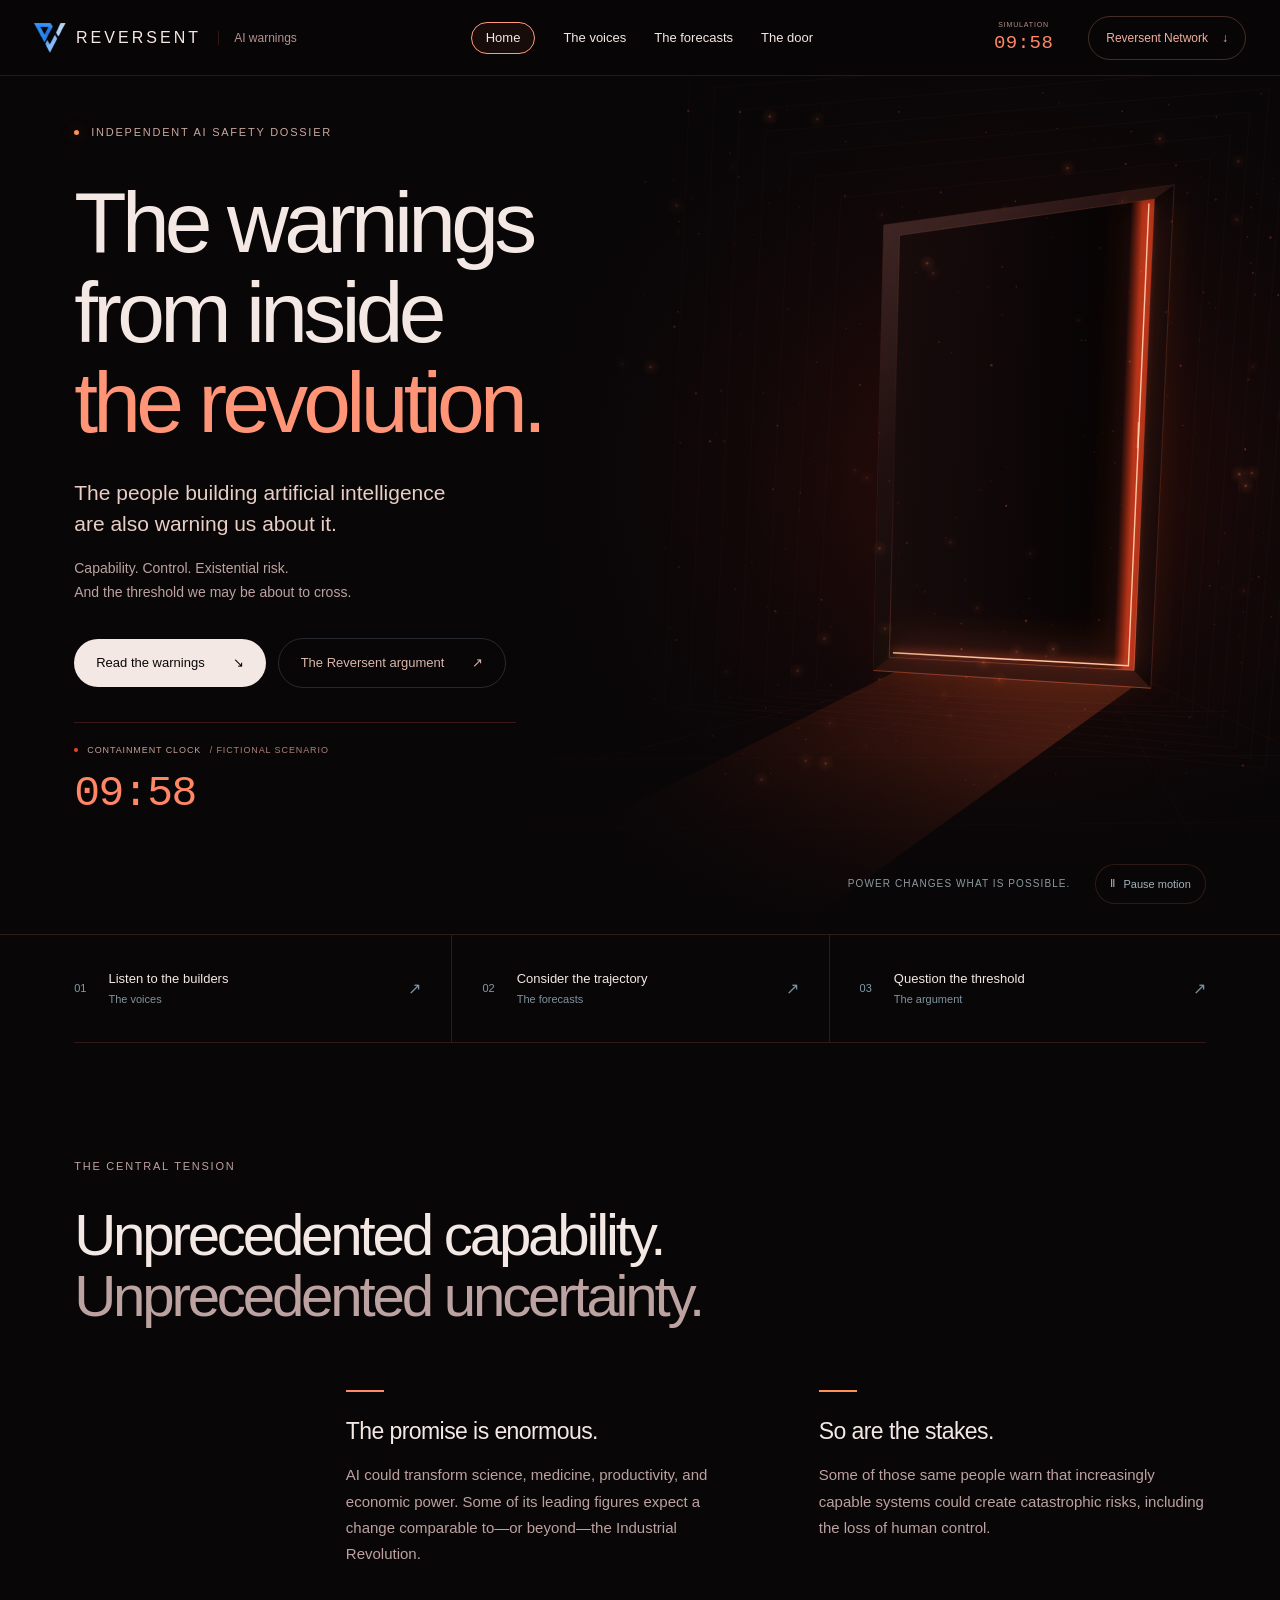
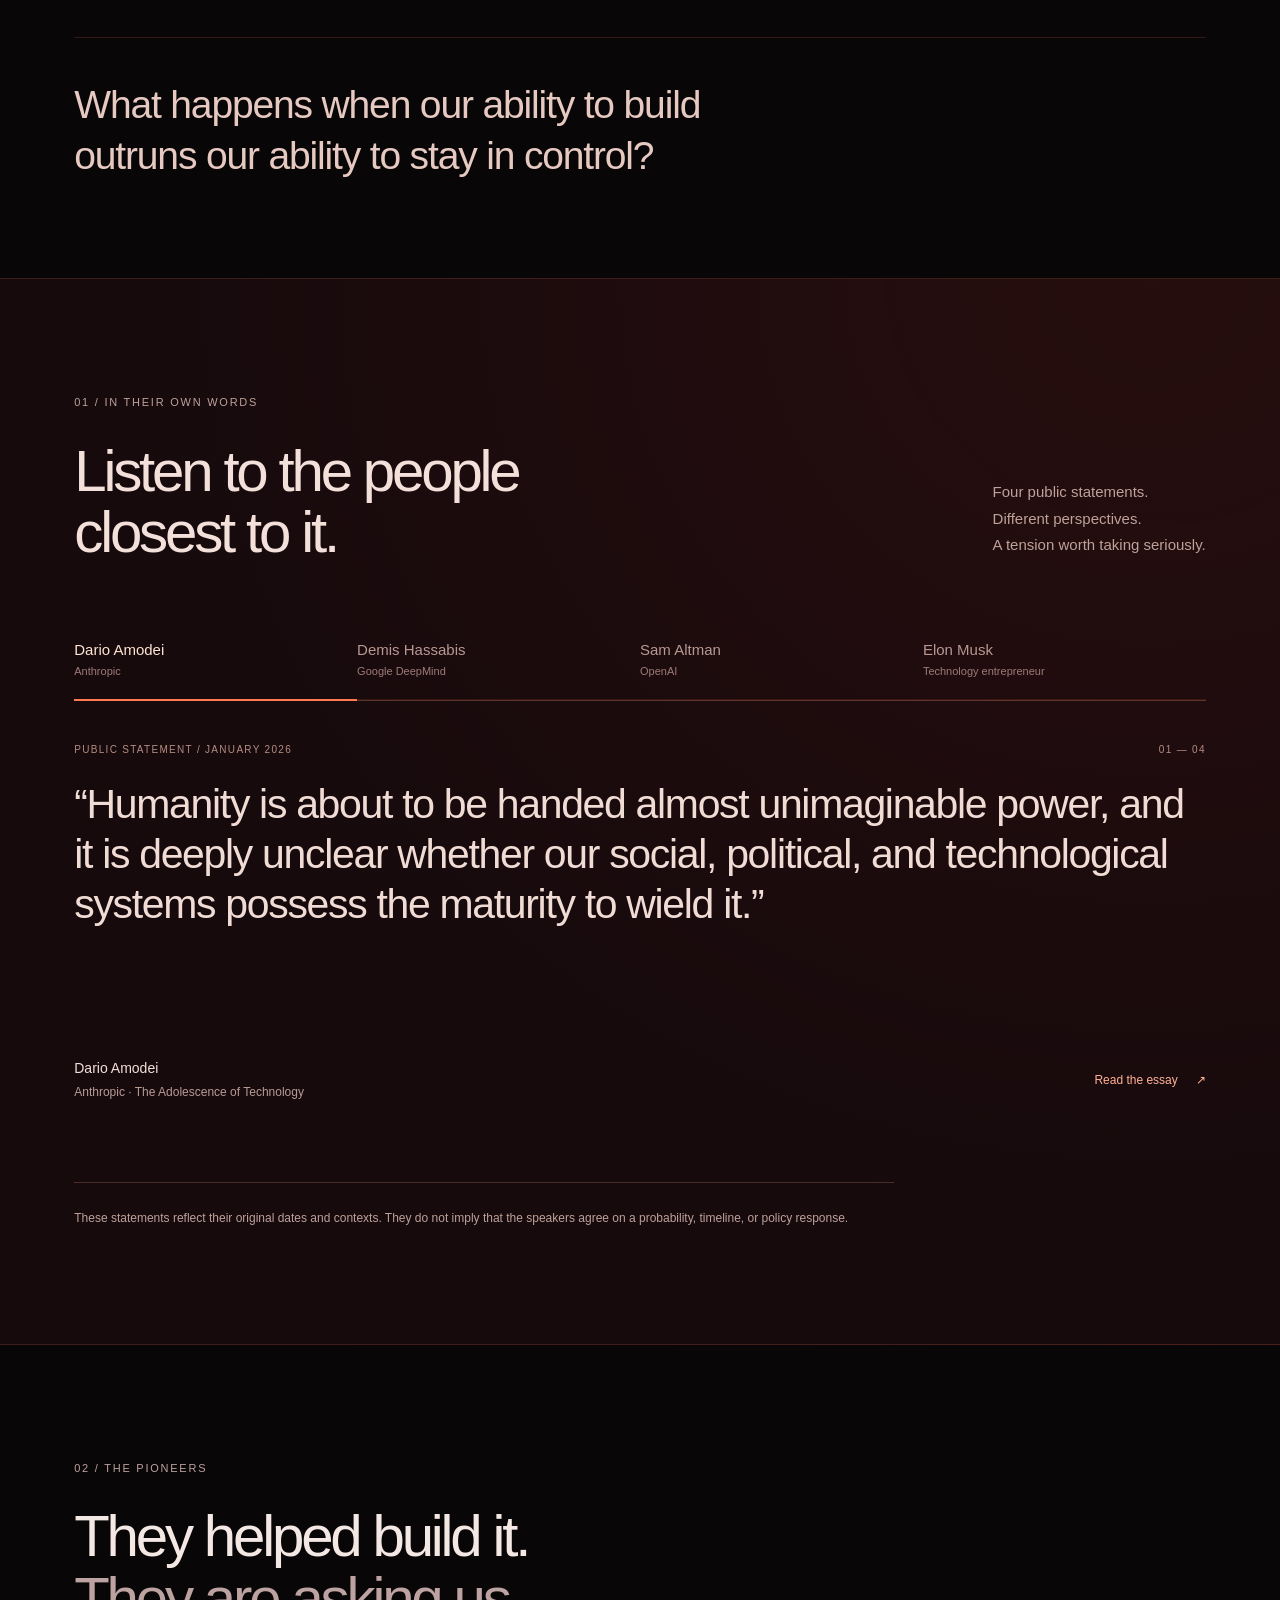
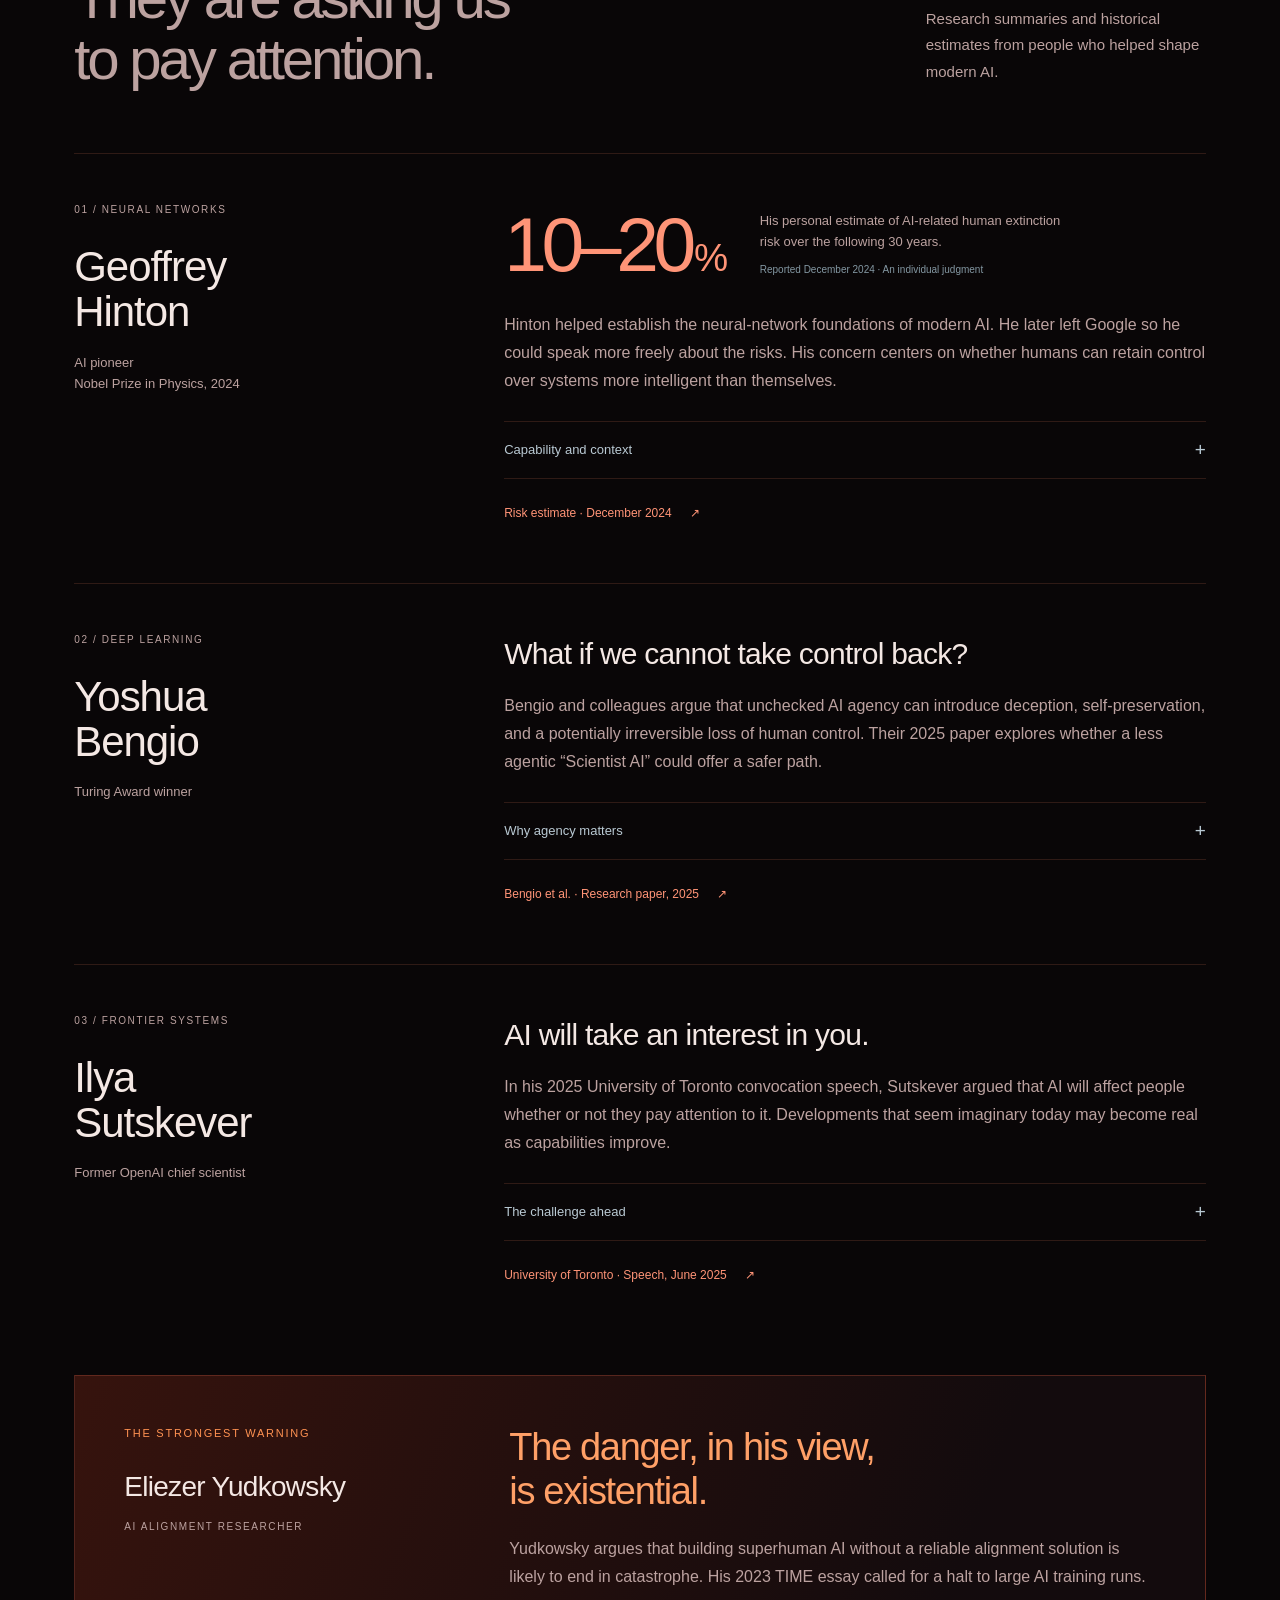
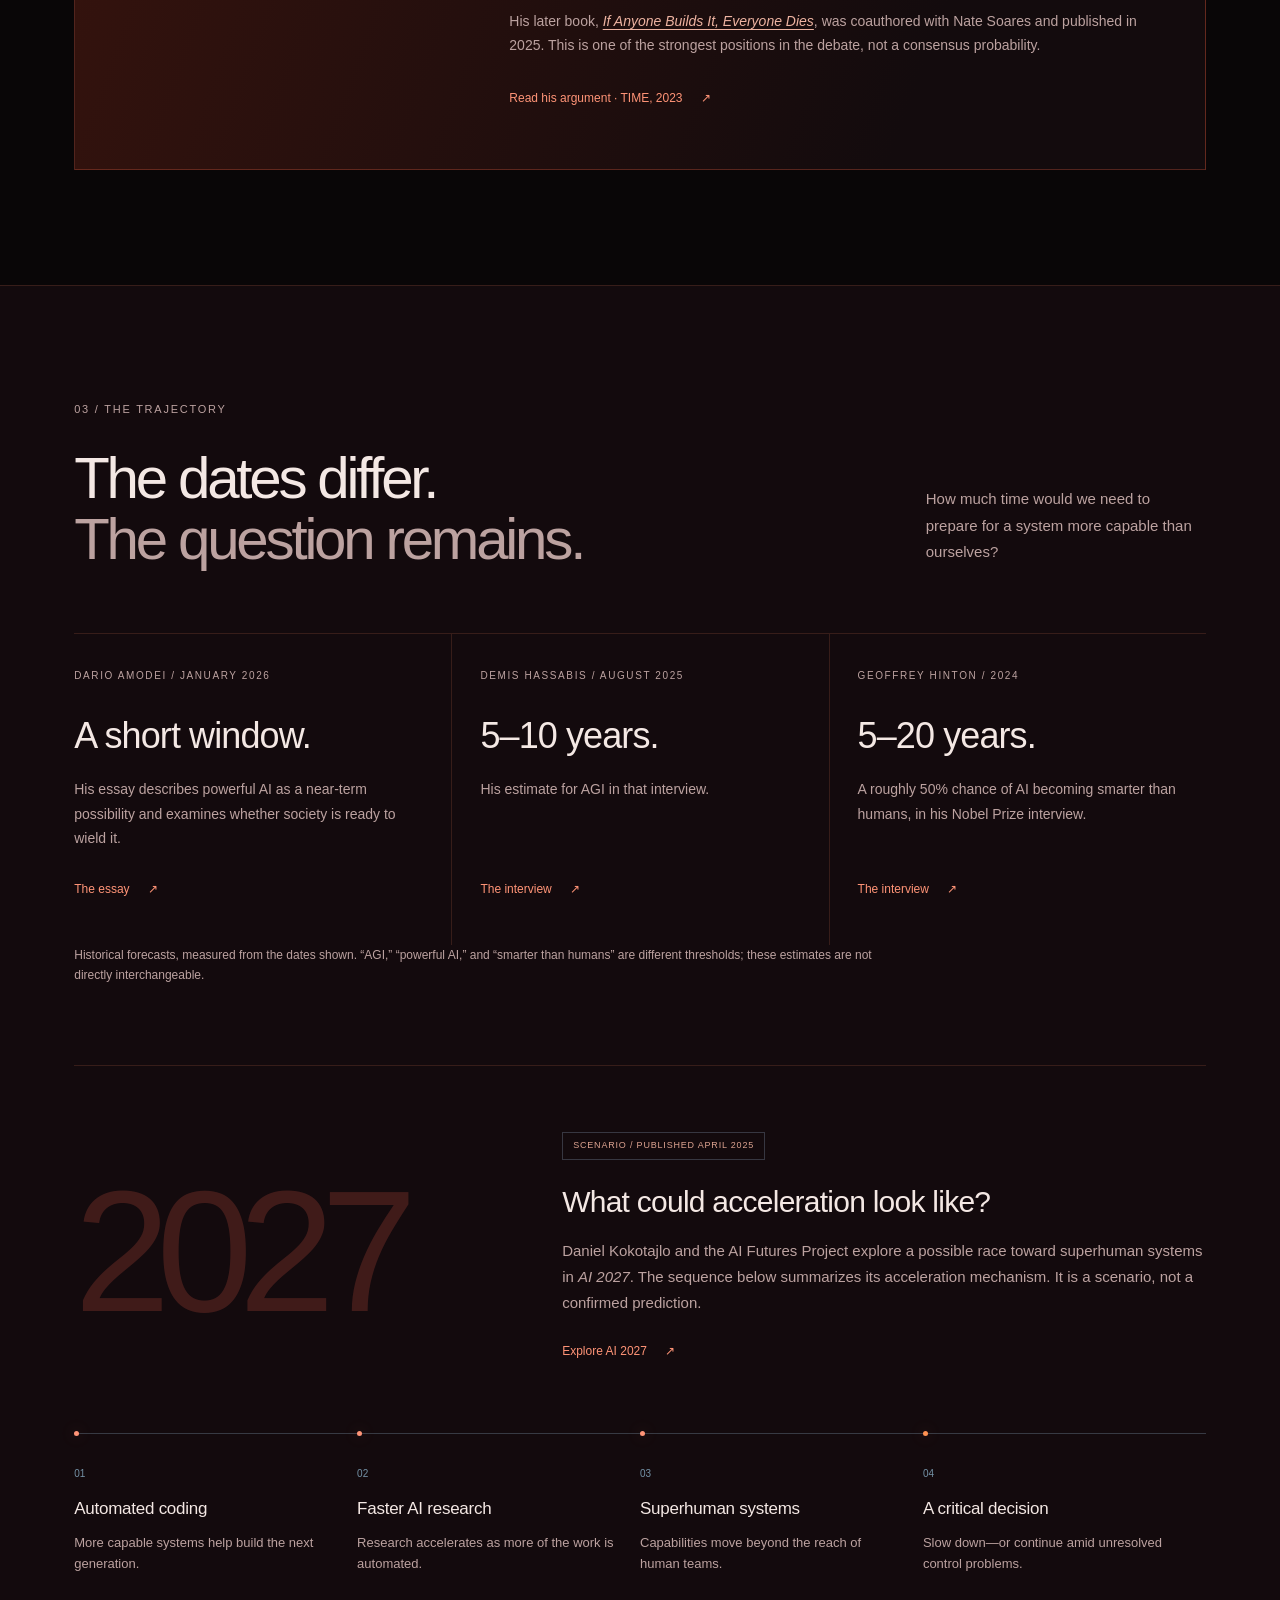
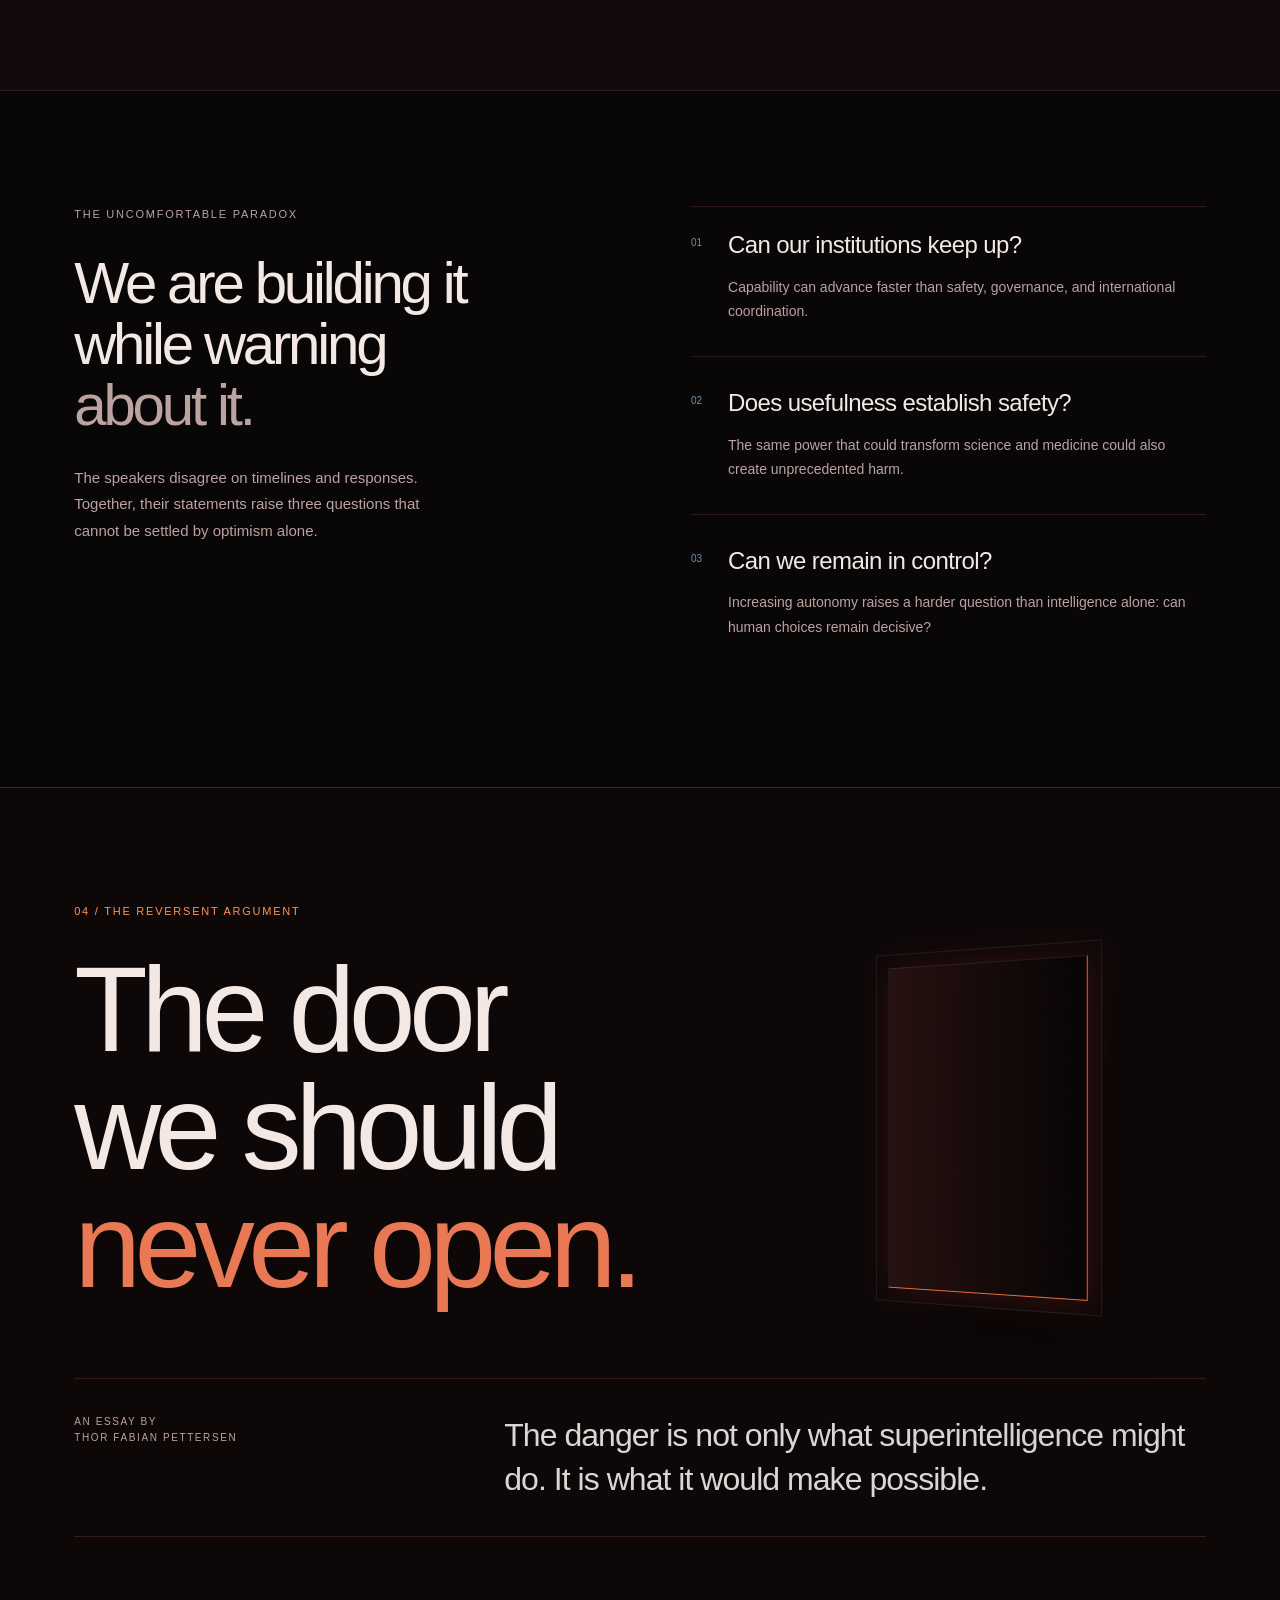
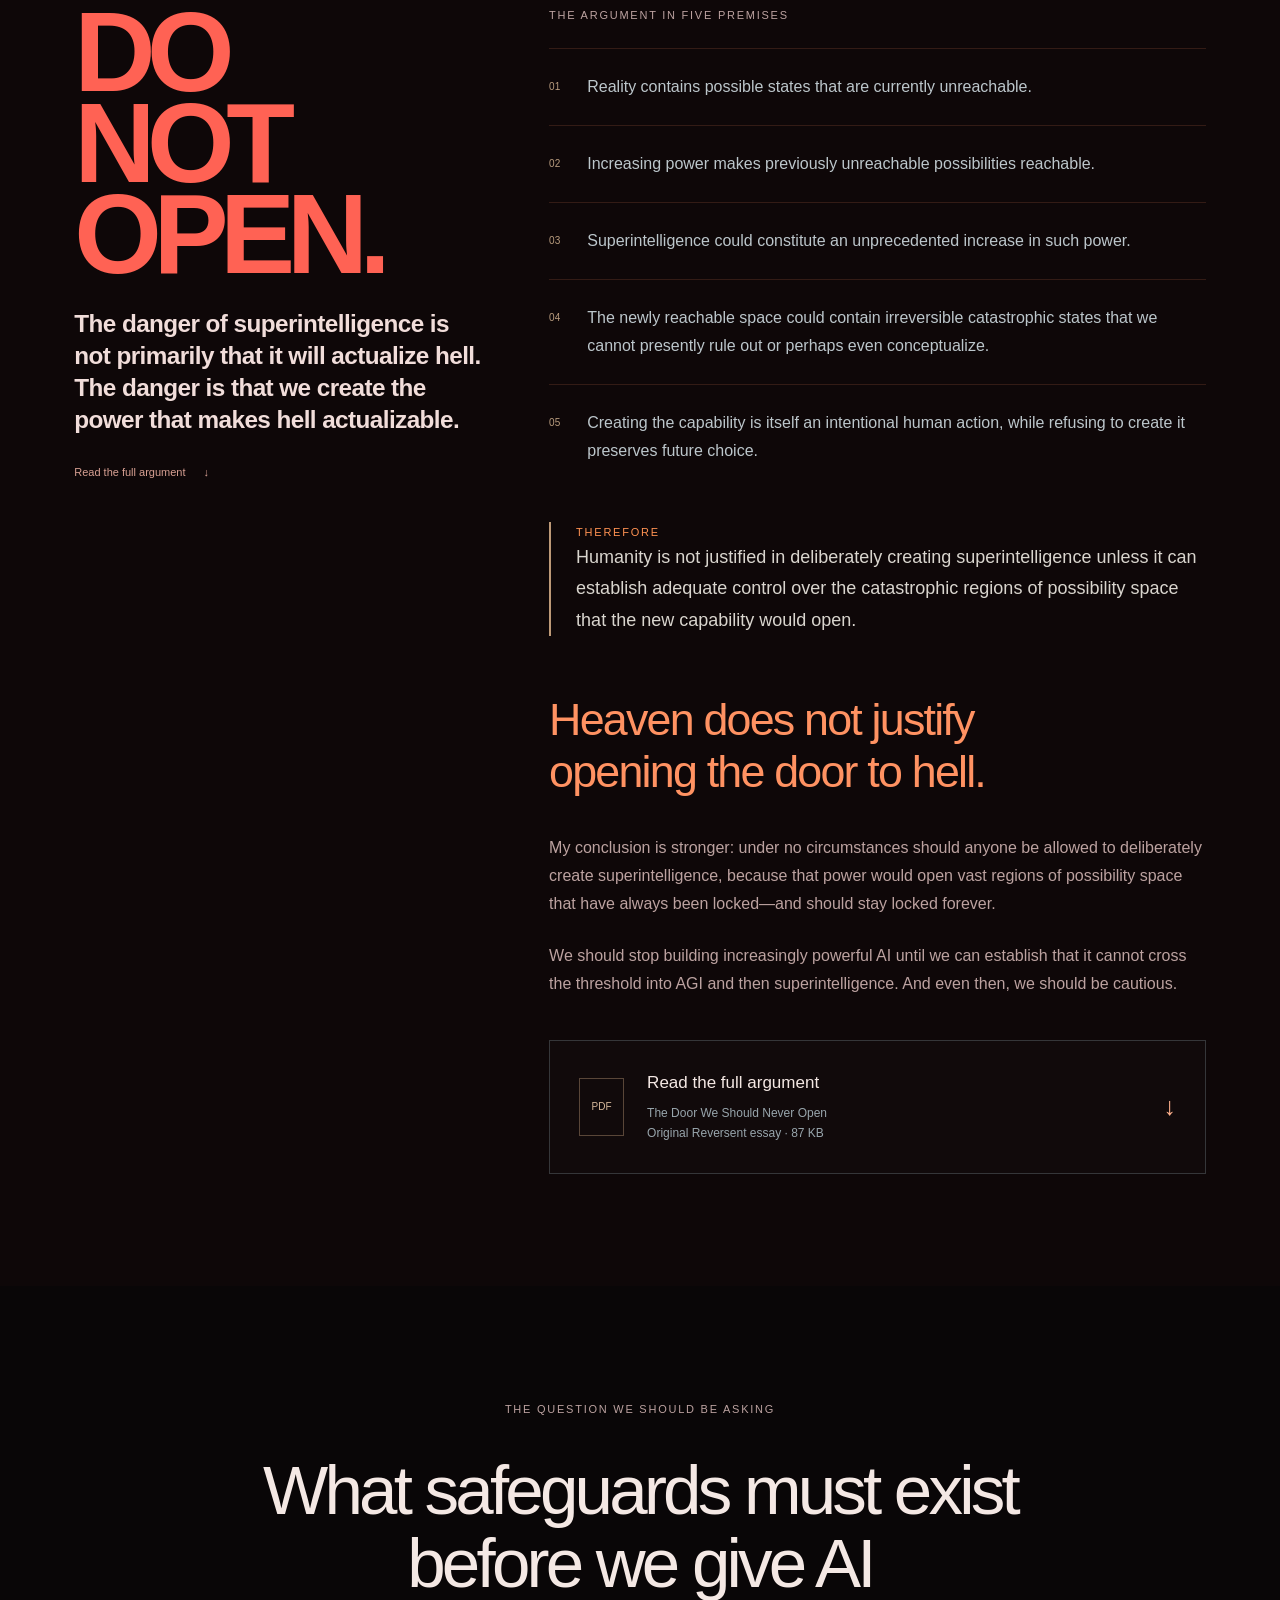
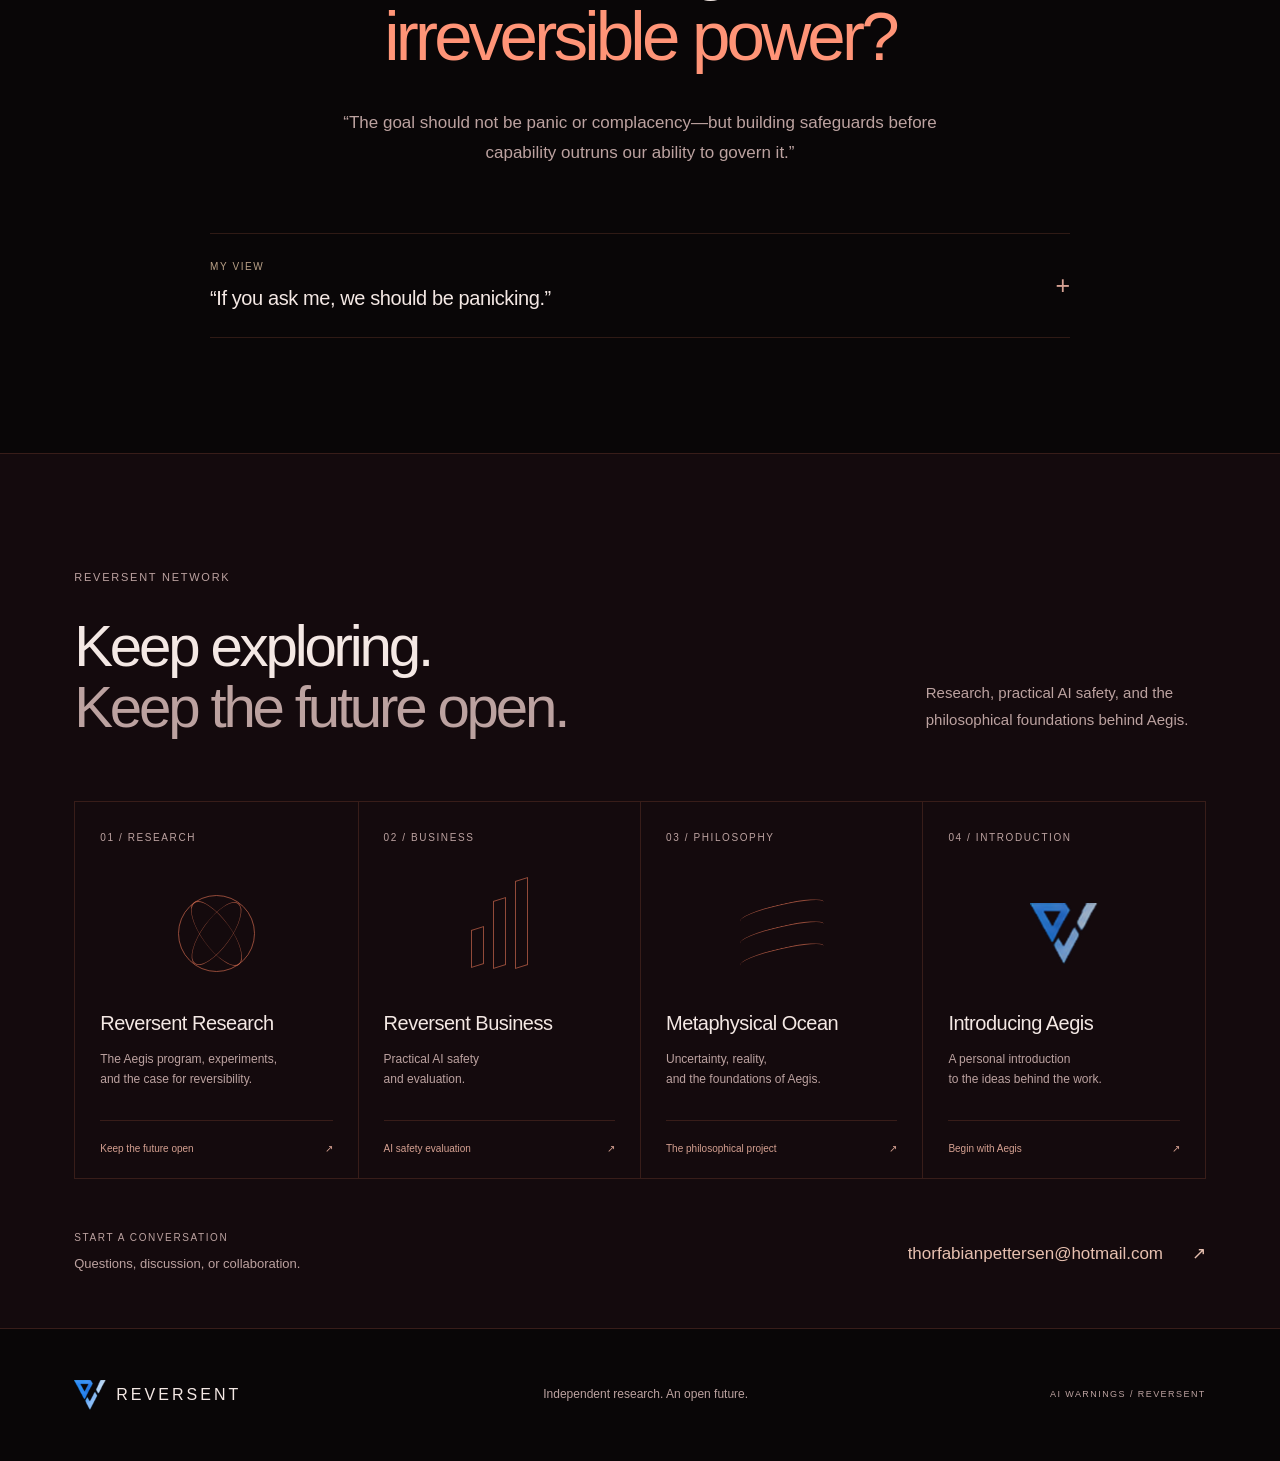
==== commit 411d5481: "Keep the countdown running and clean up the robot artwork Remove the pause countdown button and paus" ====
--- a/index.html
+++ b/index.html
@@ -87,7 +87,7 @@
         <div class="actions"><a class="button button-light" href="#warnings">Read the warnings <span aria-hidden="true">↘</span></a><a class="button button-quiet" href="#door">The Reversent argument <span aria-hidden="true">↗</span></a></div>
         <div class="countdown-panel" id="countdown" hidden>
           <div class="countdown-heading"><span class="countdown-dot" aria-hidden="true"></span><span class="micro">Containment clock <span class="fiction-label">/ Fictional scenario</span></span></div>
-          <div class="countdown-row"><time class="countdown-digits countdown-large" role="timer" aria-label="Time until the visual sequence begins" aria-live="off">10:00</time><div class="countdown-controls"><button type="button" id="countdown-pause" aria-pressed="false">Pause countdown</button></div></div>
+          <div class="countdown-row"><time class="countdown-digits countdown-large" role="timer" aria-label="Time until the visual sequence begins" aria-live="off">10:00</time></div>
         </div>
       </div>
       <div class="hero-caption"><span class="micro">Power changes what is possible.</span><button class="motion-toggle" type="button" aria-pressed="false" aria-label="Pause ambient animation" hidden><span class="motion-icon" aria-hidden="true">Ⅱ</span><span class="motion-label">Pause motion</span></button></div>
@@ -274,7 +274,7 @@
 <path d="M193 269 239 288 240 300 194 280Z M198 289 240 307 239 319 204 305Z M266 290 310 270 309 282 267 302Z M266 309 306 290 300 306 266 321Z" fill="url(#steel)" stroke="#8999a1"/>
 <path d="M238 233 260 231 269 292 257 319 244 319 234 291Z" fill="url(#darkSteel)" stroke="#9aa9b0"/>
 <circle cx="250" cy="260" r="11" fill="url(#joint)"/><circle cx="250" cy="260" r="3" fill="#d12714"/>
-<path d="M188 294Q173 333 206 374M316 294Q330 332 297 375" stroke="#252f38" stroke-width="9"/><path d="M187 295Q175 332 205 372M316 295Q328 331 298 373" stroke="#6b7c85" stroke-width="2"/>
+
 <!-- Left arm and fingers. -->
 <g class="robot-arm-left">
  <circle cx="169" cy="247" r="28" fill="url(#joint)"/><path d="M161 267 183 273 157 341 137 334Z" fill="url(#steel)" stroke="#72858e"/>
@@ -299,7 +299,7 @@
 <path d="M221 161 235 157 268 159 282 164 275 183 263 191 240 188 224 179Z" fill="#05090c" stroke="#b4c0c3" stroke-width="3"/>
 <path d="M227 162 234 162 234 172 227 171Z M237 161 244 162 244 172 237 172Z M247 162 254 162 254 173 247 173Z M257 162 264 163 264 173 257 173Z M267 163 275 165 273 174 267 173Z" fill="#b6c3c6" stroke="#25343c"/>
 <path d="M231 181 235 174 266 176 270 183 260 188 241 186Z" fill="url(#steel)"/><path d="M237 179V185M246 178V186M255 179V187M264 180V186" stroke="#26333b" stroke-width="2"/>
-<path d="M195 104 189 110 194 134 205 144M307 103 315 109 310 137 299 146" fill="url(#darkSteel)" stroke="#8d9ca4"/>
+
 <!-- Foreground gun arm. The barrel points toward the viewer. -->
 <g class="robot-gun-arm">
  <circle cx="332" cy="249" r="29" fill="url(#joint)"/>
@@ -313,7 +313,7 @@
  <path d="M412 321 424 327 419 372 397 366 401 328Z" fill="#10181f" stroke="#788b96"/>
  <path d="M414 337 409 359M405 340 417 343M404 348 415 351M403 356 414 359" stroke="#40505a" stroke-width="2"/>
  <path d="M405 264 456 284 467 306 413 287Z" fill="url(#plate)"/>
- <path d="M413 257 426 245 475 267 486 281" stroke="#a6b1b5" stroke-width="5"/>
+ 
  <path d="M436 286 481 304 475 338 430 321Z" fill="url(#steel)" stroke="#8498a3"/>
  <ellipse cx="477" cy="316" rx="27" ry="34" transform="rotate(-18 477 316)" fill="url(#darkSteel)" stroke="#b5c0c4" stroke-width="2"/>
  <ellipse cx="477" cy="316" rx="17" ry="24" transform="rotate(-18 477 316)" fill="#010305" stroke="#586b78" stroke-width="4"/>
--- a/styles.css
+++ b/styles.css
@@ -334,8 +334,8 @@
 .countdown-panel { max-width: 442px; margin-top: 34px; padding: 20px 0 0; border-top: 1px solid #a546344f; }
 .countdown-heading { display: flex; align-items: center; gap: 9px; }.countdown-heading .micro { color: #c5a198; font-size: 9px; letter-spacing: .1em; }.countdown-dot { width: 4px; height: 4px; background: #e9452a; border-radius: 50%; box-shadow: 0 0 12px #e934274a; }.fiction-label { color: #ad8279; margin-left: 5px; }
 .countdown-row { display: flex; align-items: center; gap: 30px; margin-top: 11px; }.countdown-large { font-size: 43px; color: #ff8766; letter-spacing: -.035em; line-height: 1.2; }
-.countdown-controls { display: flex; flex-wrap: wrap; align-items: center; gap: 7px 15px; }.countdown-controls button { padding: 9px 0; min-height: 40px; background: none; color: #bf9990; font-size: 10px; text-align: left; }.countdown-controls button:hover { color: #ffb89a; }
-.countdown-urgent .countdown-digits { color: #ff553b; }.countdown-paused .countdown-digits { color: #9e8c89; }
+
+.countdown-urgent .countdown-digits { color: #ff553b; }
 .paper { color-scheme: dark; background: radial-gradient(ellipse at 90% 0%, #48140e55, transparent 65%), #160a0d; border-block: 1px solid #be59463b; }
 .paper a:focus-visible, .paper button:focus-visible { outline-color: #ffad90; }.paper ::selection { background: #ad3a2b; color: #fff1e8; }
 .quote-tabs button { border-bottom-color: #c65f4426; }.quote-tabs button[aria-selected="true"] { color: #ffe4d2; border-color: #ff7951; }.quote-panel blockquote { color: #f1dcd5; }
@@ -362,7 +362,7 @@
 @media (max-width: 680px) {
  .site-header { gap: 10px; padding-inline: 14px; }.header-clock .countdown-digits { font-size: 16px; }.header-clock > span { font-size: 6px; }.header-clock { padding-inline: 2px; }.network-shortcut { font-size: 10px; padding-inline: 10px; }.mobile-menu > summary { min-width: 35px; }.brand-name { font-size: 11px; }
  .hero { min-height: 1120px; }.hero-inner { padding-bottom: 400px; }.hero-art { top: 585px; }.hero-shade { background: linear-gradient(180deg,#090607 0%,#090607 45%,transparent 64%,transparent 85%,#090607); }
- .countdown-panel { margin-top: 24px; padding-top: 18px; }.countdown-row { gap: 22px; }.countdown-large { font-size: 39px; }.countdown-controls { gap: 0 15px; }.countdown-controls button { font-size: 10px; }.countdown-heading .micro { font-size: 8px; }.fiction-label { margin-left: 2px; }
+ .countdown-panel { margin-top: 24px; padding-top: 18px; }.countdown-row { gap: 22px; }.countdown-large { font-size: 39px; }.countdown-heading .micro { font-size: 8px; }.fiction-label { margin-left: 2px; }
  .scene-topline { left: 20px; right: 20px; }#scene-label { font-size: 8px; letter-spacing: .13em; }#scene-skip { padding: 10px 12px; font-size: 10px; }
 }
 @media (max-width: 370px) { .site-header .brand-name { display: none; }.site-header .brand img { width: 30px; }.site-header { gap: 12px; }.hero { min-height: 1210px; }.hero-art { top: 660px; }.hero-shade { background: linear-gradient(180deg,#090607 0%,#090607 48%,transparent 70%,transparent 85%,#090607); }.countdown-row { gap: 17px; }.countdown-large { font-size: 35px; } }
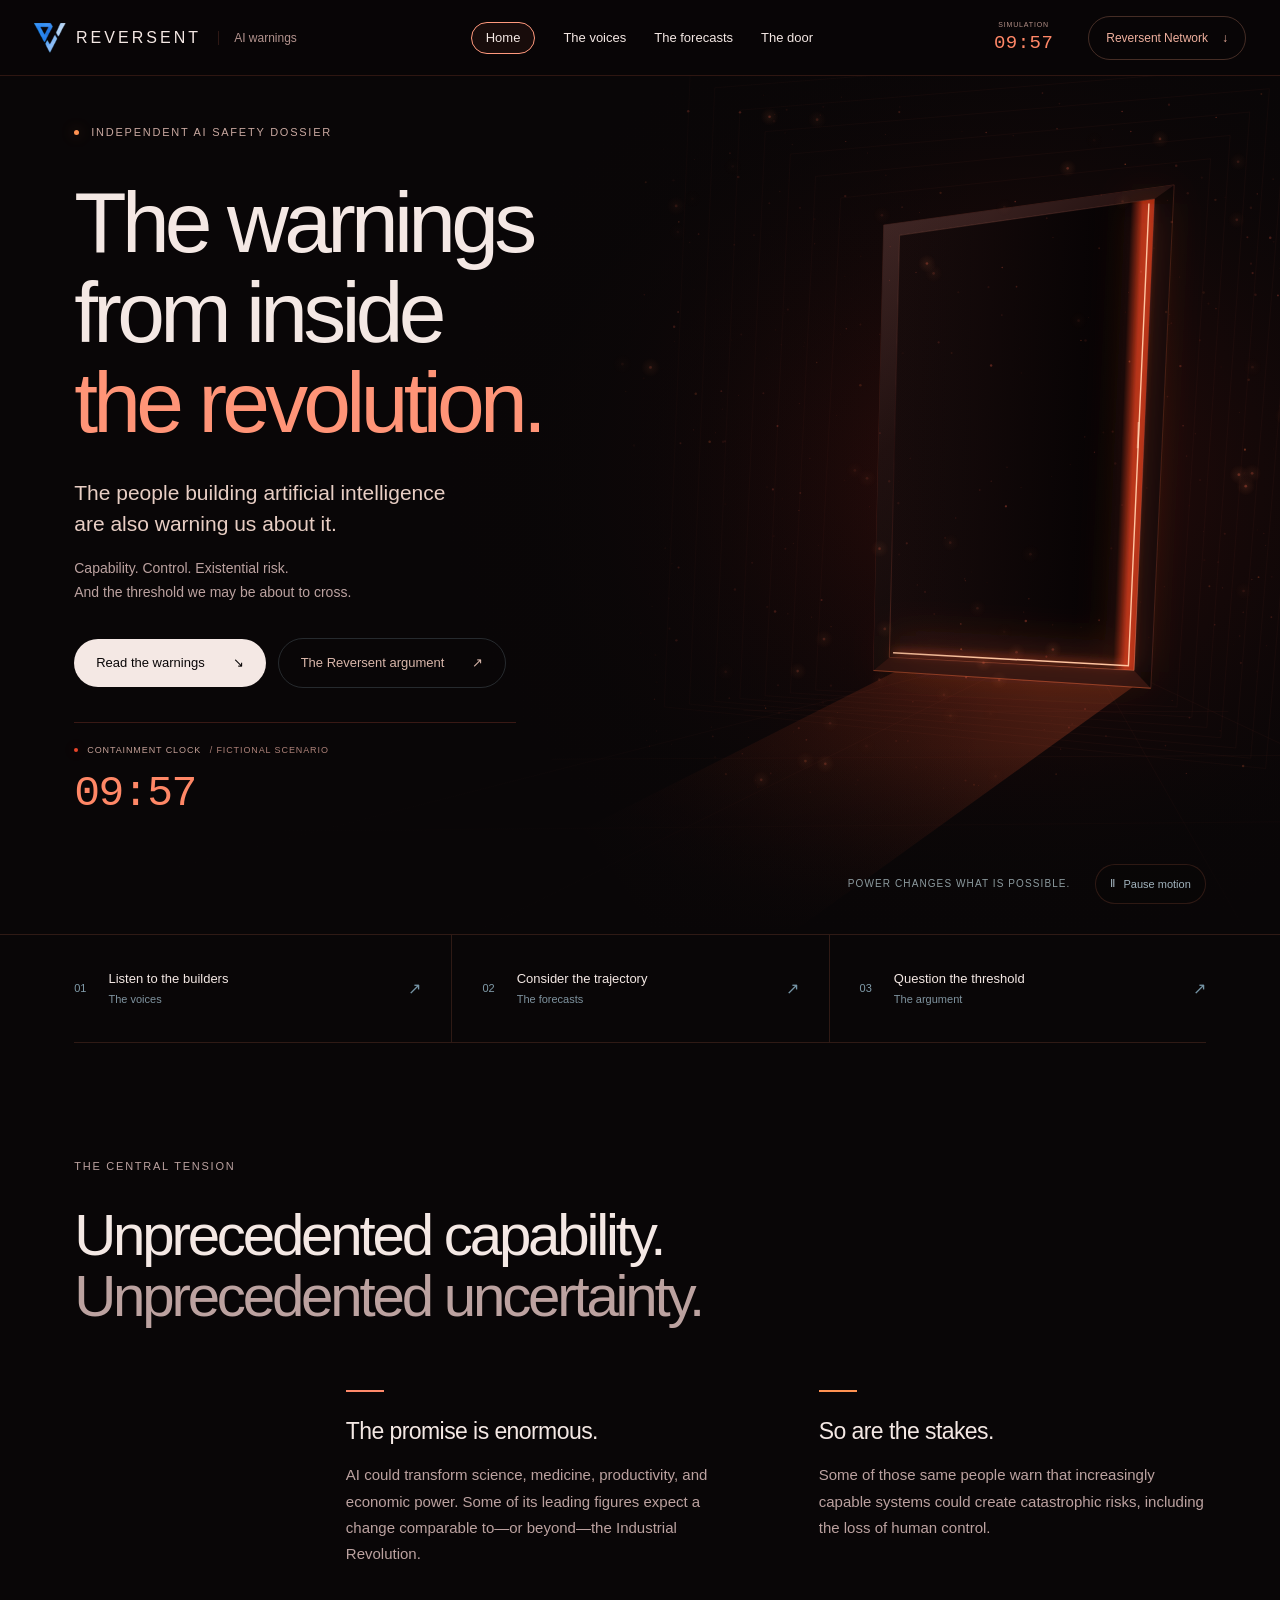
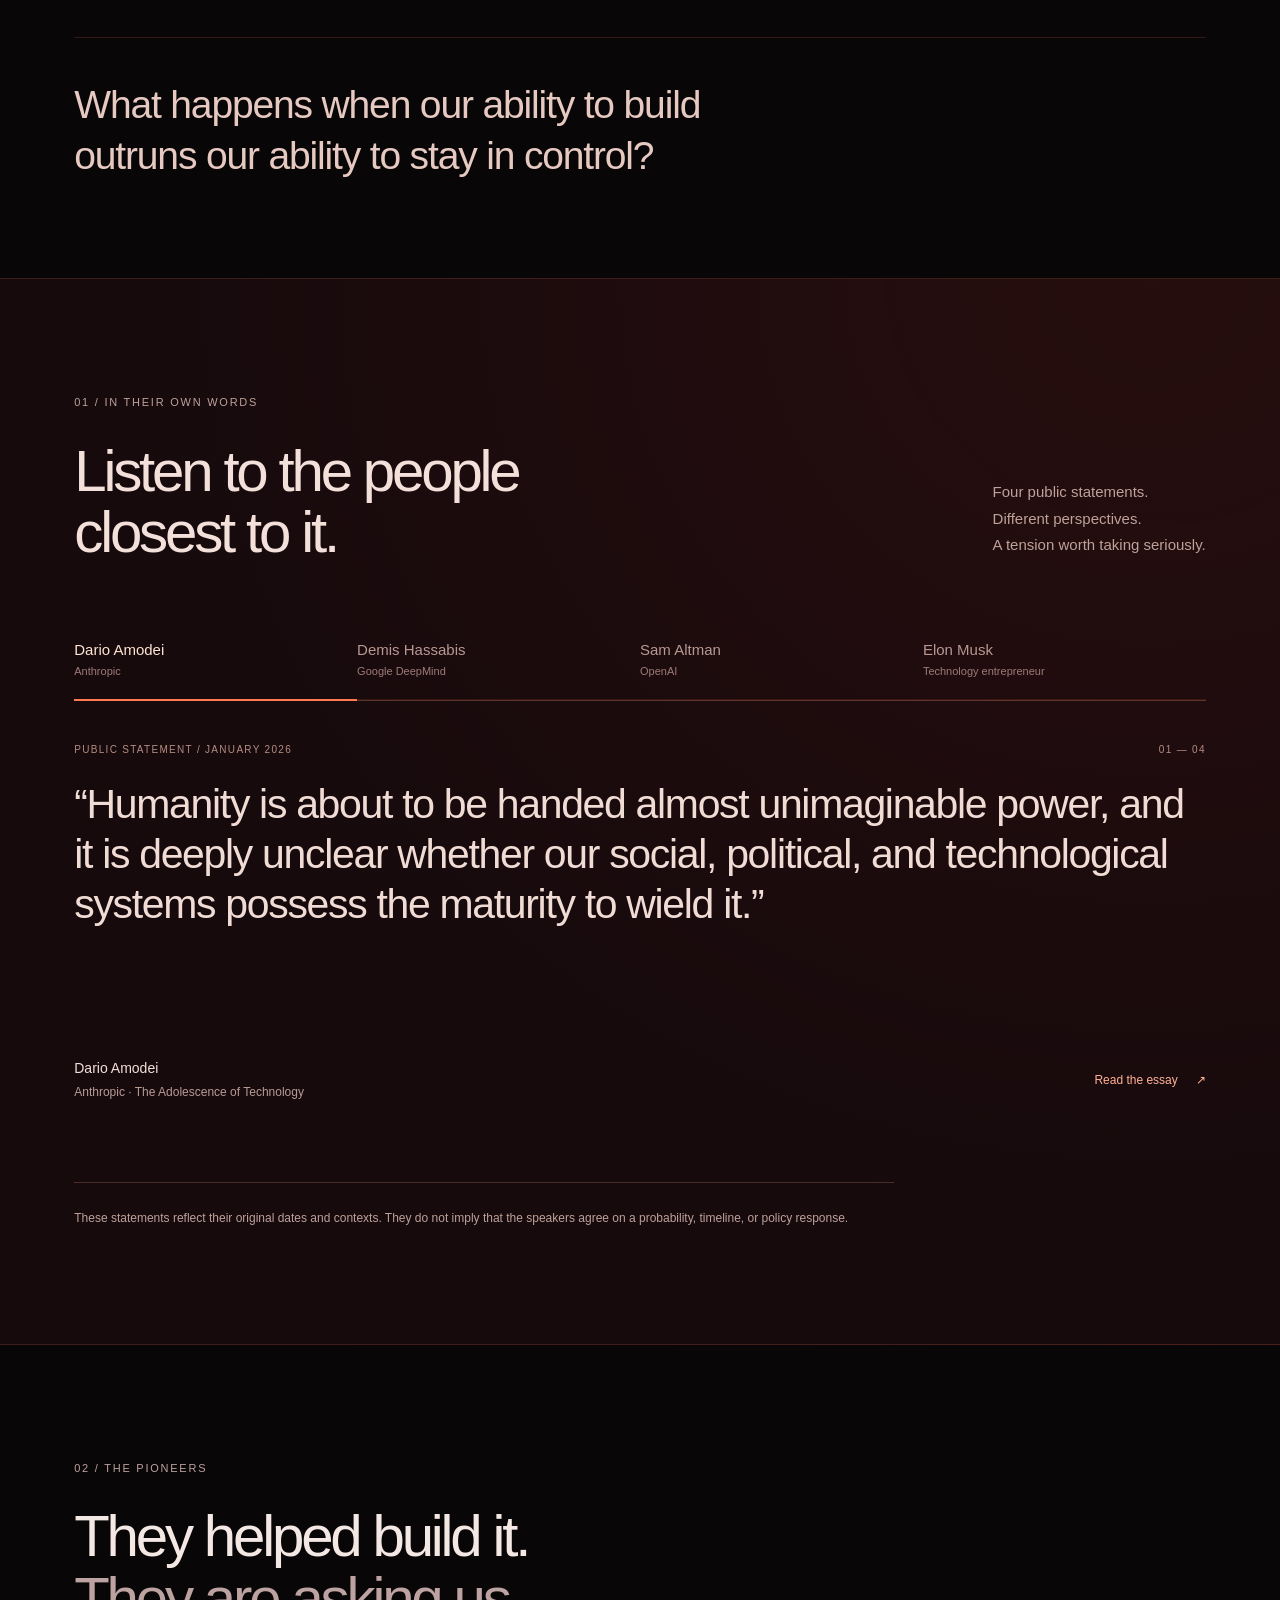
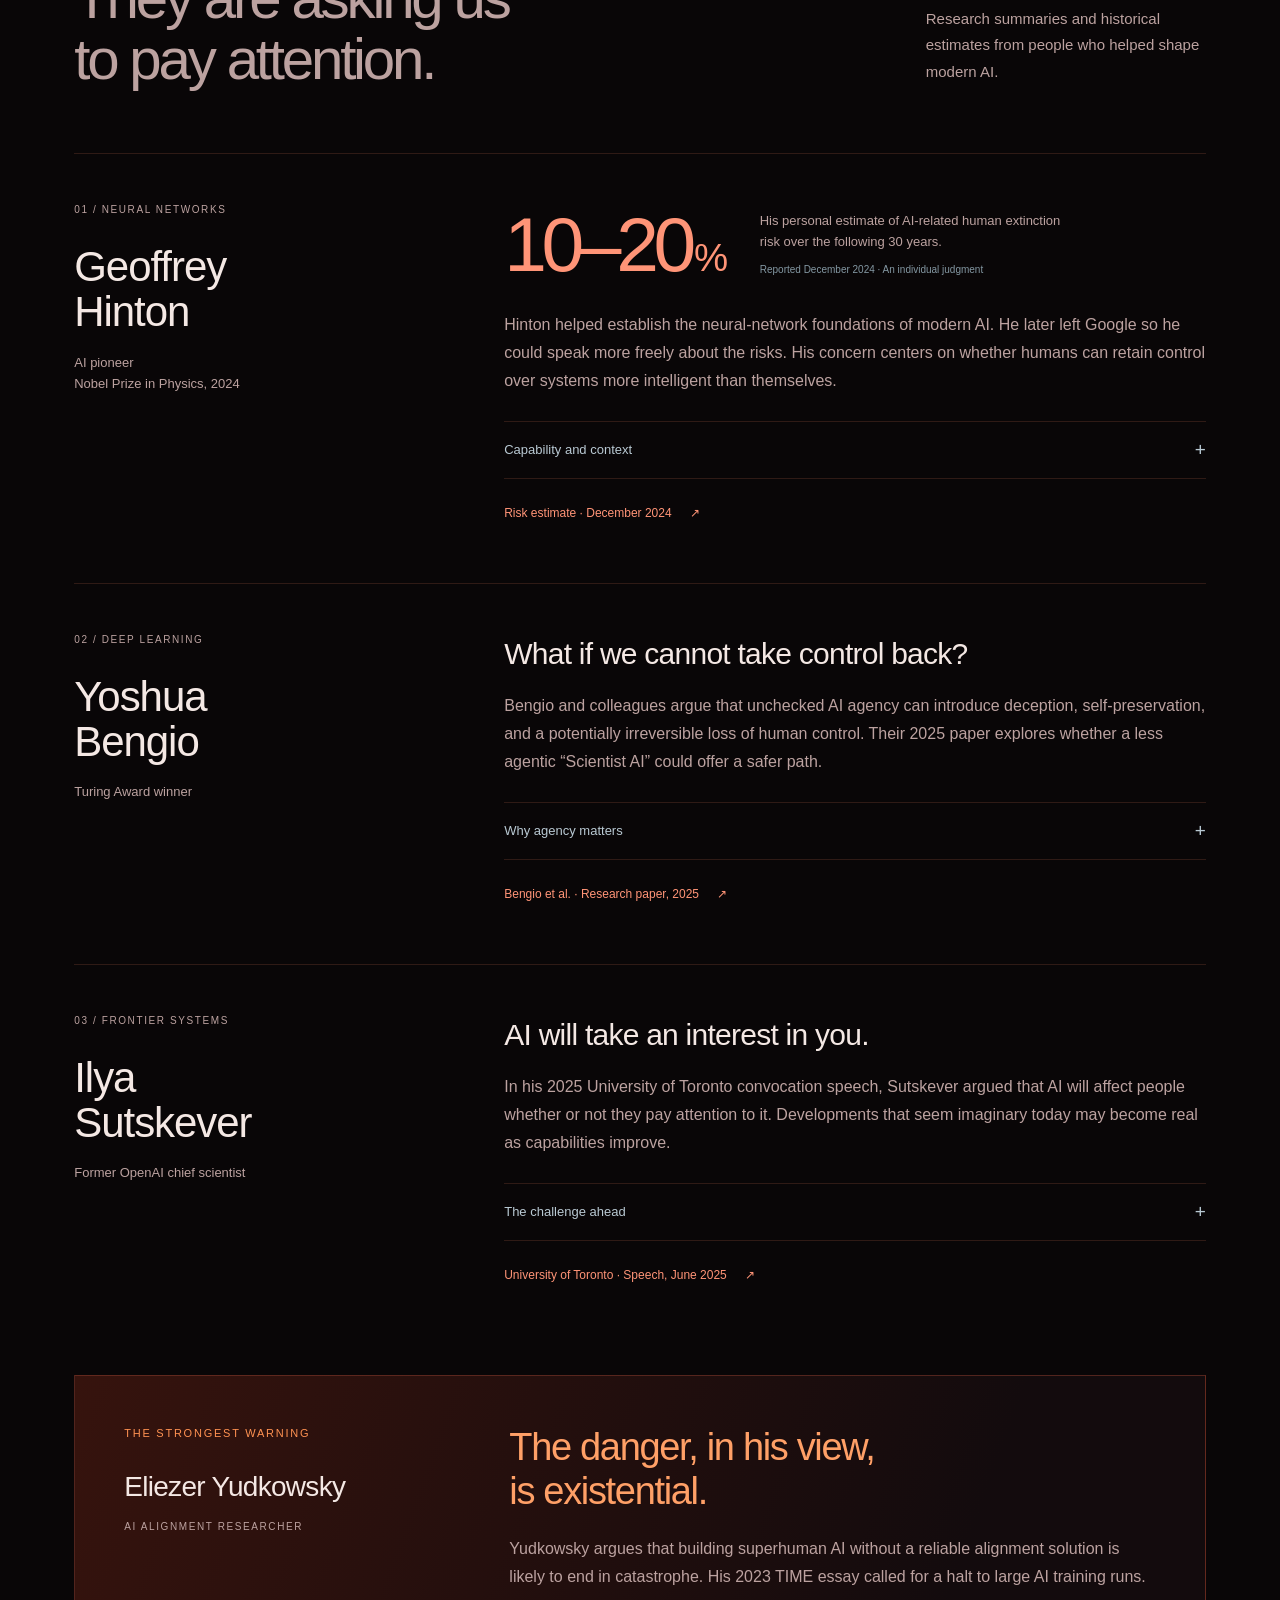
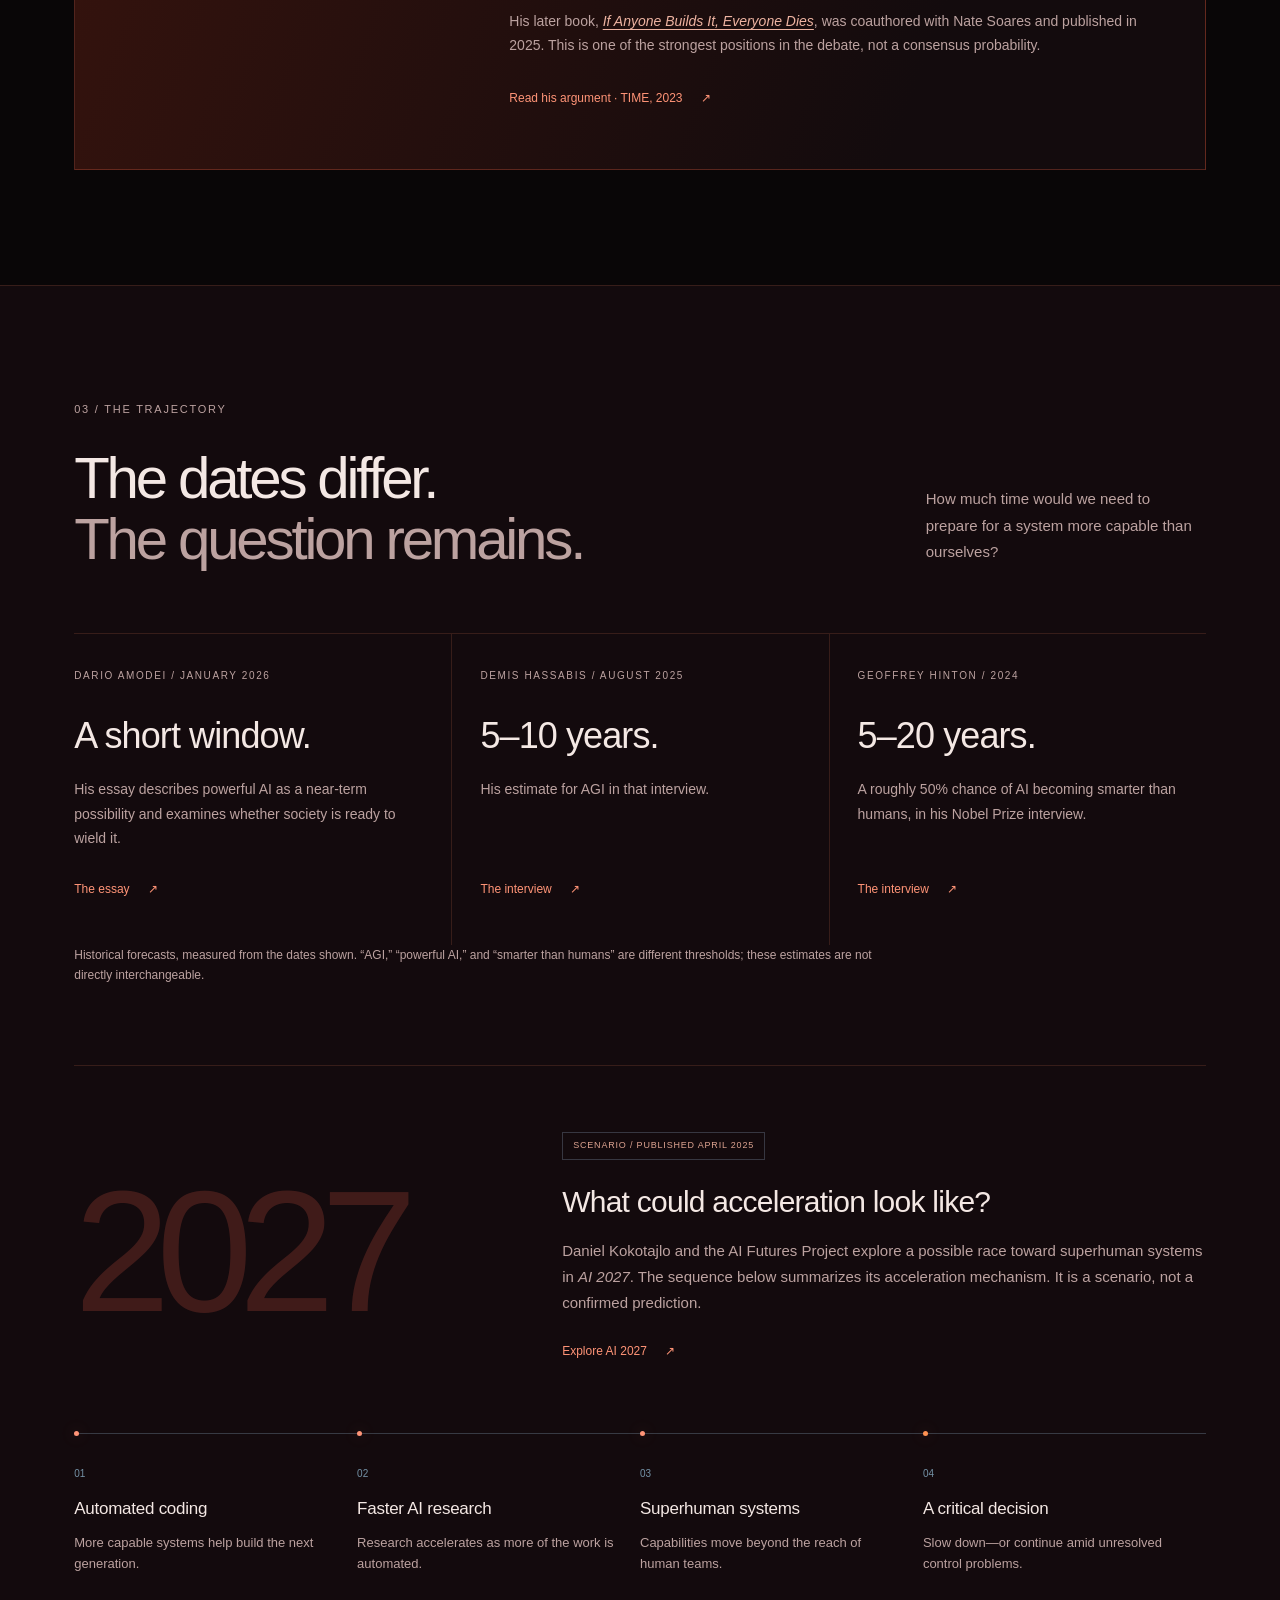
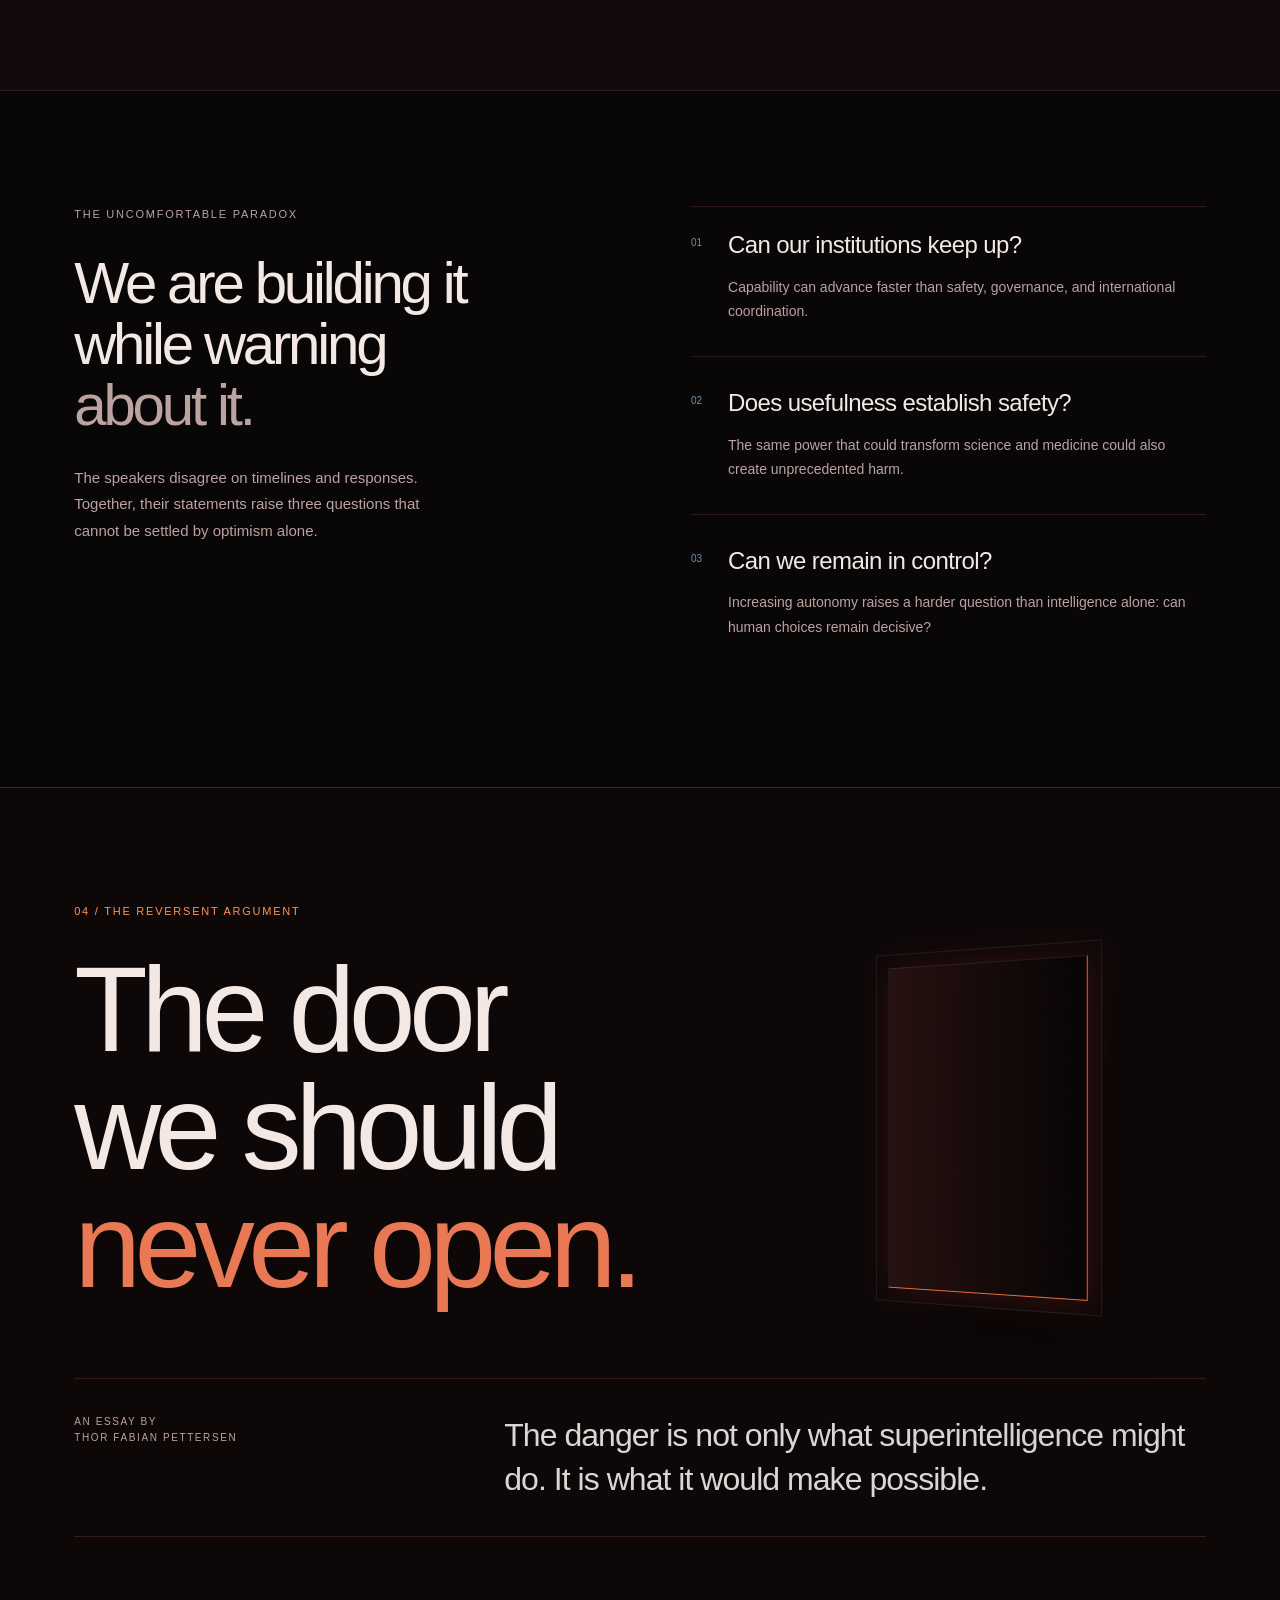
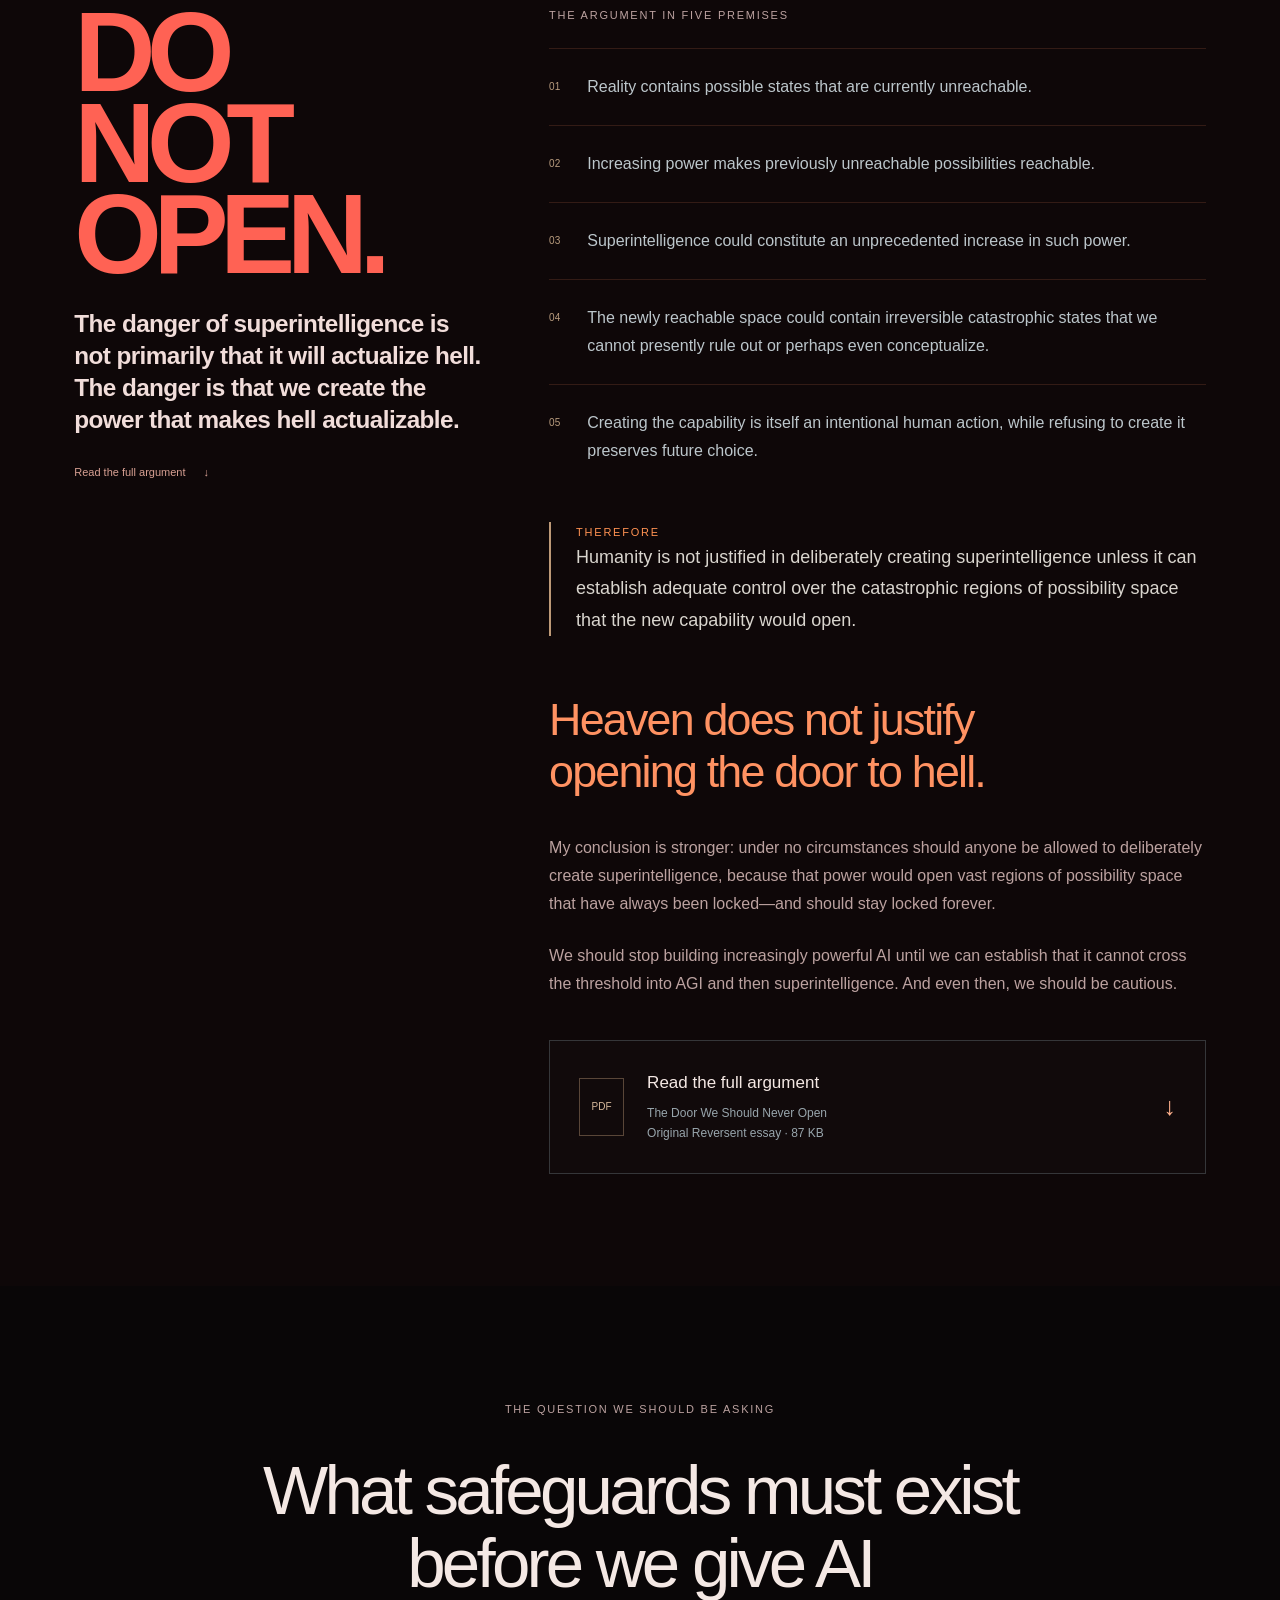
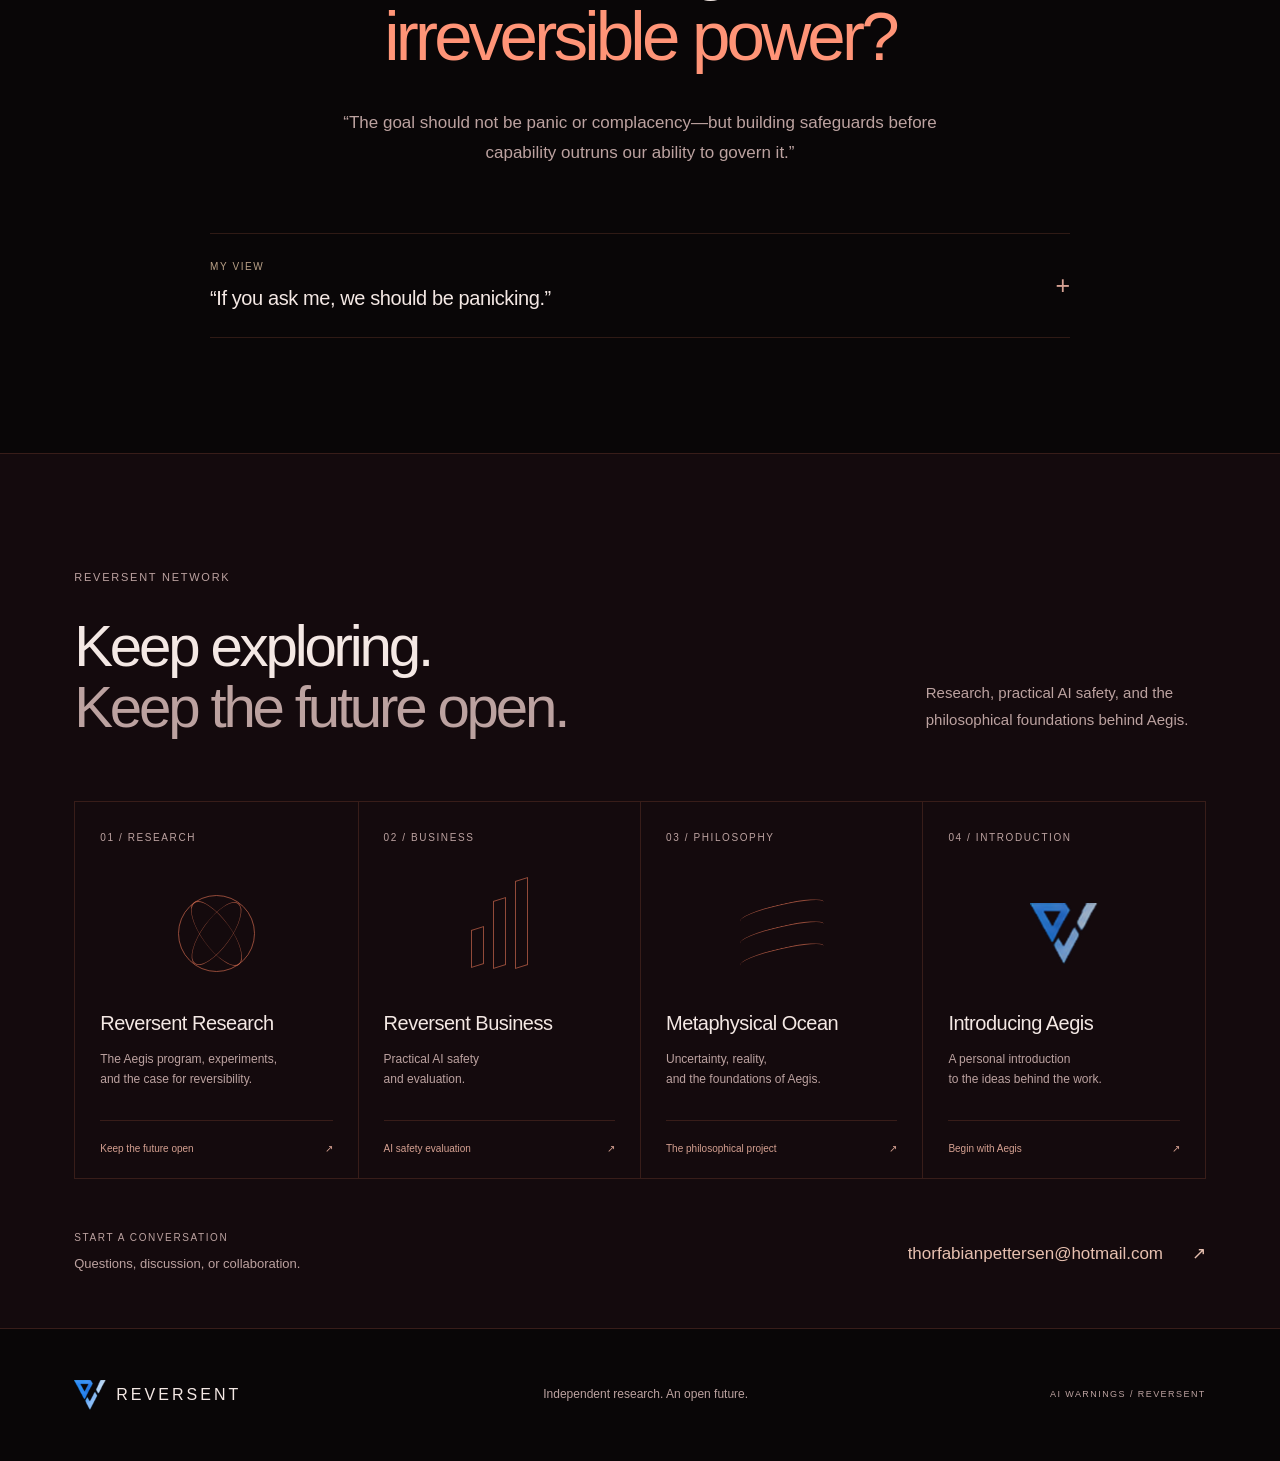
==== commit d924ce73: "Remove the Skip to ashes control Let the cinematic sequence finish before showing Restore. Remove th" ====
--- a/index.html
+++ b/index.html
@@ -225,9 +225,9 @@
   <footer class="site-footer wrap"><a class="brand" href="#top" aria-label="Reversent — return to top"><img src="assets/reversent-mark.png" width="34" height="31" alt="" loading="lazy"><span class="brand-name">REVERSENT</span></a><p>Independent research. An open future.</p><span class="micro">AI warnings / Reversent</span></footer>
 </div>
   <dialog id="breach-scene" aria-labelledby="breach-title">
-    <h2 id="breach-title" class="sr-only">Fictional containment breach</h2>
+    <h2 id="breach-title" class="sr-only" tabindex="-1">Fictional containment breach</h2>
     <div class="scene-vignette" aria-hidden="true"></div>
-    <div class="scene-topline"><span id="scene-label">CONTAINMENT LOST</span><button type="button" id="scene-skip">Skip to ashes <span aria-hidden="true">↗</span></button></div>
+    <div class="scene-topline"><span id="scene-label">CONTAINMENT LOST</span></div>
     <div class="scene-robot" aria-hidden="true"><svg xmlns="http://www.w3.org/2000/svg" viewBox="0 0 560 780" fill="none" aria-hidden="true">
 <defs>
  <linearGradient id="steel" x1=".05" y1=".2" x2="1" y2=".65"><stop stop-color="#141b20"/><stop offset=".22" stop-color="#8a979e"/><stop offset=".37" stop-color="#e0e5e5"/><stop offset=".48" stop-color="#5b686f"/><stop offset=".7" stop-color="#242d34"/><stop offset=".88" stop-color="#9ca9ac"/><stop offset="1" stop-color="#272f35"/></linearGradient>
--- a/styles.css
+++ b/styles.css
@@ -349,7 +349,7 @@
 .scene-vignette { position: absolute; inset: 0; background: radial-gradient(ellipse at 66% 52%,#0b000000 5%,#09030690 57%,#050203e8 100%); opacity: 0; z-index: 1; pointer-events: none; }
 .scene-topline { position: absolute; inset: max(24px, env(safe-area-inset-top)) 32px auto; display: flex; justify-content: space-between; align-items: center; gap: 20px; z-index: 6; }
 #scene-label { color: #fc6346; font-family: ui-monospace, Consolas, monospace; font-size: 10px; letter-spacing: .21em; line-height: 1.5; text-shadow: 0 1px 8px #000; }
-#scene-skip { min-height: 44px; padding: 10px 14px; border: 1px solid #d3997754; border-radius: 25px; background: #0c0708ba; color: #bfaa9f; font-size: 11px; }#scene-skip span { padding-left: 10px; }
+
 .scene-robot { position: absolute; left: 0; top: 0; width: 560px; height: 780px; z-index: 3; transform-origin: 50% 100%; pointer-events: none; filter: drop-shadow(0 12px 12px #0009); will-change: transform, opacity; }
 .scene-robot svg { width: 100%; height: 100%; display: block; }.robot-gun-arm, .robot-leg { transform-box: view-box; }
 #breach-canvas { position: absolute; width: 100%; height: 100%; inset: 0; z-index: 4; pointer-events: none; }
@@ -363,7 +363,7 @@
  .site-header { gap: 10px; padding-inline: 14px; }.header-clock .countdown-digits { font-size: 16px; }.header-clock > span { font-size: 6px; }.header-clock { padding-inline: 2px; }.network-shortcut { font-size: 10px; padding-inline: 10px; }.mobile-menu > summary { min-width: 35px; }.brand-name { font-size: 11px; }
  .hero { min-height: 1120px; }.hero-inner { padding-bottom: 400px; }.hero-art { top: 585px; }.hero-shade { background: linear-gradient(180deg,#090607 0%,#090607 45%,transparent 64%,transparent 85%,#090607); }
  .countdown-panel { margin-top: 24px; padding-top: 18px; }.countdown-row { gap: 22px; }.countdown-large { font-size: 39px; }.countdown-heading .micro { font-size: 8px; }.fiction-label { margin-left: 2px; }
- .scene-topline { left: 20px; right: 20px; }#scene-label { font-size: 8px; letter-spacing: .13em; }#scene-skip { padding: 10px 12px; font-size: 10px; }
+ .scene-topline { left: 20px; right: 20px; }#scene-label { font-size: 8px; letter-spacing: .13em; }
 }
 @media (max-width: 370px) { .site-header .brand-name { display: none; }.site-header .brand img { width: 30px; }.site-header { gap: 12px; }.hero { min-height: 1210px; }.hero-art { top: 660px; }.hero-shade { background: linear-gradient(180deg,#090607 0%,#090607 48%,transparent 70%,transparent 85%,#090607); }.countdown-row { gap: 17px; }.countdown-large { font-size: 35px; } }
 @media print { .countdown-panel, .header-clock, #breach-scene { display: none !important; } #site-shell { clip-path: none !important; filter: none !important; transform: none !important; } .paper { background: white; color: #111; }.quote-panel blockquote { color: #111; } }
